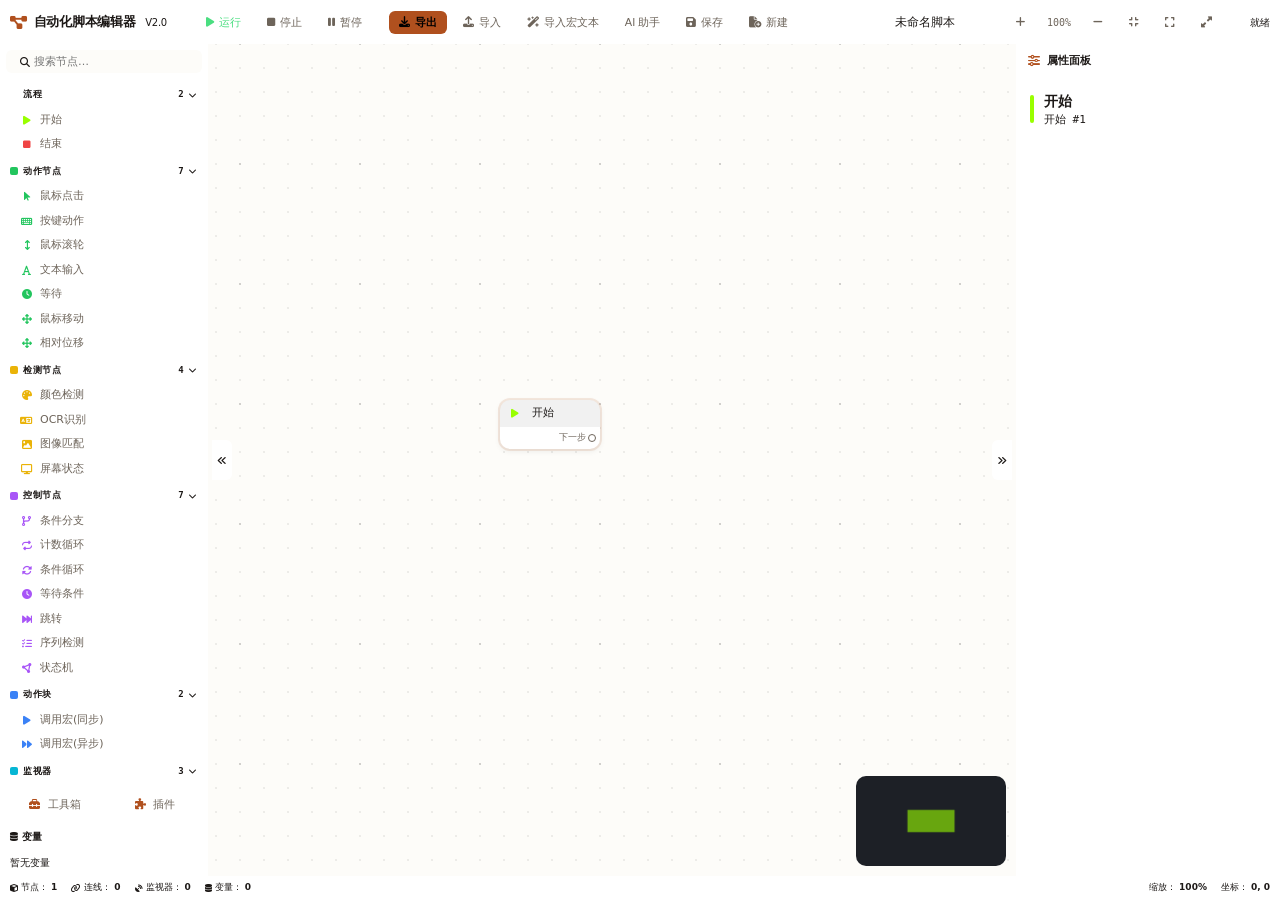
==== webui/automation_editor.html @ 0c9ecdc5 "初始提交：SuperFaye-Macro 键鼠宏编辑器 基于 Masclrin 的 MacroDriver WebUI 的 Windows 键鼠宏编辑器，包含宏编辑与录制、触发方案、自动化流程编排、A" ====
<!DOCTYPE html>
<html lang="zh-CN">
<head>
<meta charset="UTF-8">
<meta http-equiv="Content-Security-Policy" content="default-src 'none'; script-src 'self' 'unsafe-inline'; style-src 'self' 'unsafe-inline'; img-src 'self' data: blob:; font-src 'self'; frame-src 'self'; base-uri 'none'; form-action 'none'">
<meta name="viewport" content="width=device-width, initial-scale=1.0">
<title>自动化脚本编辑器 V2.0</title>
<link rel="stylesheet" href="vendor/fontawesome/css/fontawesome.min.css">
<link rel="stylesheet" href="vendor/fontawesome/css/solid.min.css">
<link rel="stylesheet" href="vendor/fontawesome/css/regular.min.css">
<script>
  /* 防主题闪烁：渲染前同步本地主题（与主控台共用 macrodriver-theme） */
  (function () {
    try {
      var t = localStorage.getItem('macrodriver-theme');
      if (!t) t = matchMedia('(prefers-color-scheme: dark)').matches ? 'black' : 'cream';
      if (t !== 'cream') document.documentElement.setAttribute('data-theme', t);
    } catch (e) { /* 忽略 */ }
  })();
</script>
<link rel="stylesheet" href="theme.css">
<link rel="stylesheet" href="assistant.css">
<style>
/* 基础令牌 → 拼宏编辑器三主题（Cream/Snow/Black），节点图组件全部引用令牌 */
:root{
  --bg-deep:var(--background);
  --bg:var(--background);
  --bg-raised:var(--card);
  --bg-surface:var(--surface-raised);
  --bg-hover:var(--muted);
  --border:var(--border);
  --border-lt:color-mix(in srgb, var(--border) 55%, var(--muted-foreground));
  --txt:var(--foreground);
  --txt2:var(--muted-foreground);
  --txt3:color-mix(in srgb, var(--muted-foreground) 72%, var(--border));
  --acc:var(--primary);
  --acc-h:var(--ring);
  --acc-dim:color-mix(in srgb, var(--primary) 12%, transparent);
  --c-action:var(--success);
  --c-action-d:color-mix(in srgb, var(--success) 12%, transparent);
  --c-detect:var(--warning);
  --c-detect-d:color-mix(in srgb, var(--warning) 14%, transparent);
  --c-ctrl:var(--info);
  --c-ctrl-d:color-mix(in srgb, var(--info) 12%, transparent);
  --c-mon:#2dd4bf;--c-mon-d:rgba(45,212,191,.12);
  --c-var:#fb923c;--c-var-d:rgba(251,146,60,.12);
  --c-pre:#f472b6;--c-pre-d:rgba(244,114,182,.12);
  --red:var(--destructive);--r:10px;--rs:6px;
  --sh:var(--shadow-raised);--sh-s:0 2px 6px rgba(0,0,0,.08);
  --t:.18s cubic-bezier(.4,0,.2,1);
  --fui:'Noto Sans SC',system-ui,sans-serif;--fmo:'JetBrains Mono',monospace;
  --node-action:#22c55e;--node-detection:#eab308;--node-control:#a855f7;
  --node-script:#3b82f6;--node-monitor:#06b6d4;--node-variable:#f97316;
  --port-flow:var(--muted-foreground);--port-bool:#ef4444;--port-number:#22c55e;
  --port-string:#60a5fa;--port-any:var(--muted-foreground);
}
*,*::before,*::after{box-sizing:border-box;margin:0;padding:0}
body{font-family:var(--fui);background:var(--bg-deep);color:var(--txt);overflow:hidden;height:100vh;font-size:13px;line-height:1.5;user-select:none}
::-webkit-scrollbar{width:5px;height:5px}
::-webkit-scrollbar-track{background:transparent}
::-webkit-scrollbar-thumb{background:var(--border);border-radius:3px}
::-webkit-scrollbar-thumb:hover{background:var(--border-lt)}
input,select,textarea{font-family:var(--fui);font-size:11px;color:var(--txt);background:var(--bg);border:1px solid var(--border);border-radius:var(--rs);padding:3px 7px;outline:none;transition:border-color var(--t)}
input:focus,select:focus{border-color:var(--acc)}
input[type=number]{width:64px;font-family:var(--fmo);font-size:11px}
input[type=text]{width:100%}
input[type=color]{width:26px;height:22px;padding:1px;cursor:pointer;border-radius:3px;border:1px solid var(--border)}
select{cursor:pointer;padding-right:16px}
input[type=checkbox]{accent-color:var(--acc);width:13px;height:13px;cursor:pointer}

#app{display:flex;flex-direction:column;height:100vh}

#toolbar{display:flex;align-items:center;gap:6px;height:44px;padding:0 10px;background:var(--bg-raised);border-bottom:1px solid var(--border);z-index:100;flex-shrink:0}
.t-logo{display:flex;align-items:center;gap:7px;font-weight:700;font-size:13px;margin-right:12px;white-space:nowrap;letter-spacing:-.3px}
.t-logo i{color:var(--acc);font-size:15px}
.t-logo .ver{color:var(--txt3);font-weight:400;font-size:10px;margin-left:3px}
.t-sep{width:1px;height:22px;background:var(--border);margin:0 2px;flex-shrink:0}
.t-btn{display:inline-flex;align-items:center;gap:5px;padding:4px 10px;border:1px solid var(--border);border-radius:var(--rs);background:var(--bg-surface);color:var(--txt2);cursor:pointer;font-size:11px;white-space:nowrap;transition:all var(--t)}
.t-btn:hover{background:var(--bg-hover);color:var(--txt);border-color:var(--border-lt)}
.t-btn.pri{background:var(--acc);color:#000;border-color:var(--acc);font-weight:600}
.t-btn.pri:hover{background:var(--acc-h)}
.t-btn.ok{border-color:rgba(74,222,128,.35);color:#4ade80}
.t-btn.ok:hover{background:rgba(74,222,128,.1)}
.t-btn.err{border-color:rgba(248,113,113,.35);color:#f87171}
.t-btn.err:hover{background:rgba(248,113,113,.1)}
.t-sp{flex:1}
.t-st{display:flex;align-items:center;gap:5px;font-size:10px;color:var(--txt3)}
.t-st .dot{width:6px;height:6px;border-radius:50%;background:var(--c-action);flex-shrink:0}
.t-zm{font-family:var(--fmo);font-size:10px;color:var(--txt2);min-width:36px;text-align:center}

#workspace{position:relative;flex:1;overflow:hidden}
#sb-l{position:absolute;top:0;left:0;bottom:0;width:208px;background:var(--bg-raised);border-right:1px solid var(--border);display:flex;flex-direction:column;z-index:50;transition:left .2s ease}
#sb-l.collapsed{left:calc(var(--sb-l-w,208px)*-1);border-right:none}
#sb-l.collapsed>*:not(.sb-l-toggle){visibility:hidden;opacity:0;pointer-events:none}
.sb-l-rsz{position:absolute;right:0;top:0;bottom:0;width:4px;cursor:col-resize;z-index:10}
.sb-l-rsz:hover,.sb-l-rsz.active{background:var(--acc);opacity:.3}
.sb-l-toggle{position:absolute;right:-24px;top:50%;transform:translateY(-50%);width:20px;height:40px;background:var(--bg-raised);border:1px solid var(--border);border-left:none;border-radius:0 6px 6px 0;display:flex;align-items:center;justify-content:center;cursor:pointer;color:var(--txt3);font-size:10px;z-index:51;transition:all var(--t)}
.sb-l-toggle:hover{background:var(--bg-hover);color:var(--txt)}
.sb-s{padding:6px;border-bottom:1px solid var(--border)}
.sb-s-w{position:relative}
.sb-s-w i{position:absolute;left:14px;top:50%;transform:translateY(-50%);color:var(--txt3);font-size:10px;pointer-events:none}
.sb-s input{width:100%;padding:5px 8px 5px 28px;background:var(--bg);font-size:11px}
.sb-n{flex:1;overflow-y:auto;padding:2px 0}
.sb-c{margin-top:2px}
.sb-ch{display:flex;align-items:center;gap:5px;padding:5px 10px;font-size:9px;font-weight:600;text-transform:uppercase;letter-spacing:.7px;color:var(--txt3);cursor:pointer;transition:color var(--t)}
.sb-ch:hover{color:var(--txt2)}
.sb-ch .cd{font-size:5px}
.sb-ch .ca{margin-left:auto;font-size:8px;transition:transform var(--t)}
.sb-c.col .ca{transform:rotate(-90deg)}
.sb-c.col .sb-ci{display:none}
.sb-ci{padding:1px 0}
.sb-ni{display:flex;align-items:center;gap:7px;padding:4px 10px 4px 18px;cursor:grab;color:var(--txt2);font-size:11px;transition:all var(--t);border-left:2px solid transparent}
.sb-ni:hover{background:var(--bg-hover);color:var(--txt)}
.sb-ni:active{cursor:grabbing}
.sb-ni i{width:13px;text-align:center;font-size:10px}

.sb-tool{border-top:1px solid var(--border);padding:6px}
.sb-tool-row{display:flex;gap:4px}
.sb-tool-row .sb-tool-btn{flex:1;justify-content:center}
.sb-tool-btn{display:flex;align-items:center;gap:6px;padding:5px 10px;border-radius:var(--rs);cursor:pointer;font-size:11px;color:var(--txt2);transition:all var(--t);width:100%}
.sb-tool-btn:hover{background:var(--bg-hover);color:var(--txt)}
.sb-tool-btn i{font-size:11px;width:14px;text-align:center;color:var(--acc)}
.sb-tool-btn.active{background:rgba(239,68,68,.15);color:#ef4444}
.sb-tool-btn.active i{color:#ef4444}
.sb-tool-expand{border-top:1px solid var(--border);margin-top:4px;padding-top:4px;display:flex;flex-direction:column;gap:2px}
.sb-tool-item{display:flex;align-items:center;gap:7px;padding:4px 10px;border-radius:var(--rs);cursor:pointer;font-size:11px;color:var(--txt2);transition:all var(--t)}
.sb-tool-item[draggable=true]{cursor:grab}
.sb-tool-item[draggable=true]:active{cursor:grabbing}
.sb-tool-item:hover{background:var(--bg-hover);color:var(--txt)}
.sb-tool-item i{width:13px;text-align:center;font-size:10px}
.sb-tool-item.active{background:rgba(239,68,68,.15);color:#ef4444}

.macro-tree-row{padding:3px 6px}
.macro-tree-content{display:flex;align-items:center;gap:3px;min-height:18px;cursor:pointer;border-radius:4px;transition:background .15s}
.macro-tree-content:hover{background:var(--bg-hover,rgba(255,255,255,.06))}
.macro-tree-indent{display:inline-block;width:0;flex:0 0 auto}
.macro-tree-toggle{border:1px solid var(--border);background:var(--card);color:var(--muted-foreground);border-radius:6px;padding:0 5px;min-width:20px;min-height:16px;line-height:1;cursor:pointer;font-size:10px}
.macro-tree-file-dot{color:var(--muted-foreground);width:12px;text-align:center;flex:0 0 auto;font-size:10px}
.macro-tree-name{min-width:0;overflow:hidden;text-overflow:ellipsis;white-space:nowrap;font-size:11px;color:var(--txt2)}
.macro-tree-folder .macro-tree-name{color:var(--txt);font-weight:600}
.macro-tree-row.active .macro-tree-name{color:var(--acc,#22d3ee)}
.macro-tree-row.opened .macro-tree-name{color:#22c55e}

#vars-p{border-top:1px solid var(--border);max-height:160px;overflow-y:auto}
.vp-h{padding:5px 10px;font-size:10px;font-weight:600;color:var(--txt3);border-bottom:1px solid var(--border)}
.vi{display:flex;align-items:center;gap:5px;padding:3px 10px;font-size:10px}
.vi .vn{color:var(--c-var);font-family:var(--fmo);font-weight:500;min-width:44px}
.vi .vv{color:var(--txt2);font-family:var(--fmo)}
.vi .vt{color:var(--txt3);margin-left:auto;font-size:9px}

#cv-area{position:absolute;top:0;left:0;right:0;bottom:0;overflow:hidden;background:var(--bg-deep);z-index:1}
#cv-vp{position:absolute;top:0;left:0;width:100%;height:100%;transform-origin:0 0}
#cv-bg{position:absolute;top:-10000px;left:-10000px;width:20000px;height:20000px;background-image:radial-gradient(circle,color-mix(in srgb, var(--foreground) 7%, transparent) 1px,transparent 1px);background-size:24px 24px;pointer-events:none}
#cv-bg::before{content:'';position:absolute;inset:0;background-image:radial-gradient(circle,color-mix(in srgb, var(--foreground) 13%, transparent) 1px,transparent 1px);background-size:120px 120px}
#conn-l{position:absolute;top:0;left:0;width:20000px;height:20000px;pointer-events:none;z-index:1;overflow:visible}
#conn-l path{fill:none;transition:stroke-width .12s}
#conn-l g{pointer-events:auto;cursor:pointer}
#conn-l g:hover path:not([stroke=transparent]){stroke-width:4}
#conn-l path.tmp{stroke-dasharray:8 4;animation:dfl .5s linear infinite;pointer-events:none}
@keyframes dfl{to{stroke-dashoffset:-12}}
#nd-l{position:absolute;top:0;left:0;width:20000px;height:20000px;z-index:2}

#sel-box{position:absolute;border:1px solid var(--acc);background:var(--acc-dim);pointer-events:none;z-index:3;display:none;border-radius:2px}

.nd{position:absolute;min-width:160px;max-width:280px;background:var(--bg-surface);border:1px solid var(--border);border-radius:var(--r);box-shadow:var(--sh-s);transition:box-shadow .15s,border-color .15s;cursor:default;z-index:2}
.nd[data-type="flow/start"],.nd[data-type="flow/end"]{min-width:100px;max-width:160px} 
.nd:hover{border-color:var(--border-lt)}
.nd.sel{border-color:var(--acc)!important;box-shadow:0 0 0 2px var(--acc-dim),var(--sh-s)}
.nd.drag{opacity:.88;z-index:100}
.nd.executing{border-color:var(--c-ctrl)!important;box-shadow:0 0 0 2px var(--c-ctrl-d),var(--sh-s)}
.nd.check-pass{border-color:var(--c-action)!important;box-shadow:0 0 0 2px var(--c-action-d),var(--sh-s)}
.nd.check-fail{border-color:var(--red)!important;box-shadow:0 0 0 2px rgba(248,113,113,.15),var(--sh-s)}
.nd.triggered{border-color:var(--c-detect)!important;box-shadow:0 0 0 2px var(--c-detect-d),var(--sh-s)}
.nd-h{display:flex;align-items:center;gap:7px;padding:5px 9px;border-bottom:1px solid var(--border);border-radius:var(--r) var(--r) 0 0;font-size:11px;font-weight:500;cursor:grab;background:color-mix(in srgb, var(--foreground) 6%, transparent)}
.nd-h:active{cursor:grabbing}
.nd-h .ni{font-size:10px;width:15px;text-align:center}
.nd-h .nl{flex:1;overflow:hidden;text-overflow:ellipsis;white-space:nowrap;color:var(--txt);border-radius:3px;padding:1px 3px;transition:background var(--t)}
.nd-h .nl:hover{background:var(--accent)}
.nd-h .nl[contenteditable="true"]{background:var(--accent);outline:none;white-space:normal;overflow:visible;cursor:text}
.nd-h .nx{width:16px;height:16px;display:flex;align-items:center;justify-content:center;border-radius:3px;font-size:8px;color:var(--txt3);cursor:pointer;opacity:0;transition:all var(--t)}
.nd:hover .nx{opacity:1}
.nd-h .nx:hover{background:rgba(248,113,113,.2);color:var(--red)}
.nd-b{padding:5px 0;overflow:hidden}
.nd-body-grid{display:flex;flex-direction:column;gap:1px}
.nd-body-grid .nd-row{display:flex;align-items:center;gap:2px;min-height:18px;padding:0 6px}
.nd-body-grid .nd-row .pi-s{display:flex;flex-direction:column;gap:1px;flex-shrink:0;min-width:28px;align-items:flex-start}
.nd-body-grid .nd-row .po-s{display:flex;flex-direction:column;gap:1px;flex-shrink:0;min-width:28px;align-items:flex-end}
.nd-body-grid .nd-row .nd-pr{flex:1;min-width:0;margin-bottom:0;display:flex;align-items:center;gap:4px;padding:0 2px;justify-content:center}
.nd-pr{display:flex;align-items:center;gap:4px;margin-bottom:3px;font-size:10px;max-width:100%}
.nd-pr:last-child{margin-bottom:0}
.nd-pr .pl{color:var(--txt2);min-width:36px;flex-shrink:0;font-size:9px;text-align:right;overflow:hidden;text-overflow:ellipsis;white-space:nowrap;opacity:.85}
.nd-pr .pv{flex:1;display:flex;align-items:center;gap:2px;min-width:0;max-width:100%;overflow:hidden}
/* 节点内参数行高亮 */
.nd-row:hover .pl{color:var(--txt1);opacity:1}
.nd-row:hover .nf{background:var(--accent);border-color:var(--border-lt)}
.nf{flex:1;min-width:0;font-size:10px;font-family:var(--fmo);color:var(--txt1);background:var(--card);border:1px solid var(--border);border-radius:4px;padding:2px 5px;outline:none;transition:border-color .15s;max-width:100%;overflow:hidden;height:20px;box-sizing:border-box}
.nf:focus{border-color:var(--acc);background:var(--popover)}
.nf-sel{appearance:none;-webkit-appearance:none;cursor:pointer;padding-right:16px;background-color:rgba(30,30,40,.95);background-image:url("data:image/svg+xml,%3Csvg xmlns='http://www.w3.org/2000/svg' width='8' height='5'%3E%3Cpath d='M0 0l4 5 4-5z' fill='%2394a3b8'/%3E%3C/svg%3E");background-repeat:no-repeat;background-position:right 5px center;background-size:6px;width:100%;max-width:100%;box-sizing:border-box}
.nf-sel option{background-color:var(--popover);color:var(--popover-foreground);padding:2px 6px}
.nf-num{width:50px;flex:none;text-align:right}
.nf-txt{width:100%}
.nf-col{width:24px;height:18px;flex:none;padding:1px;cursor:pointer;border-radius:3px}
.nf-chk{display:flex;align-items:center;cursor:pointer;flex:none}
.nf-chk input{display:none}
.nf-chk .chk-mk{width:14px;height:14px;border:1px solid var(--border-lt);border-radius:3px;background:var(--card);position:relative;transition:all .15s}
.nf-chk input:checked+.chk-mk{background:var(--acc);border-color:var(--acc)}
.nf-chk input:checked+.chk-mk::after{content:'';position:absolute;left:3px;top:1px;width:5px;height:8px;border:solid var(--primary-foreground);border-width:0 2px 2px 0;transform:rotate(45deg)}
.nf-ro{cursor:pointer;color:var(--txt2);font-family:var(--fmo);font-size:10px;padding:1px 4px;border-radius:3px;background:rgba(255,255,255,.04)}
.nf-ro:hover{background:rgba(255,255,255,.1);color:var(--acc)}

.nd[data-c=action] .nd-h{background:linear-gradient(135deg,rgba(74,222,128,.13),rgba(74,222,128,.04))}
.nd[data-c=action] .ni{color:var(--c-action)}
.nd[data-c=detection] .nd-h{background:linear-gradient(135deg,rgba(250,204,21,.13),rgba(250,204,21,.04))}
.nd[data-c=detection] .ni{color:var(--c-detect)}
.nd[data-c=control] .nd-h{background:linear-gradient(135deg,rgba(167,139,250,.13),rgba(167,139,250,.04))}
.nd[data-c=control] .ni{color:var(--c-ctrl)}
.nd[data-c=script_block] .nd-h{background:linear-gradient(135deg,rgba(59,130,246,.13),rgba(59,130,246,.04))}
.nd[data-c=script_block] .ni{color:var(--node-script)}
.nd[data-c=monitor] .nd-h{background:linear-gradient(135deg,rgba(45,212,191,.13),rgba(45,212,191,.04))}
.nd[data-c=monitor] .ni{color:var(--c-mon)}
.nd[data-c=variable] .nd-h{background:linear-gradient(135deg,rgba(251,146,60,.13),rgba(251,146,60,.04))}
.nd[data-c=variable] .ni{color:var(--c-var)}
.nd[data-c=preset] .nd-h{background:linear-gradient(135deg,rgba(244,114,182,.13),rgba(244,114,182,.04))}
.nd[data-c=preset] .ni{color:#f472b6}
.nd[data-c=utility] .nd-h{background:linear-gradient(135deg,rgba(255,255,255,0.13), rgba(255,255,255,0.04))}
.nd[data-c=utility] .ni{color:#d8d8d8ff}

/* 紧凑模式节点 */
.nd-compact{min-width:140px;max-width:220px}
.nd-compact .nd-h{padding:4px 7px}
.nd-compact .nd-b{padding:3px 0}
.nd-compact .nd-row{padding:0 4px;min-height:16px}
.nd-compact .pi-s{min-width:24px}
.nd-compact .po-s{min-width:24px}
.nd-compact .pl{min-width:30px;font-size:8px}
.nd-compact .nf{font-size:9px;padding:1px 3px;height:18px}
.nd-compact .nf-num{width:40px}

.pt-r{display:flex;align-items:center;justify-content:space-between;min-height:16px}
.pt-r.i{justify-content:flex-start}.pt-r.o{justify-content:flex-end}
.pt{display:flex;align-items:center;gap:2px;padding:1px 2px;border-radius:8px;font-size:9px;color:var(--txt2);cursor:crosshair;transition:all var(--t);white-space:nowrap}
.pt:hover{color:var(--txt);background:var(--bg-hover)}
.pd{width:8px;height:8px;border-radius:50%;border:1.5px solid;flex-shrink:0;transition:all var(--t)}
.pt:hover .pd{transform:scale(1.2)}
.pd.con{background:currentColor}
.pt.flow .pd{border-color:var(--txt2);color:var(--txt2)}
.pt.data .pd{border-color:var(--acc);color:var(--acc);border-radius:2px;transform:rotate(45deg)}
.pt.data:hover .pd{transform:rotate(45deg) scale(1.2)}
.pi-s .pt{justify-content:flex-start;padding-left:0;padding-right:0}
.po-s .pt{justify-content:flex-end;padding-left:0;padding-right:0}

.nd-badge{position:absolute;top:-5px;right:-5px;width:14px;height:14px;border-radius:50%;display:flex;align-items:center;justify-content:center;font-size:7px;color:#fff;z-index:5;background:var(--c-mon);box-shadow:0 0 6px var(--c-mon-d)}

.an{position:absolute;min-width:60px;max-width:280px;padding:6px 10px;border-radius:8px;border:none;background:linear-gradient(135deg,rgba(251,191,36,.18),rgba(251,191,36,.08));color:var(--txt);font-size:11px;line-height:1.45;pointer-events:auto;cursor:move;box-shadow:0 2px 8px rgba(0,0,0,.2),inset 0 1px 0 rgba(255,255,255,.1);z-index:3;transition:box-shadow .15s,transform .1s}
.an:hover{box-shadow:0 4px 16px rgba(0,0,0,.3),inset 0 1px 0 rgba(255,255,255,.15)}
.an.sel{outline:2px solid var(--acc);outline-offset:2px;box-shadow:0 4px 20px rgba(0,0,0,.4);z-index:4}
.an.collapsed{padding:4px 8px;max-width:120px}
.an.collapsed .an-t{white-space:nowrap;overflow:hidden;text-overflow:ellipsis}
.an-t{outline:none;white-space:pre-wrap;word-break:break-word}
.an-t:focus{background:rgba(255,255,255,.1);border-radius:4px;padding:2px 4px;cursor:text}
.an-toggle{position:absolute;top:4px;right:4px;width:16px;height:16px;display:flex;align-items:center;justify-content:center;font-size:8px;color:var(--txt3);cursor:pointer;opacity:0;transition:opacity .15s;border-radius:3px;background:rgba(0,0,0,.2)}
.an:hover .an-toggle{opacity:1}
.an-toggle:hover{background:rgba(0,0,0,.4);color:var(--txt)}

.gp{position:absolute;border:none;border-radius:10px;background:var(--gp-bg,rgba(59,130,246,.08));pointer-events:none;z-index:0;overflow:visible;min-width:140px;min-height:100px;--gp-color:#3b82f6;--gp-bg:rgba(59,130,246,.08);transition:background .15s}
.gp.sel{z-index:1;outline:2px solid var(--gp-color);outline-offset:1px;pointer-events:none}
.gp-h:hover~.gp-rsz,.gp:hover .gp-rsz{opacity:1}
.gp-h{position:absolute;top:0;left:0;right:0;height:28px;display:flex;align-items:center;padding:0 12px;color:#fff;font-size:11px;font-weight:600;cursor:move;border-radius:9px 9px 0 0;background:var(--gp-color);pointer-events:auto;opacity:.75;transition:opacity var(--t);box-shadow:0 2px 8px rgba(0,0,0,.2)}
.gp-h:hover{opacity:.95;filter:brightness(1.1)}
.gp-t{outline:none;white-space:nowrap;overflow:hidden;text-overflow:ellipsis;flex:1;text-shadow:0 1px 2px rgba(0,0,0,.3)}
.gp-t:focus{background:rgba(255,255,255,.2);border-radius:4px;padding:2px 6px;cursor:text}
.gp-rsz{position:absolute;right:2px;bottom:2px;width:18px;height:18px;cursor:nwse-resize;pointer-events:auto;z-index:1;opacity:.4;transition:opacity var(--t);border-radius:4px;background:rgba(255,255,255,.1)}
.gp-rsz:hover{opacity:1;background:rgba(255,255,255,.2)}
.gp-rsz::after{content:'';position:absolute;right:4px;bottom:4px;width:10px;height:10px;border-right:2px solid rgba(255,255,255,.6);border-bottom:2px solid rgba(255,255,255,.6);border-radius:0 0 3px 0}
.gp-color-menu{position:absolute;top:28px;right:8px;display:none;gap:4px;padding:6px;background:var(--bg-surface);border:1px solid var(--border);border-radius:6px;box-shadow:0 4px 12px rgba(0,0,0,.3);z-index:100}
.gp-color-menu.show{display:flex}
.gp-color-btn{width:20px;height:20px;border-radius:4px;cursor:pointer;border:2px solid transparent;transition:transform .1s,border-color .1s}
.gp-color-btn:hover{transform:scale(1.15);border-color:rgba(255,255,255,.5)}

#sb-r{position:absolute;top:0;right:0;bottom:0;width:264px;background:var(--bg-raised);border-left:1px solid var(--border);display:flex;flex-direction:column;z-index:50;transition:right .2s ease}
#sb-r.collapsed{right:calc(var(--sb-r-w,264px)*-1);border-left:none}
#sb-r.collapsed>*:not(.sb-r-toggle){visibility:hidden;opacity:0;pointer-events:none}
.sb-r-rsz{position:absolute;left:0;top:0;bottom:0;width:4px;cursor:col-resize;z-index:10}
.sb-r-rsz:hover,.sb-r-rsz.active{background:var(--acc);opacity:.3}
.sb-r-toggle{position:absolute;left:-24px;top:50%;transform:translateY(-50%);width:20px;height:40px;background:var(--bg-raised);border:1px solid var(--border);border-right:none;border-radius:6px 0 0 6px;display:flex;align-items:center;justify-content:center;cursor:pointer;color:var(--txt3);font-size:10px;z-index:51;transition:all var(--t)}
.sb-r-toggle:hover{background:var(--bg-hover);color:var(--txt)}
.pp-h{padding:9px 12px;border-bottom:1px solid var(--border);font-size:11px;font-weight:600;display:flex;align-items:center;gap:7px}
.pp-h i{color:var(--acc);font-size:12px}
#property-panel-content{flex:1;overflow-y:auto;padding:0}
.pp-empty{display:flex;flex-direction:column;align-items:center;justify-content:center;height:100%;color:var(--txt3);font-size:11px;gap:7px;padding:30px}
.pp-empty i{font-size:24px;opacity:.35}

.prop-node-header{padding:12px 14px;border-bottom:1px solid var(--border);display:flex;align-items:center;gap:10px}
.prop-node-color{width:4px;height:28px;border-radius:2px;flex-shrink:0}
.prop-node-title{font-size:14px;font-weight:600;color:var(--txt)}
.prop-node-type{font-size:11px;color:var(--txt3);font-family:var(--fmo)}

.prop-group{border-bottom:1px solid var(--border)}
.prop-group-header{padding:8px 14px;font-size:11px;font-weight:600;color:var(--txt3);text-transform:uppercase;letter-spacing:.3px;cursor:pointer;user-select:none;display:flex;align-items:center;gap:6px;transition:background var(--t)}
.prop-group-header:hover{background:var(--bg-hover)}
.prop-group-header i.arrow{font-size:8px;transition:transform var(--t)}
.prop-group-header.collapsed i.arrow{transform:rotate(-90deg)}
.prop-group-header.collapsed+.prop-group-body{display:none}
.prop-group-body{padding:6px 14px 10px;display:flex;flex-direction:column;gap:8px}
.prop-field{display:flex;flex-direction:column;gap:3px}
.prop-field-label{font-size:11px;color:var(--txt2);font-weight:500;display:flex;align-items:center;gap:4px}
.prop-field-label .var-badge{font-size:9px;padding:1px 4px;border-radius:2px;background:var(--node-variable);color:#000;font-weight:700;font-family:var(--fmo)}
.prop-field input[type=text],.prop-field input[type=number],.prop-field select{width:100%;padding:5px 8px;background:var(--bg-surface);border:1px solid var(--border);border-radius:var(--rs);color:var(--txt);outline:none;font-size:12px;transition:border-color var(--t)}
.prop-field input:focus,.prop-field select:focus{border-color:var(--acc)}
.prop-field input[type=number]{font-family:var(--fmo)}
.prop-field select{appearance:none;cursor:pointer;background-image:url("data:image/svg+xml,%3Csvg xmlns='http://www.w3.org/2000/svg' width='10' height='6'%3E%3Cpath d='M0 0l5 6 5-6z' fill='%234d5770'/%3E%3C/svg%3E");background-repeat:no-repeat;background-position:right 8px center;padding-right:24px}
.prop-field input[type=checkbox]{width:14px;height:14px;accent-color:var(--acc);cursor:pointer}
.prop-field input.var-input{background:rgba(139,92,246,.08);border-color:rgba(139,92,246,.35);color:var(--acc);font-weight:500}
.prop-field input.var-input::placeholder{color:rgba(139,92,246,.4)}
.prop-field .checkbox-row{display:flex;align-items:center;gap:8px}
.prop-field .checkbox-row label{font-size:12px;color:var(--txt2);cursor:pointer}
.region-grid{display:grid;grid-template-columns:1fr 1fr;gap:4px}
.region-grid .region-cell{display:flex;flex-direction:column;gap:1px}
.region-grid .region-cell label{font-size:10px;color:var(--txt3);font-family:var(--fmo)}
.region-grid .region-cell input{padding:4px 6px;background:var(--bg-surface);border:1px solid var(--border);border-radius:var(--rs);color:var(--txt);font-family:var(--fmo);font-size:12px;outline:none;transition:border-color var(--t)}
.region-grid .region-cell input:focus{border-color:var(--acc)}
.var-list-items{display:flex;flex-direction:column;gap:4px}
.var-list-row{display:flex;gap:4px;align-items:center}
.var-list-row input,.var-list-row select{padding:4px 6px;background:var(--bg-surface);border:1px solid var(--border);border-radius:var(--rs);color:var(--txt);font-size:11px;outline:none;transition:border-color var(--t)}
.var-list-row input:focus,.var-list-row select:focus{border-color:var(--acc)}
.var-ref-btn{position:relative}
.var-ref-btn:hover{color:var(--node-variable,#f97316)!important;border-color:var(--node-variable,#f97316)!important}
.prop-btn-row{display:flex;gap:4px;margin-top:4px;}
.prop-btn{padding:6px 16px;border-radius:var(--rs);font-size:10px;font-weight:500;display:flex;align-items:center;justify-content:center;gap:3px;transition:all var(--t);white-space:nowrap}
.prop-btn.outline{border:1px solid var(--border);color:var(--txt2);background:transparent}
.prop-btn.outline:hover{background:var(--bg-hover);color:var(--txt);border-color:var(--border-lt)}
.prop-btn.accent-outline{border:1px solid rgba(34,211,238,.3);color:var(--acc);background:transparent;padding:2px 5px}
.prop-btn.accent-outline:hover{background:var(--acc-dim)}
.prop-btn i{font-size:9px}
.prop-preview{margin-top:4px;padding:8px;background:var(--bg-surface);border:1px solid var(--border);border-radius:var(--r);text-align:center;min-height:40px;display:flex;align-items:center;justify-content:center;font-size:12px;color:var(--txt3)}

#ctx{position:fixed;display:none;z-index:500;background:var(--bg-raised);border:1px solid var(--border);border-radius:var(--r);box-shadow:var(--sh);min-width:170px;padding:3px 0}
#ctx.show{display:block}
.cx-i{display:flex;align-items:center;gap:7px;padding:5px 12px;font-size:11px;color:var(--txt2);cursor:pointer;transition:all var(--t);position:relative}
.cx-i:hover{background:var(--bg-hover);color:var(--txt)}
.cx-i i{width:13px;text-align:center;font-size:10px;color:var(--txt3)}
.cx-s{height:1px;background:var(--border);margin:3px 0}
.cx-sub{position:absolute;left:100%;top:-3px;display:none;background:var(--bg-raised);border:1px solid var(--border);border-radius:var(--r);box-shadow:var(--sh);min-width:160px;padding:3px 0;z-index:501;max-height:400px;overflow-y:auto}
.cx-i:hover>.cx-sub{display:block}
.cx-sc{padding:3px 12px;font-size:9px;color:var(--txt3);font-weight:600;text-transform:uppercase;letter-spacing:.5px}
.cx-sn{display:flex;align-items:center;gap:7px;padding:4px 12px;font-size:11px;color:var(--txt2);cursor:pointer;transition:all var(--t)}
.cx-sn:hover{background:var(--bg-hover);color:var(--txt)}
.cx-sn i{width:13px;text-align:center;font-size:10px}

#toast-c{position:fixed;bottom:16px;left:50%;transform:translateX(-50%);z-index:600;display:flex;flex-direction:column;gap:6px;align-items:center}
.toast{padding:6px 16px;border-radius:var(--r);background:var(--bg-raised);border:1px solid var(--border);box-shadow:var(--sh);font-size:11px;animation:ti .25s ease-out;display:flex;align-items:center;gap:6px}
.toast.ok{border-color:rgba(74,222,128,.35)}.toast.ok i{color:var(--c-action)}
.toast.err{border-color:rgba(248,113,113,.35)}.toast.err i{color:var(--red)}
.toast.inf i{color:var(--acc)}
@keyframes ti{from{opacity:0;transform:translateY(10px)}to{opacity:1;transform:translateY(0)}}

#mm{position:absolute;bottom:10px;right:10px;width:150px;height:90px;background:color-mix(in srgb, var(--card) 85%, transparent);border:1px solid var(--border);border-radius:var(--r);z-index:30;overflow:hidden;backdrop-filter:blur(6px)}
#mm canvas{width:100%;height:100%}

#sbar{height:24px;padding:0 10px;background:var(--bg-raised);border-top:1px solid var(--border);display:flex;align-items:center;gap:14px;font-size:9px;color:var(--txt3);z-index:100;flex-shrink:0}
.si{display:flex;align-items:center;gap:3px}
.si i{font-size:8px}



.modal-overlay{position:fixed;inset:0;z-index:8000;background:rgba(0,0,0,.6);backdrop-filter:blur(4px);display:flex;align-items:center;justify-content:center;animation:fade-in 150ms ease}
@keyframes fade-in{from{opacity:0}to{opacity:1}}
.modal-content{background:var(--bg-raised);border:1px solid var(--border);border-radius:var(--r);box-shadow:var(--sh);display:flex;flex-direction:column;overflow:hidden;animation:modal-slide-in 200ms ease}
@keyframes modal-slide-in{from{opacity:0;transform:translateY(16px) scale(.98)}to{opacity:1;transform:translateY(0) scale(1)}}
.modal-header{display:flex;align-items:center;justify-content:space-between;padding:14px 18px;border-bottom:1px solid var(--border)}
.modal-header span{font-size:14px;font-weight:600}
.modal-close{width:28px;height:28px;border-radius:var(--rs);display:flex;align-items:center;justify-content:center;color:var(--txt3);cursor:pointer;transition:all var(--t)}
.modal-close:hover{background:var(--bg-hover);color:var(--txt)}
.modal-body{flex:1;overflow:auto;padding:18px}
.modal-footer{display:flex;align-items:center;justify-content:flex-end;gap:8px;padding:12px 18px;border-top:1px solid var(--border)}

@keyframes rp{0%,100%{opacity:1}50%{opacity:.4}}
.run-i{animation:rp 1.4s infinite}

.var-hint-popup{position:absolute;z-index:9000;background:var(--bg-raised);border:1px solid var(--border);border-radius:var(--r);box-shadow:var(--sh);max-height:120px;overflow-y:auto;padding:2px 0;min-width:120px}
</style>
</head>
<body>
<div id="app">
  <div id="toolbar">
    <div class="t-logo"><i class="fa-solid fa-diagram-project"></i>自动化脚本编辑器<span class="ver">V2.0</span></div>
    <div class="t-sep"></div>
    <button class="t-btn ok" id="btn-run"><i class="fa-solid fa-play"></i>运行</button>
    <button class="t-btn" id="btn-stop"><i class="fa-solid fa-stop"></i>停止</button>
    <button class="t-btn" id="btn-pause"><i class="fa-solid fa-pause"></i>暂停</button>
    <div class="t-sep"></div>
    <button class="t-btn pri" id="btn-export"><i class="fa-solid fa-download"></i>导出</button>
    <button class="t-btn" id="btn-import"><i class="fa-solid fa-upload"></i>导入</button>
    <button class="t-btn" id="btn-import-text" title="把一段现成的宏（XMBC 宏串或旧 JSON 宏行）反向编译成节点图"><i class="fa-solid fa-wand-magic-sparkles"></i>导入宏文本</button>
    <button class="t-btn" id="btn-auto-assistant" type="button">AI 助手</button>
    <button class="t-btn" id="btn-save"><i class="fa-solid fa-floppy-disk"></i>保存</button>
    <button class="t-btn" id="btn-new"><i class="fa-solid fa-file-circle-plus"></i>新建</button>
    <div class="t-sp"></div>
    <input id="script-name-input" title="双击重命名" style="cursor:pointer;padding:4px 8px;border-radius:var(--r);font-size:12px;background:var(--bg-raised);color:var(--txt);border:1px solid transparent;transition:all var(--t);max-width:150px;overflow:hidden;text-overflow:ellipsis;white-space:nowrap;text-align:center;outline:none;" value="未命名脚本" readonly />
    <button class="t-btn" id="btn-zoom-in"><i class="fa-solid fa-plus"></i></button>
    <span class="t-zm" id="zm-lv">100%</span>
    <button class="t-btn" id="btn-zoom-out"><i class="fa-solid fa-minus"></i></button>
    <button class="t-btn" id="btn-zoom-reset"><i class="fa-solid fa-compress"></i></button>
    <button class="t-btn" id="btn-fit-view" title="适配视图"><i class="fa-solid fa-expand"></i></button>
    <button class="t-btn" id="btn-fullscreen" title="全屏"><i class="fa-solid fa-up-right-and-down-left-from-center"></i></button>
    <div class="t-sep"></div>
    <div class="t-st"><div class="dot" id="st-dot"></div><span id="st-txt">就绪</span></div>
  </div>

  <div id="workspace">
    <div id="sb-l">
      <div class="sb-l-rsz" id="sb-l-rsz"></div>
      <div class="sb-l-toggle" id="sb-l-toggle" title="收起/展开节点栏"><i class="fa-solid fa-angles-left"></i></div>
      <div class="sb-s"><div class="sb-s-w"><i class="fa-solid fa-search"></i><input placeholder="搜索节点…" id="ns-in"></div></div>
      <div class="sb-n" id="toolbox-categories"></div>
      <div class="sb-tool">
        <div class="sb-tool-row">
          <div class="sb-tool-btn" id="btn-toolbox"><i class="fa-solid fa-toolbox"></i>工具箱</div>
          <div class="sb-tool-btn" id="btn-plugin" title="插件"><i class="fa-solid fa-puzzle-piece"></i>插件</div>
        </div>
        <div class="sb-tool-expand" id="toolbox-expand" style="display:none">
          <div class="sb-tool-item" id="btn-add-comment" title="拖拽添加注释" draggable="true"><i class="fa-solid fa-note-sticky" style="color:#fbbf24"></i><span>注释</span></div>
          <div class="sb-tool-item" id="btn-add-group" title="拖拽添加分组" draggable="true"><i class="fa-solid fa-object-group" style="color:#3b82f6"></i><span>分组</span></div>
          <div class="sb-tool-item" id="btn-line-delete" title="连线删除工具"><i class="fa-solid fa-eraser" style="color:#ef4444"></i><span>删除连线</span></div>
        </div>
        <div class="sb-tool-expand" id="plugin-expand" style="display:none">
          <div class="sb-tool-item" id="btn-plugin-notify" title="拖拽添加消息提示" draggable="true"><i class="fa-solid fa-bell" style="color:#a855f7"></i><span>消息提示</span></div>
        </div>
      </div>
      <div id="vars-p">
        <div class="vp-h"><i class="fa-solid fa-database" style="font-size:9px;margin-right:4px"></i>变量</div>
        <div id="vl"><div style="padding:6px 10px;font-size:10px;color:var(--txt3)">暂无变量</div></div>
      </div>
    </div>

    <div id="cv-area" oncontextmenu="return false">
      <div id="cv-vp">
        <div id="cv-bg"></div>
        <svg id="conn-l" xmlns="http://www.w3.org/2000/svg"></svg>
        <div id="nd-l"></div>
      </div>
      <div id="sel-box"></div>
      <div id="mm"><canvas id="minimap-canvas"></canvas></div>
      <div id="empty-hint" style="position:absolute;inset:0;display:flex;align-items:center;justify-content:center;pointer-events:none;z-index:5;opacity:0;transition:opacity .3s">
        <div style="text-align:center;color:var(--txt3);font-size:13px">
          <i class="fa-solid fa-arrow-pointer" style="font-size:28px;display:block;margin-bottom:12px;color:var(--txt2)"></i>
          <div style="margin-bottom:6px">从左侧拖拽节点到画布</div>
          <div style="font-size:11px">或右键画布添加节点</div>
        </div>
      </div>
    </div>

    <div id="sb-r">
      <div class="sb-r-rsz" id="sb-r-rsz"></div>
      <div class="sb-r-toggle" id="sb-r-toggle" title="收起/展开属性面板"><i class="fa-solid fa-angles-right"></i></div>
      <div class="pp-h"><i class="fa-solid fa-sliders"></i>属性面板</div>
      <div id="property-panel-content"><div class="pp-empty"><i class="fa-solid fa-hand-pointer"></i><span>选择节点查看属性</span></div></div>
    </div>
  </div>

  <div id="sbar">
    <div class="si"><i class="fa-solid fa-cube"></i>节点：<b id="s-n">0</b></div>
    <div class="si"><i class="fa-solid fa-link"></i>连线：<b id="s-c">0</b></div>
    <div class="si"><i class="fa-solid fa-satellite-dish"></i>监视器：<b id="s-m">0</b></div>
    <div class="si"><i class="fa-solid fa-database"></i>变量：<b id="s-v">0</b></div>
    <div style="flex:1"></div>
    <div class="si">缩放：<b id="s-zm">100%</b></div>
    <div class="si">坐标：<b id="s-pos">0, 0</b></div>
  </div>
</div>

<div id="ctx"></div>
<div id="toast-c"></div>
<input type="file" id="file-input-import" accept=".json" style="display:none">



<script>
(function() {
    function bridgePywebview() {
        if (window.pywebview) return true;
        try {
            if (window.parent && window.parent.pywebview) {
                window.pywebview = window.parent.pywebview;
                return true;
            }
        } catch(e) {}
        return false;
    }
    if (!bridgePywebview()) {
        document.addEventListener('pywebviewready', function() { bridgePywebview(); });
        var attempts = 0;
        var timer = setInterval(function() {
            if (bridgePywebview() || attempts > 50) clearInterval(timer);
            attempts++;
        }, 200);
    }
})();
</script>
<script src="theme.js"></script>
<script type="module" src="modules/auto/editor-app.js"></script>
</body>
</html>
---- webui/vendor/fontawesome/css/solid.min.css ----
/*!
 * Font Awesome Free 6.5.0 by @fontawesome - https://fontawesome.com
 * License - https://fontawesome.com/license/free (Icons: CC BY 4.0, Fonts: SIL OFL 1.1, Code: MIT License)
 * Copyright 2023 Fonticons, Inc.
 */
:host,:root{--fa-style-family-classic:"Font Awesome 6 Free";--fa-font-solid:normal 900 1em/1 "Font Awesome 6 Free"}@font-face{font-family:"Font Awesome 6 Free";font-style:normal;font-weight:900;font-display:block;src:url(../webfonts/fa-solid-900.woff2) format("woff2"),url(../webfonts/fa-solid-900.ttf) format("truetype")}.fa-solid,.fas{font-weight:900}
---- webui/vendor/fontawesome/css/regular.min.css ----
/*!
 * Font Awesome Free 6.5.0 by @fontawesome - https://fontawesome.com
 * License - https://fontawesome.com/license/free (Icons: CC BY 4.0, Fonts: SIL OFL 1.1, Code: MIT License)
 * Copyright 2023 Fonticons, Inc.
 */
:host,:root{--fa-style-family-classic:"Font Awesome 6 Free";--fa-font-regular:normal 400 1em/1 "Font Awesome 6 Free"}@font-face{font-family:"Font Awesome 6 Free";font-style:normal;font-weight:400;font-display:block;src:url(../webfonts/fa-regular-400.woff2) format("woff2"),url(../webfonts/fa-regular-400.ttf) format("truetype")}.fa-regular,.far{font-weight:400}
---- webui/theme.css ----
/* ═══════════════════════════════════════════════════════════════════════
   宏锻控制台 · 设计令牌 —— 移植自本地 XMBC 拼宏编辑器（theme.css）
   三套主题，一套命名。所有主题发布同名变量：
     画布:   --background / --foreground
     表面:   --card / --card-foreground, --popover, --secondary,
             --muted / --muted-foreground, --accent, --surface-raised
     动作:   --primary / --primary-foreground, --destructive, --ring
     结构:   --border / --input / --overlay / --shadow-raised
     状态:   --success / --warning / --info (+ -surface 变体)
   兼容别名：旧 styles.css 使用的 --bg/--text/--muted/--line/--accent/
   --danger/--warn 全部指向新令牌，一处换主题，全站生效。
   ═══════════════════════════════════════════════════════════════════════ */

/* 纸质 Cream —— 暖白画布 + 陶土橙主色（默认） */
:root {
  color-scheme: light;
  --background: #fdfcf9;
  --foreground: #1c1816;
  --card: #ffffff;
  --card-foreground: #1c1816;
  --popover: #ffffff;
  --popover-foreground: #1c1816;
  --primary: #b0501e;
  --primary-foreground: #ffffff;
  --secondary: #f5f2ea;
  --secondary-foreground: #1c1816;
  --muted: #f1ede2;
  --muted-foreground: #6d645a;
  --accent: #ece7d8;
  --accent-foreground: #1c1816;
  --destructive: #c53a2c;
  --destructive-foreground: #ffffff;
  --border: #e6decc;
  --input: #e6decc;
  --ring: #b0501e;
  --overlay: rgba(28, 24, 22, 0.42);
  --success: #237a4b;
  --success-surface: #ecf8f0;
  --warning: #a15c00;
  --warning-surface: #fff7df;
  --info: #2563eb;
  --info-surface: #eff6ff;
  --surface-raised: #ffffff;
  --shadow-raised: 0 16px 40px rgba(69, 49, 31, 0.12);

  /* ── 旧变量别名（兼容既有引用） ── */
  --bg: var(--background);
  --bg-soft: var(--secondary);
  --card-light: var(--surface-raised);
  --text: var(--foreground);
  --muted: var(--muted-foreground);
  --line: var(--border);
  --accent-strong: var(--primary);
  --danger: var(--destructive);
  --warn: var(--warning);
  --shadow: var(--shadow-raised);
}

/* 简约 Snow —— 纯白中性画布 + 蓝主色 */
html[data-theme="snow"] {
  color-scheme: light;
  --background: #ffffff;
  --foreground: #0d0d0d;
  --card: #ffffff;
  --card-foreground: #0d0d0d;
  --popover: #ffffff;
  --popover-foreground: #0d0d0d;
  --primary: #2563eb;
  --primary-foreground: #ffffff;
  --secondary: #f7f7f7;
  --secondary-foreground: #0d0d0d;
  --muted: #f2f2f2;
  --muted-foreground: #6e6e6e;
  --accent: #ececec;
  --accent-foreground: #0d0d0d;
  --destructive: #d92d20;
  --destructive-foreground: #ffffff;
  --border: #e5e5e5;
  --input: #e5e5e5;
  --ring: #2563eb;
  --overlay: rgba(0, 0, 0, 0.4);
  --success: #16794b;
  --success-surface: #ecfdf3;
  --warning: #a15c00;
  --warning-surface: #fffaeb;
  --info: #2563eb;
  --info-surface: #eff6ff;
  --surface-raised: #ffffff;
  --shadow-raised: 0 16px 40px rgba(13, 13, 13, 0.12);
}

/* 纯黑 Black —— OLED 全黑 + 白主色，无任何色染（Vercel/Linear 黑） */
html[data-theme="black"] {
  color-scheme: dark;
  --background: #000000;
  --foreground: #f5f5f5;
  --card: #0a0a0a;
  --card-foreground: #f5f5f5;
  --popover: #111111;
  --popover-foreground: #f5f5f5;
  --primary: #ffffff;
  --primary-foreground: #000000;
  --secondary: #141414;
  --secondary-foreground: #e8e8e8;
  --muted: #1a1a1a;
  --muted-foreground: #9d9d9d;
  --accent: #222222;
  --accent-foreground: #ffffff;
  --destructive: #e5484d;
  --destructive-foreground: #ffffff;
  --border: #262626;
  --input: #262626;
  --ring: #ffffff;
  --overlay: rgba(0, 0, 0, 0.7);
  --success: #5fd08a;
  --success-surface: #0e2a1c;
  --warning: #f2b84b;
  --warning-surface: #2e2412;
  --info: #7ba7ff;
  --info-surface: #101c33;
  --surface-raised: #141414;
  --shadow-raised: 0 16px 44px rgba(0, 0, 0, 0.55);
}

/* ── 字体与动效节奏（与拼宏编辑器同一套） ─────────────────────────── */
:root {
  --font-sans: "Segoe UI Variable Text", "Segoe UI", Inter, "PingFang SC",
    "Hiragino Sans GB", "Microsoft YaHei", "Noto Sans SC", system-ui, sans-serif;
  --font-mono: ui-monospace, "Cascadia Mono", "Cascadia Code", Consolas,
    "JetBrains Mono", "Noto Sans Mono", monospace;
  --motion-fast: 120ms;
  --motion-base: 180ms;
  --motion-slow: 240ms;
  --ease-out: cubic-bezier(0.16, 1, 0.3, 1);
  --ease-pop: cubic-bezier(0.22, 1, 0.36, 1);
  --ease-spring: cubic-bezier(0.34, 1.56, 0.64, 1);
  --ease-standard: cubic-bezier(0.2, 0, 0, 1);
  --radius-panel: 16px;
  --radius-control: 10px;
}

* { box-sizing: border-box; }

:focus-visible {
  outline: 2px solid var(--ring);
  outline-offset: 2px;
}

/* ── 主题色点组（右上角三圆点，拼宏编辑器同款） ─────────────────── */
.swatches {
  display: flex;
  align-items: center;
  gap: 5px;
  padding: 3px;
  border: 1px solid var(--border);
  border-radius: 999px;
  background: var(--secondary);
}

.sw {
  width: 20px;
  height: 20px;
  min-height: 0;
  padding: 0;
  border-radius: 999px;
  border: 1px solid var(--border);
  background: radial-gradient(circle at 50% 50%, var(--sw-accent) 0 3px, var(--sw-canvas) 3.5px);
  cursor: pointer;
  transition: box-shadow var(--motion-base) var(--ease-standard),
    transform var(--motion-base) var(--ease-spring),
    background-color var(--motion-fast) var(--ease-standard);
}
.sw:hover {
  transform: scale(1.14);
}
.sw[aria-pressed="true"] {
  box-shadow: 0 0 0 2px var(--background), 0 0 0 4px var(--ring);
}
.sw[data-theme-set="cream"] { --sw-canvas: #fdfcf9; --sw-accent: #b0501e; }
.sw[data-theme-set="snow"]  { --sw-canvas: #ffffff; --sw-accent: #2563eb; }
.sw[data-theme-set="black"] { --sw-canvas: #000000; --sw-accent: #ffffff; }

/* ── 主题切换时整套配色交叉淡入，不硬切 ─────────────────────────── */
html.theme-anim,
html.theme-anim body,
html.theme-anim .sidebar,
html.theme-anim .topbar,
html.theme-anim .card,
html.theme-anim .pill,
html.theme-anim .list,
html.theme-anim .list li,
html.theme-anim button,
html.theme-anim input,
html.theme-anim select,
html.theme-anim textarea,
html.theme-anim .toast,
html.theme-anim .console,
html.theme-anim .param-group,
html.theme-anim .param-item,
html.theme-anim .switch-slider,
html.theme-anim .swatches {
  transition: background-color var(--motion-slow) ease,
    color var(--motion-slow) ease,
    border-color var(--motion-slow) ease,
    box-shadow var(--motion-slow) ease !important;
}

@media (prefers-reduced-motion: reduce) {
  *, *::before, *::after {
    animation-duration: 0.01ms !important;
    animation-iteration-count: 1 !important;
    transition-duration: 0.01ms !important;
  }
}

/* 防主题闪烁：head 内联脚本已提前设 data-theme，无需额外处理 */
---- webui/assistant.css ----
.ai-panel {
  --ai-inset: 16px;
  display: flex;
  flex-direction: column;
  width: 100%;
  min-height: 0;
  min-width: 0;
  overflow: hidden;
  color: var(--foreground);
  background: var(--card);
  border: 1px solid var(--border);
  border-radius: 14px;
  font: 13px/1.5 var(--font-sans);
}
.ai-panel [hidden], .ai-panel[hidden] { display: none !important; }

.editor-page.ai-dock-open { animation: none; }
#btnEditorAssistant[aria-expanded="true"] {
  border-color: var(--primary);
  background: var(--info-surface);
  color: var(--primary);
}
@media (min-width: 1101px) {
  .editor-page.ai-dock-open {
    grid-template-columns: minmax(0, 1fr) clamp(326px, 27vw, 420px);
    gap: 12px;
  }
  .editor-page.ai-dock-open > .editor-grid {
    grid-template-columns: minmax(215px, min(34%, 320px)) minmax(0, 1fr);
  }
  .editor-page.ai-dock-open .editor-col-side {
    display: grid;
    grid-column: 1 / -1;
    grid-template-columns: repeat(2, minmax(0, 1fr));
    align-items: start;
  }
  .editor-page.ai-dock-open .hint-row { justify-content: flex-start; }
  .editor-page.ai-dock-open .hint-row > .hint { flex: 0 0 100%; min-width: 0; }
  .editor-page.ai-dock-open .block-palette { max-height: clamp(225px, 34vh, 360px); }
  .editor-page.ai-dock-open .action-list {
    min-height: clamp(200px, 36vh, 340px);
    max-height: clamp(240px, 54vh, 620px);
  }
  .editor-page.ai-dock-open .action-list.timeline-mode { min-height: 140px; }
}
#workspace { --ai-dock-width: clamp(335px, 35vw, 430px); }
#workspace.ai-dock-open > #sb-r { visibility: hidden; pointer-events: none; }
#workspace.ai-dock-open > #cv-area { right: var(--ai-dock-width); }
#workspace > .ai-panel {
  z-index: 55;
  position: absolute;
  top: 0;
  bottom: 0;
  right: 0;
  width: min(var(--ai-dock-width), 100%);
  border-radius: 0;
  border-width: 0 0 0 1px;
}

.ai-header, .ai-modelbar, .ai-tabs, .ai-review-footer, .ai-composer {
  flex: none;
  padding-inline: var(--ai-inset);
}
.ai-header {
  display: flex;
  align-items: center;
  justify-content: space-between;
  gap: 8px;
  padding-block: 12px 10px;
}
.ai-brand, .ai-header-actions, .ai-draft-actions, .ai-compose-actions {
  display: flex;
  align-items: center;
  gap: 6px;
}
.ai-brand { min-width: 0; gap: 9px; }
.ai-mark {
  display: grid;
  place-items: center;
  width: 32px;
  height: 32px;
  flex-shrink: 0;
  border-radius: 9px;
  background: var(--primary);
  color: var(--primary-foreground);
  font-size: 19px;
}
.ai-header h2 { margin: 0; color: var(--foreground); font-size: 16px; line-height: 1.25; white-space: nowrap; }
.ai-header p, .ai-muted { margin: 3px 0 0; color: var(--muted-foreground); font-size: 11px; }
.ai-panel button {
  display: inline-flex;
  justify-content: center;
  align-items: center;
  gap: 4px;
  min-width: 0;
  min-height: 29px;
  padding: 4px 9px;
  border: 1px solid var(--border);
  border-radius: 7px;
  background: var(--surface-raised);
  color: var(--foreground);
  font: 600 12px/1.3 var(--font-sans);
  white-space: nowrap;
  cursor: pointer;
}
.ai-panel button.ai-quiet, .ai-panel button.ai-close { border-color: transparent; background: transparent; }
.ai-panel button.ai-close { padding-inline: 7px; font-size: 20px; line-height: 1; }
.ai-panel button:hover:not(:disabled) { background: var(--secondary); }
.ai-panel button.ai-primary { background: var(--primary); border-color: var(--primary); color: var(--primary-foreground); }
.ai-panel button.ai-primary:hover:not(:disabled) { background: var(--primary); filter: brightness(.9); }
.ai-panel button:disabled { opacity: .48; cursor: default; }
.ai-panel :focus-visible { outline: 2px solid var(--ring); outline-offset: 2px; }

.ai-modelbar {
  display: flex;
  align-items: center;
  gap: 5px;
  flex-wrap: wrap;
  padding-block: 0 10px;
}
.ai-panel label { color: var(--foreground); font-size: 12px; }
.ai-panel select, .ai-panel input:not([type="checkbox"]), .ai-panel textarea {
  min-width: 0;
  background: var(--background);
  border: 1px solid var(--input);
  border-radius: 6px;
  color: var(--foreground);
  font: inherit;
}
.ai-panel select { min-height: 28px; padding: 3px 4px 3px 6px; }
.ai-model-label {
  display: flex;
  align-items: center;
  flex: 1;
  gap: 4px;
  min-width: 128px;
  white-space: nowrap;
}
.ai-model-label > span, .ai-effort > span { color: var(--muted-foreground); }
.ai-model-label select { width: 100%; overflow: hidden; text-overflow: ellipsis; font-weight: 600; }
.ai-mode {
  display: flex;
  padding: 2px;
  border: 1px solid var(--border);
  border-radius: 7px;
  background: var(--surface-raised);
}
.ai-mode button { padding-inline: 6px; min-height: 22px; border-color: transparent; background: transparent; color: var(--muted-foreground); transition: none; }
.ai-panel .ai-mode button[aria-pressed="true"] { background: var(--primary); color: var(--primary-foreground); }
.ai-effort { display: flex; gap: 3px; align-items: center; white-space: nowrap; }
.ai-fixed { color: var(--muted-foreground); font-size: 11px; }

.ai-connection { flex: none; max-height: 40%; overflow: auto; padding: 9px var(--ai-inset); background: var(--surface-raised); border-block: 1px solid var(--border); }
.ai-connection form { display: grid; gap: 7px; }
.ai-connection label { display: grid; gap: 3px; }
.ai-connection label.ai-checkbox { display: flex; align-items: center; }
.ai-connection input:not([type="checkbox"]) { width: 100%; padding: 5px 7px; }
.ai-connection [role="status"] { color: var(--muted-foreground); font-size: 11px; }

.ai-tabs { display: flex; align-items: center; gap: 12px; min-height: 35px; border-block: 1px solid var(--border); }
.ai-tabs button { min-height: 34px; border-width: 0 0 2px; border-color: transparent; border-radius: 0; background: transparent; color: var(--muted-foreground); }
.ai-tabs button[aria-pressed="true"] { color: var(--foreground); border-color: var(--primary); }
.ai-tabs .ai-undo { margin-left: auto; font-size: 11px; }
.ai-tab-dot { width: 5px; height: 5px; border-radius: 50%; background: var(--success); }
.ai-tabs button:disabled .ai-tab-dot { visibility: hidden; }
.ai-body { flex: 1; min-height: 0; overflow: auto; overscroll-behavior-y: contain; padding: 12px var(--ai-inset); }

.ai-empty { padding: 12px 0 6px; }
.ai-empty h3 { margin: 0 0 11px; font-size: 16px; color: var(--foreground); }
.ai-examples { display: grid; gap: 6px; }
.ai-examples button { justify-content: space-between; min-height: 33px; padding-inline: 10px; text-align: left; }
.ai-example-arrow { color: var(--muted-foreground); }
.ai-history { display: grid; gap: 11px; }
.ai-message { min-width: 0; padding: 8px 10px; border-left: 2px solid var(--border); }
.ai-message.ai-user { margin-left: 16px; border: 1px solid var(--border); border-radius: 9px 9px 3px 9px; background: var(--surface-raised); }
.ai-message header { display: flex; flex-wrap: wrap; align-items: baseline; gap: 6px; margin-bottom: 3px; font-size: 11px; }
.ai-message header span { color: var(--muted-foreground); }
.ai-message p { margin: 0; white-space: pre-wrap; overflow-wrap: anywhere; }
.ai-message .ai-request-preview { color: var(--muted-foreground); }
.ai-request-original { margin-top: 6px; }
.ai-request-original summary { width: fit-content; color: var(--primary); cursor: pointer; font-size: 11px; }
.ai-request-original p { margin-top: 6px; }
.ai-trace { margin-top: 6px; color: var(--muted-foreground); font-size: 11px; }
.ai-trace summary { cursor: pointer; }
.ai-trace ol { margin: 3px 0 0; padding-left: 20px; }
.ai-progress { display: flex; align-items: center; gap: 7px; margin: 12px 0 3px; color: var(--muted-foreground); }
.ai-progress time { margin-left: auto; font: 11px var(--font-mono); }
.ai-progress-dot { width: 7px; height: 7px; border-radius: 50%; background: var(--primary); animation: ai-pulse 1.3s ease-in-out infinite; }
@keyframes ai-pulse { 50% { opacity: .35; } }

.ai-review-heading { display: flex; flex-wrap: wrap; align-items: end; justify-content: space-between; gap: 6px; }
.ai-review-heading h3 { margin: 0; color: var(--foreground); font-size: 16px; }
.ai-review-heading span { color: var(--muted-foreground); font-size: 11px; }
.ai-review-stats { background: var(--surface-raised); border: 1px solid var(--border); border-radius: 5px; padding: 2px 6px; }
.ai-review-message { margin: 8px 0; overflow-wrap: anywhere; }
.ai-approach { margin: 6px 0 10px; padding-left: 17px; color: var(--muted-foreground); }
.ai-diff, .ai-warnings { display: grid; gap: 3px; list-style: none; padding: 0; margin: 8px 0; }
.ai-diff { overflow: hidden; border: 1px solid var(--border); border-radius: 7px; }
.ai-diff li, .ai-warnings li { padding: 4px 7px; white-space: pre-wrap; overflow-wrap: anywhere; }
.ai-diff-add { color: var(--success); background: var(--success-surface); }
.ai-diff-remove { color: var(--destructive); background: var(--surface-raised); }
.ai-warnings li { color: var(--warning); background: var(--warning-surface); border-radius: 5px; }
.ai-review-footer { display: flex; justify-content: end; gap: 7px; padding-block: 8px; border-top: 1px solid var(--border); }

.ai-composer { border-top: 1px solid var(--border); padding-block: 9px 8px; }
.ai-context { display: flex; align-items: center; justify-content: start; gap: 7px; margin-bottom: 5px; }
.ai-context > span { flex: none; white-space: nowrap; color: var(--muted-foreground); }
.ai-context select { width: auto; max-width: 100%; }
.ai-inputbox { padding: 6px; background: var(--background); border: 1px solid var(--border); border-radius: 9px; }
.ai-inputbox:focus-within { border-color: var(--ring); }
.ai-panel .ai-inputbox textarea {
  display: block;
  width: 100%;
  min-height: 42px;
  max-height: 19vh;
  padding: 3px 4px;
  border: 0;
  outline: none;
  resize: vertical;
}
.ai-compose-actions { justify-content: space-between; }
.ai-activity, .ai-privacy { color: var(--muted-foreground); font-size: 11px; overflow-wrap: anywhere; }
.ai-privacy { margin: 4px 0 0; }
.ai-panel .ai-error { color: var(--destructive); }

@media (max-width: 1100px) {
  .editor-page > .ai-panel {
    position: absolute;
    z-index: 3000;
    inset: 0 4px 0 auto;
    width: min(392px, calc(100% - 8px));
    box-shadow: var(--shadow-raised);
  }
}
@media (max-width: 700px) {
  .editor-page > .ai-panel {
    position: fixed;
    inset: 8px 8px 8px auto;
    width: min(392px, calc(100vw - 16px));
  }
}
@media (max-width: 740px) {
  #workspace.ai-dock-open > #cv-area { right: 0; }
  #workspace > .ai-panel { box-shadow: var(--shadow-raised); }
}
@media (max-height: 580px) {
  .ai-panel { --ai-inset: 10px; }
  .ai-header { padding-block: 6px; }
  .ai-composer { padding-block: 5px; }
}
@media (prefers-reduced-motion: reduce) { .ai-progress-dot { animation: none; } }
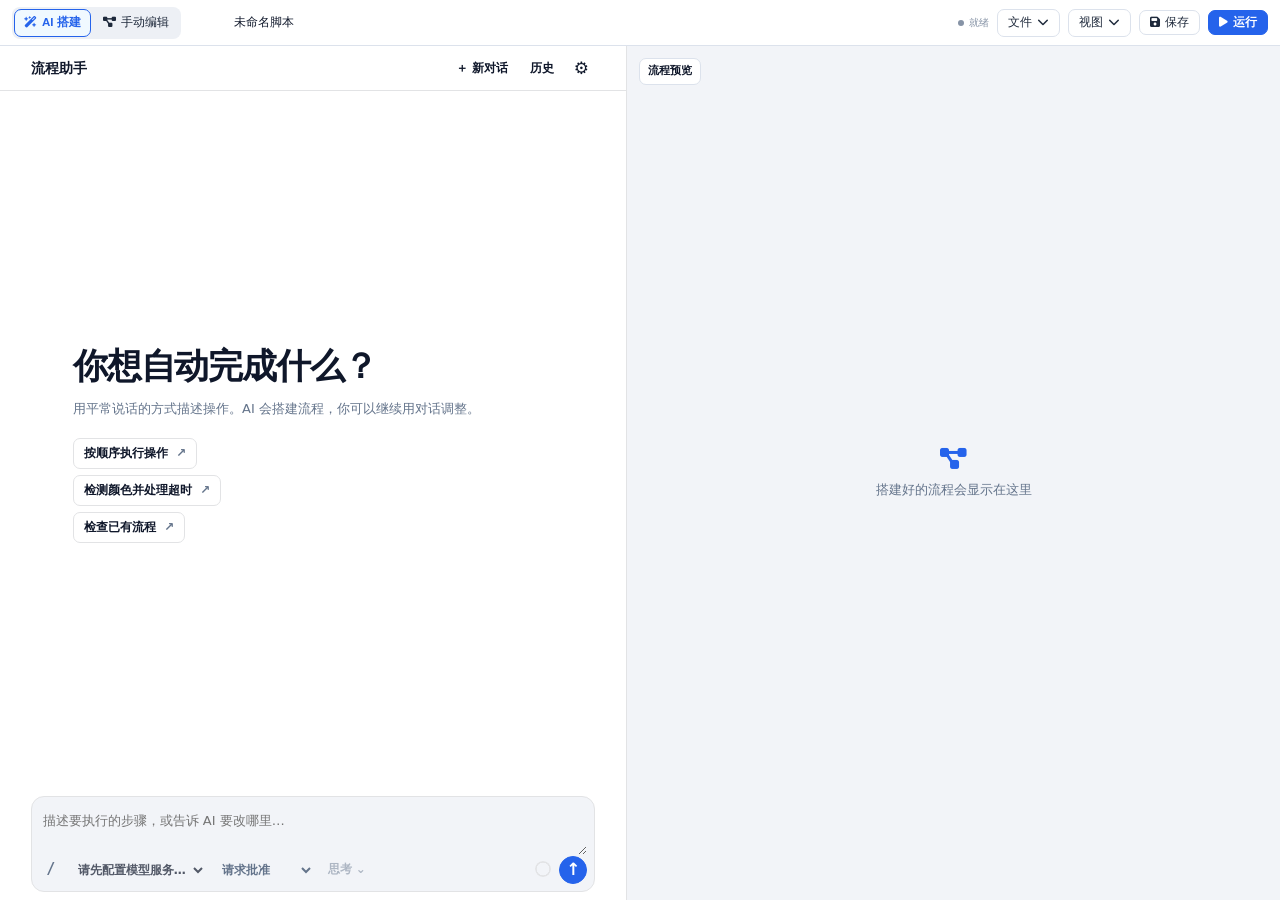
==== commit f3d41397: "chore: update to Rust + WebView2 implementation with security hardening and desensitization" ====
--- a/webui/automation_editor.html
+++ b/webui/automation_editor.html
@@ -1,503 +1,542 @@
-<!DOCTYPE html>
-<html lang="zh-CN">
-<head>
-<meta charset="UTF-8">
-<meta http-equiv="Content-Security-Policy" content="default-src 'none'; script-src 'self' 'unsafe-inline'; style-src 'self' 'unsafe-inline'; img-src 'self' data: blob:; font-src 'self'; frame-src 'self'; base-uri 'none'; form-action 'none'">
-<meta name="viewport" content="width=device-width, initial-scale=1.0">
-<title>自动化脚本编辑器 V2.0</title>
-<link rel="stylesheet" href="vendor/fontawesome/css/fontawesome.min.css">
-<link rel="stylesheet" href="vendor/fontawesome/css/solid.min.css">
-<link rel="stylesheet" href="vendor/fontawesome/css/regular.min.css">
-<script>
-  /* 防主题闪烁：渲染前同步本地主题（与主控台共用 macrodriver-theme） */
-  (function () {
-    try {
-      var t = localStorage.getItem('macrodriver-theme');
-      if (!t) t = matchMedia('(prefers-color-scheme: dark)').matches ? 'black' : 'cream';
-      if (t !== 'cream') document.documentElement.setAttribute('data-theme', t);
-    } catch (e) { /* 忽略 */ }
-  })();
-</script>
-<link rel="stylesheet" href="theme.css">
-<link rel="stylesheet" href="assistant.css">
-<style>
-/* 基础令牌 → 拼宏编辑器三主题（Cream/Snow/Black），节点图组件全部引用令牌 */
-:root{
-  --bg-deep:var(--background);
-  --bg:var(--background);
-  --bg-raised:var(--card);
-  --bg-surface:var(--surface-raised);
-  --bg-hover:var(--muted);
-  --border:var(--border);
-  --border-lt:color-mix(in srgb, var(--border) 55%, var(--muted-foreground));
-  --txt:var(--foreground);
-  --txt2:var(--muted-foreground);
-  --txt3:color-mix(in srgb, var(--muted-foreground) 72%, var(--border));
-  --acc:var(--primary);
-  --acc-h:var(--ring);
-  --acc-dim:color-mix(in srgb, var(--primary) 12%, transparent);
-  --c-action:var(--success);
-  --c-action-d:color-mix(in srgb, var(--success) 12%, transparent);
-  --c-detect:var(--warning);
-  --c-detect-d:color-mix(in srgb, var(--warning) 14%, transparent);
-  --c-ctrl:var(--info);
-  --c-ctrl-d:color-mix(in srgb, var(--info) 12%, transparent);
-  --c-mon:#2dd4bf;--c-mon-d:rgba(45,212,191,.12);
-  --c-var:#fb923c;--c-var-d:rgba(251,146,60,.12);
-  --c-pre:#f472b6;--c-pre-d:rgba(244,114,182,.12);
-  --red:var(--destructive);--r:10px;--rs:6px;
-  --sh:var(--shadow-raised);--sh-s:0 2px 6px rgba(0,0,0,.08);
-  --t:.18s cubic-bezier(.4,0,.2,1);
-  --fui:'Noto Sans SC',system-ui,sans-serif;--fmo:'JetBrains Mono',monospace;
-  --node-action:#22c55e;--node-detection:#eab308;--node-control:#a855f7;
-  --node-script:#3b82f6;--node-monitor:#06b6d4;--node-variable:#f97316;
-  --port-flow:var(--muted-foreground);--port-bool:#ef4444;--port-number:#22c55e;
-  --port-string:#60a5fa;--port-any:var(--muted-foreground);
-}
-*,*::before,*::after{box-sizing:border-box;margin:0;padding:0}
-body{font-family:var(--fui);background:var(--bg-deep);color:var(--txt);overflow:hidden;height:100vh;font-size:13px;line-height:1.5;user-select:none}
-::-webkit-scrollbar{width:5px;height:5px}
-::-webkit-scrollbar-track{background:transparent}
-::-webkit-scrollbar-thumb{background:var(--border);border-radius:3px}
-::-webkit-scrollbar-thumb:hover{background:var(--border-lt)}
-input,select,textarea{font-family:var(--fui);font-size:11px;color:var(--txt);background:var(--bg);border:1px solid var(--border);border-radius:var(--rs);padding:3px 7px;outline:none;transition:border-color var(--t)}
-input:focus,select:focus{border-color:var(--acc)}
-input[type=number]{width:64px;font-family:var(--fmo);font-size:11px}
-input[type=text]{width:100%}
-input[type=color]{width:26px;height:22px;padding:1px;cursor:pointer;border-radius:3px;border:1px solid var(--border)}
-select{cursor:pointer;padding-right:16px}
-input[type=checkbox]{accent-color:var(--acc);width:13px;height:13px;cursor:pointer}
-
-#app{display:flex;flex-direction:column;height:100vh}
-
-#toolbar{display:flex;align-items:center;gap:6px;height:44px;padding:0 10px;background:var(--bg-raised);border-bottom:1px solid var(--border);z-index:100;flex-shrink:0}
-.t-logo{display:flex;align-items:center;gap:7px;font-weight:700;font-size:13px;margin-right:12px;white-space:nowrap;letter-spacing:-.3px}
-.t-logo i{color:var(--acc);font-size:15px}
-.t-logo .ver{color:var(--txt3);font-weight:400;font-size:10px;margin-left:3px}
-.t-sep{width:1px;height:22px;background:var(--border);margin:0 2px;flex-shrink:0}
-.t-btn{display:inline-flex;align-items:center;gap:5px;padding:4px 10px;border:1px solid var(--border);border-radius:var(--rs);background:var(--bg-surface);color:var(--txt2);cursor:pointer;font-size:11px;white-space:nowrap;transition:all var(--t)}
-.t-btn:hover{background:var(--bg-hover);color:var(--txt);border-color:var(--border-lt)}
-.t-btn.pri{background:var(--acc);color:#000;border-color:var(--acc);font-weight:600}
-.t-btn.pri:hover{background:var(--acc-h)}
-.t-btn.ok{border-color:rgba(74,222,128,.35);color:#4ade80}
-.t-btn.ok:hover{background:rgba(74,222,128,.1)}
-.t-btn.err{border-color:rgba(248,113,113,.35);color:#f87171}
-.t-btn.err:hover{background:rgba(248,113,113,.1)}
-.t-sp{flex:1}
-.t-st{display:flex;align-items:center;gap:5px;font-size:10px;color:var(--txt3)}
-.t-st .dot{width:6px;height:6px;border-radius:50%;background:var(--c-action);flex-shrink:0}
-.t-zm{font-family:var(--fmo);font-size:10px;color:var(--txt2);min-width:36px;text-align:center}
-
-#workspace{position:relative;flex:1;overflow:hidden}
-#sb-l{position:absolute;top:0;left:0;bottom:0;width:208px;background:var(--bg-raised);border-right:1px solid var(--border);display:flex;flex-direction:column;z-index:50;transition:left .2s ease}
-#sb-l.collapsed{left:calc(var(--sb-l-w,208px)*-1);border-right:none}
-#sb-l.collapsed>*:not(.sb-l-toggle){visibility:hidden;opacity:0;pointer-events:none}
-.sb-l-rsz{position:absolute;right:0;top:0;bottom:0;width:4px;cursor:col-resize;z-index:10}
-.sb-l-rsz:hover,.sb-l-rsz.active{background:var(--acc);opacity:.3}
-.sb-l-toggle{position:absolute;right:-24px;top:50%;transform:translateY(-50%);width:20px;height:40px;background:var(--bg-raised);border:1px solid var(--border);border-left:none;border-radius:0 6px 6px 0;display:flex;align-items:center;justify-content:center;cursor:pointer;color:var(--txt3);font-size:10px;z-index:51;transition:all var(--t)}
-.sb-l-toggle:hover{background:var(--bg-hover);color:var(--txt)}
-.sb-s{padding:6px;border-bottom:1px solid var(--border)}
-.sb-s-w{position:relative}
-.sb-s-w i{position:absolute;left:14px;top:50%;transform:translateY(-50%);color:var(--txt3);font-size:10px;pointer-events:none}
-.sb-s input{width:100%;padding:5px 8px 5px 28px;background:var(--bg);font-size:11px}
-.sb-n{flex:1;overflow-y:auto;padding:2px 0}
-.sb-c{margin-top:2px}
-.sb-ch{display:flex;align-items:center;gap:5px;padding:5px 10px;font-size:9px;font-weight:600;text-transform:uppercase;letter-spacing:.7px;color:var(--txt3);cursor:pointer;transition:color var(--t)}
-.sb-ch:hover{color:var(--txt2)}
-.sb-ch .cd{font-size:5px}
-.sb-ch .ca{margin-left:auto;font-size:8px;transition:transform var(--t)}
-.sb-c.col .ca{transform:rotate(-90deg)}
-.sb-c.col .sb-ci{display:none}
-.sb-ci{padding:1px 0}
-.sb-ni{display:flex;align-items:center;gap:7px;padding:4px 10px 4px 18px;cursor:grab;color:var(--txt2);font-size:11px;transition:all var(--t);border-left:2px solid transparent}
-.sb-ni:hover{background:var(--bg-hover);color:var(--txt)}
-.sb-ni:active{cursor:grabbing}
-.sb-ni i{width:13px;text-align:center;font-size:10px}
-
-.sb-tool{border-top:1px solid var(--border);padding:6px}
-.sb-tool-row{display:flex;gap:4px}
-.sb-tool-row .sb-tool-btn{flex:1;justify-content:center}
-.sb-tool-btn{display:flex;align-items:center;gap:6px;padding:5px 10px;border-radius:var(--rs);cursor:pointer;font-size:11px;color:var(--txt2);transition:all var(--t);width:100%}
-.sb-tool-btn:hover{background:var(--bg-hover);color:var(--txt)}
-.sb-tool-btn i{font-size:11px;width:14px;text-align:center;color:var(--acc)}
-.sb-tool-btn.active{background:rgba(239,68,68,.15);color:#ef4444}
-.sb-tool-btn.active i{color:#ef4444}
-.sb-tool-expand{border-top:1px solid var(--border);margin-top:4px;padding-top:4px;display:flex;flex-direction:column;gap:2px}
-.sb-tool-item{display:flex;align-items:center;gap:7px;padding:4px 10px;border-radius:var(--rs);cursor:pointer;font-size:11px;color:var(--txt2);transition:all var(--t)}
-.sb-tool-item[draggable=true]{cursor:grab}
-.sb-tool-item[draggable=true]:active{cursor:grabbing}
-.sb-tool-item:hover{background:var(--bg-hover);color:var(--txt)}
-.sb-tool-item i{width:13px;text-align:center;font-size:10px}
-.sb-tool-item.active{background:rgba(239,68,68,.15);color:#ef4444}
-
-.macro-tree-row{padding:3px 6px}
-.macro-tree-content{display:flex;align-items:center;gap:3px;min-height:18px;cursor:pointer;border-radius:4px;transition:background .15s}
-.macro-tree-content:hover{background:var(--bg-hover,rgba(255,255,255,.06))}
-.macro-tree-indent{display:inline-block;width:0;flex:0 0 auto}
-.macro-tree-toggle{border:1px solid var(--border);background:var(--card);color:var(--muted-foreground);border-radius:6px;padding:0 5px;min-width:20px;min-height:16px;line-height:1;cursor:pointer;font-size:10px}
-.macro-tree-file-dot{color:var(--muted-foreground);width:12px;text-align:center;flex:0 0 auto;font-size:10px}
-.macro-tree-name{min-width:0;overflow:hidden;text-overflow:ellipsis;white-space:nowrap;font-size:11px;color:var(--txt2)}
-.macro-tree-folder .macro-tree-name{color:var(--txt);font-weight:600}
-.macro-tree-row.active .macro-tree-name{color:var(--acc,#22d3ee)}
-.macro-tree-row.opened .macro-tree-name{color:#22c55e}
-
-#vars-p{border-top:1px solid var(--border);max-height:160px;overflow-y:auto}
-.vp-h{padding:5px 10px;font-size:10px;font-weight:600;color:var(--txt3);border-bottom:1px solid var(--border)}
-.vi{display:flex;align-items:center;gap:5px;padding:3px 10px;font-size:10px}
-.vi .vn{color:var(--c-var);font-family:var(--fmo);font-weight:500;min-width:44px}
-.vi .vv{color:var(--txt2);font-family:var(--fmo)}
-.vi .vt{color:var(--txt3);margin-left:auto;font-size:9px}
-
-#cv-area{position:absolute;top:0;left:0;right:0;bottom:0;overflow:hidden;background:var(--bg-deep);z-index:1}
-#cv-vp{position:absolute;top:0;left:0;width:100%;height:100%;transform-origin:0 0}
-#cv-bg{position:absolute;top:-10000px;left:-10000px;width:20000px;height:20000px;background-image:radial-gradient(circle,color-mix(in srgb, var(--foreground) 7%, transparent) 1px,transparent 1px);background-size:24px 24px;pointer-events:none}
-#cv-bg::before{content:'';position:absolute;inset:0;background-image:radial-gradient(circle,color-mix(in srgb, var(--foreground) 13%, transparent) 1px,transparent 1px);background-size:120px 120px}
-#conn-l{position:absolute;top:0;left:0;width:20000px;height:20000px;pointer-events:none;z-index:1;overflow:visible}
-#conn-l path{fill:none;transition:stroke-width .12s}
-#conn-l g{pointer-events:auto;cursor:pointer}
-#conn-l g:hover path:not([stroke=transparent]){stroke-width:4}
-#conn-l path.tmp{stroke-dasharray:8 4;animation:dfl .5s linear infinite;pointer-events:none}
-@keyframes dfl{to{stroke-dashoffset:-12}}
-#nd-l{position:absolute;top:0;left:0;width:20000px;height:20000px;z-index:2}
-
-#sel-box{position:absolute;border:1px solid var(--acc);background:var(--acc-dim);pointer-events:none;z-index:3;display:none;border-radius:2px}
-
-.nd{position:absolute;min-width:160px;max-width:280px;background:var(--bg-surface);border:1px solid var(--border);border-radius:var(--r);box-shadow:var(--sh-s);transition:box-shadow .15s,border-color .15s;cursor:default;z-index:2}
-.nd[data-type="flow/start"],.nd[data-type="flow/end"]{min-width:100px;max-width:160px} 
-.nd:hover{border-color:var(--border-lt)}
-.nd.sel{border-color:var(--acc)!important;box-shadow:0 0 0 2px var(--acc-dim),var(--sh-s)}
-.nd.drag{opacity:.88;z-index:100}
-.nd.executing{border-color:var(--c-ctrl)!important;box-shadow:0 0 0 2px var(--c-ctrl-d),var(--sh-s)}
-.nd.check-pass{border-color:var(--c-action)!important;box-shadow:0 0 0 2px var(--c-action-d),var(--sh-s)}
-.nd.check-fail{border-color:var(--red)!important;box-shadow:0 0 0 2px rgba(248,113,113,.15),var(--sh-s)}
-.nd.triggered{border-color:var(--c-detect)!important;box-shadow:0 0 0 2px var(--c-detect-d),var(--sh-s)}
-.nd-h{display:flex;align-items:center;gap:7px;padding:5px 9px;border-bottom:1px solid var(--border);border-radius:var(--r) var(--r) 0 0;font-size:11px;font-weight:500;cursor:grab;background:color-mix(in srgb, var(--foreground) 6%, transparent)}
-.nd-h:active{cursor:grabbing}
-.nd-h .ni{font-size:10px;width:15px;text-align:center}
-.nd-h .nl{flex:1;overflow:hidden;text-overflow:ellipsis;white-space:nowrap;color:var(--txt);border-radius:3px;padding:1px 3px;transition:background var(--t)}
-.nd-h .nl:hover{background:var(--accent)}
-.nd-h .nl[contenteditable="true"]{background:var(--accent);outline:none;white-space:normal;overflow:visible;cursor:text}
-.nd-h .nx{width:16px;height:16px;display:flex;align-items:center;justify-content:center;border-radius:3px;font-size:8px;color:var(--txt3);cursor:pointer;opacity:0;transition:all var(--t)}
-.nd:hover .nx{opacity:1}
-.nd-h .nx:hover{background:rgba(248,113,113,.2);color:var(--red)}
-.nd-b{padding:5px 0;overflow:hidden}
-.nd-body-grid{display:flex;flex-direction:column;gap:1px}
-.nd-body-grid .nd-row{display:flex;align-items:center;gap:2px;min-height:18px;padding:0 6px}
-.nd-body-grid .nd-row .pi-s{display:flex;flex-direction:column;gap:1px;flex-shrink:0;min-width:28px;align-items:flex-start}
-.nd-body-grid .nd-row .po-s{display:flex;flex-direction:column;gap:1px;flex-shrink:0;min-width:28px;align-items:flex-end}
-.nd-body-grid .nd-row .nd-pr{flex:1;min-width:0;margin-bottom:0;display:flex;align-items:center;gap:4px;padding:0 2px;justify-content:center}
-.nd-pr{display:flex;align-items:center;gap:4px;margin-bottom:3px;font-size:10px;max-width:100%}
-.nd-pr:last-child{margin-bottom:0}
-.nd-pr .pl{color:var(--txt2);min-width:36px;flex-shrink:0;font-size:9px;text-align:right;overflow:hidden;text-overflow:ellipsis;white-space:nowrap;opacity:.85}
-.nd-pr .pv{flex:1;display:flex;align-items:center;gap:2px;min-width:0;max-width:100%;overflow:hidden}
-/* 节点内参数行高亮 */
-.nd-row:hover .pl{color:var(--txt1);opacity:1}
-.nd-row:hover .nf{background:var(--accent);border-color:var(--border-lt)}
-.nf{flex:1;min-width:0;font-size:10px;font-family:var(--fmo);color:var(--txt1);background:var(--card);border:1px solid var(--border);border-radius:4px;padding:2px 5px;outline:none;transition:border-color .15s;max-width:100%;overflow:hidden;height:20px;box-sizing:border-box}
-.nf:focus{border-color:var(--acc);background:var(--popover)}
-.nf-sel{appearance:none;-webkit-appearance:none;cursor:pointer;padding-right:16px;background-color:rgba(30,30,40,.95);background-image:url("data:image/svg+xml,%3Csvg xmlns='http://www.w3.org/2000/svg' width='8' height='5'%3E%3Cpath d='M0 0l4 5 4-5z' fill='%2394a3b8'/%3E%3C/svg%3E");background-repeat:no-repeat;background-position:right 5px center;background-size:6px;width:100%;max-width:100%;box-sizing:border-box}
-.nf-sel option{background-color:var(--popover);color:var(--popover-foreground);padding:2px 6px}
-.nf-num{width:50px;flex:none;text-align:right}
-.nf-txt{width:100%}
-.nf-col{width:24px;height:18px;flex:none;padding:1px;cursor:pointer;border-radius:3px}
-.nf-chk{display:flex;align-items:center;cursor:pointer;flex:none}
-.nf-chk input{display:none}
-.nf-chk .chk-mk{width:14px;height:14px;border:1px solid var(--border-lt);border-radius:3px;background:var(--card);position:relative;transition:all .15s}
-.nf-chk input:checked+.chk-mk{background:var(--acc);border-color:var(--acc)}
-.nf-chk input:checked+.chk-mk::after{content:'';position:absolute;left:3px;top:1px;width:5px;height:8px;border:solid var(--primary-foreground);border-width:0 2px 2px 0;transform:rotate(45deg)}
-.nf-ro{cursor:pointer;color:var(--txt2);font-family:var(--fmo);font-size:10px;padding:1px 4px;border-radius:3px;background:rgba(255,255,255,.04)}
-.nf-ro:hover{background:rgba(255,255,255,.1);color:var(--acc)}
-
-.nd[data-c=action] .nd-h{background:linear-gradient(135deg,rgba(74,222,128,.13),rgba(74,222,128,.04))}
-.nd[data-c=action] .ni{color:var(--c-action)}
-.nd[data-c=detection] .nd-h{background:linear-gradient(135deg,rgba(250,204,21,.13),rgba(250,204,21,.04))}
-.nd[data-c=detection] .ni{color:var(--c-detect)}
-.nd[data-c=control] .nd-h{background:linear-gradient(135deg,rgba(167,139,250,.13),rgba(167,139,250,.04))}
-.nd[data-c=control] .ni{color:var(--c-ctrl)}
-.nd[data-c=script_block] .nd-h{background:linear-gradient(135deg,rgba(59,130,246,.13),rgba(59,130,246,.04))}
-.nd[data-c=script_block] .ni{color:var(--node-script)}
-.nd[data-c=monitor] .nd-h{background:linear-gradient(135deg,rgba(45,212,191,.13),rgba(45,212,191,.04))}
-.nd[data-c=monitor] .ni{color:var(--c-mon)}
-.nd[data-c=variable] .nd-h{background:linear-gradient(135deg,rgba(251,146,60,.13),rgba(251,146,60,.04))}
-.nd[data-c=variable] .ni{color:var(--c-var)}
-.nd[data-c=preset] .nd-h{background:linear-gradient(135deg,rgba(244,114,182,.13),rgba(244,114,182,.04))}
-.nd[data-c=preset] .ni{color:#f472b6}
-.nd[data-c=utility] .nd-h{background:linear-gradient(135deg,rgba(255,255,255,0.13), rgba(255,255,255,0.04))}
-.nd[data-c=utility] .ni{color:#d8d8d8ff}
-
-/* 紧凑模式节点 */
-.nd-compact{min-width:140px;max-width:220px}
-.nd-compact .nd-h{padding:4px 7px}
-.nd-compact .nd-b{padding:3px 0}
-.nd-compact .nd-row{padding:0 4px;min-height:16px}
-.nd-compact .pi-s{min-width:24px}
-.nd-compact .po-s{min-width:24px}
-.nd-compact .pl{min-width:30px;font-size:8px}
-.nd-compact .nf{font-size:9px;padding:1px 3px;height:18px}
-.nd-compact .nf-num{width:40px}
-
-.pt-r{display:flex;align-items:center;justify-content:space-between;min-height:16px}
-.pt-r.i{justify-content:flex-start}.pt-r.o{justify-content:flex-end}
-.pt{display:flex;align-items:center;gap:2px;padding:1px 2px;border-radius:8px;font-size:9px;color:var(--txt2);cursor:crosshair;transition:all var(--t);white-space:nowrap}
-.pt:hover{color:var(--txt);background:var(--bg-hover)}
-.pd{width:8px;height:8px;border-radius:50%;border:1.5px solid;flex-shrink:0;transition:all var(--t)}
-.pt:hover .pd{transform:scale(1.2)}
-.pd.con{background:currentColor}
-.pt.flow .pd{border-color:var(--txt2);color:var(--txt2)}
-.pt.data .pd{border-color:var(--acc);color:var(--acc);border-radius:2px;transform:rotate(45deg)}
-.pt.data:hover .pd{transform:rotate(45deg) scale(1.2)}
-.pi-s .pt{justify-content:flex-start;padding-left:0;padding-right:0}
-.po-s .pt{justify-content:flex-end;padding-left:0;padding-right:0}
-
-.nd-badge{position:absolute;top:-5px;right:-5px;width:14px;height:14px;border-radius:50%;display:flex;align-items:center;justify-content:center;font-size:7px;color:#fff;z-index:5;background:var(--c-mon);box-shadow:0 0 6px var(--c-mon-d)}
-
-.an{position:absolute;min-width:60px;max-width:280px;padding:6px 10px;border-radius:8px;border:none;background:linear-gradient(135deg,rgba(251,191,36,.18),rgba(251,191,36,.08));color:var(--txt);font-size:11px;line-height:1.45;pointer-events:auto;cursor:move;box-shadow:0 2px 8px rgba(0,0,0,.2),inset 0 1px 0 rgba(255,255,255,.1);z-index:3;transition:box-shadow .15s,transform .1s}
-.an:hover{box-shadow:0 4px 16px rgba(0,0,0,.3),inset 0 1px 0 rgba(255,255,255,.15)}
-.an.sel{outline:2px solid var(--acc);outline-offset:2px;box-shadow:0 4px 20px rgba(0,0,0,.4);z-index:4}
-.an.collapsed{padding:4px 8px;max-width:120px}
-.an.collapsed .an-t{white-space:nowrap;overflow:hidden;text-overflow:ellipsis}
-.an-t{outline:none;white-space:pre-wrap;word-break:break-word}
-.an-t:focus{background:rgba(255,255,255,.1);border-radius:4px;padding:2px 4px;cursor:text}
-.an-toggle{position:absolute;top:4px;right:4px;width:16px;height:16px;display:flex;align-items:center;justify-content:center;font-size:8px;color:var(--txt3);cursor:pointer;opacity:0;transition:opacity .15s;border-radius:3px;background:rgba(0,0,0,.2)}
-.an:hover .an-toggle{opacity:1}
-.an-toggle:hover{background:rgba(0,0,0,.4);color:var(--txt)}
-
-.gp{position:absolute;border:none;border-radius:10px;background:var(--gp-bg,rgba(59,130,246,.08));pointer-events:none;z-index:0;overflow:visible;min-width:140px;min-height:100px;--gp-color:#3b82f6;--gp-bg:rgba(59,130,246,.08);transition:background .15s}
-.gp.sel{z-index:1;outline:2px solid var(--gp-color);outline-offset:1px;pointer-events:none}
-.gp-h:hover~.gp-rsz,.gp:hover .gp-rsz{opacity:1}
-.gp-h{position:absolute;top:0;left:0;right:0;height:28px;display:flex;align-items:center;padding:0 12px;color:#fff;font-size:11px;font-weight:600;cursor:move;border-radius:9px 9px 0 0;background:var(--gp-color);pointer-events:auto;opacity:.75;transition:opacity var(--t);box-shadow:0 2px 8px rgba(0,0,0,.2)}
-.gp-h:hover{opacity:.95;filter:brightness(1.1)}
-.gp-t{outline:none;white-space:nowrap;overflow:hidden;text-overflow:ellipsis;flex:1;text-shadow:0 1px 2px rgba(0,0,0,.3)}
-.gp-t:focus{background:rgba(255,255,255,.2);border-radius:4px;padding:2px 6px;cursor:text}
-.gp-rsz{position:absolute;right:2px;bottom:2px;width:18px;height:18px;cursor:nwse-resize;pointer-events:auto;z-index:1;opacity:.4;transition:opacity var(--t);border-radius:4px;background:rgba(255,255,255,.1)}
-.gp-rsz:hover{opacity:1;background:rgba(255,255,255,.2)}
-.gp-rsz::after{content:'';position:absolute;right:4px;bottom:4px;width:10px;height:10px;border-right:2px solid rgba(255,255,255,.6);border-bottom:2px solid rgba(255,255,255,.6);border-radius:0 0 3px 0}
-.gp-color-menu{position:absolute;top:28px;right:8px;display:none;gap:4px;padding:6px;background:var(--bg-surface);border:1px solid var(--border);border-radius:6px;box-shadow:0 4px 12px rgba(0,0,0,.3);z-index:100}
-.gp-color-menu.show{display:flex}
-.gp-color-btn{width:20px;height:20px;border-radius:4px;cursor:pointer;border:2px solid transparent;transition:transform .1s,border-color .1s}
-.gp-color-btn:hover{transform:scale(1.15);border-color:rgba(255,255,255,.5)}
-
-#sb-r{position:absolute;top:0;right:0;bottom:0;width:264px;background:var(--bg-raised);border-left:1px solid var(--border);display:flex;flex-direction:column;z-index:50;transition:right .2s ease}
-#sb-r.collapsed{right:calc(var(--sb-r-w,264px)*-1);border-left:none}
-#sb-r.collapsed>*:not(.sb-r-toggle){visibility:hidden;opacity:0;pointer-events:none}
-.sb-r-rsz{position:absolute;left:0;top:0;bottom:0;width:4px;cursor:col-resize;z-index:10}
-.sb-r-rsz:hover,.sb-r-rsz.active{background:var(--acc);opacity:.3}
-.sb-r-toggle{position:absolute;left:-24px;top:50%;transform:translateY(-50%);width:20px;height:40px;background:var(--bg-raised);border:1px solid var(--border);border-right:none;border-radius:6px 0 0 6px;display:flex;align-items:center;justify-content:center;cursor:pointer;color:var(--txt3);font-size:10px;z-index:51;transition:all var(--t)}
-.sb-r-toggle:hover{background:var(--bg-hover);color:var(--txt)}
-.pp-h{padding:9px 12px;border-bottom:1px solid var(--border);font-size:11px;font-weight:600;display:flex;align-items:center;gap:7px}
-.pp-h i{color:var(--acc);font-size:12px}
-#property-panel-content{flex:1;overflow-y:auto;padding:0}
-.pp-empty{display:flex;flex-direction:column;align-items:center;justify-content:center;height:100%;color:var(--txt3);font-size:11px;gap:7px;padding:30px}
-.pp-empty i{font-size:24px;opacity:.35}
-
-.prop-node-header{padding:12px 14px;border-bottom:1px solid var(--border);display:flex;align-items:center;gap:10px}
-.prop-node-color{width:4px;height:28px;border-radius:2px;flex-shrink:0}
-.prop-node-title{font-size:14px;font-weight:600;color:var(--txt)}
-.prop-node-type{font-size:11px;color:var(--txt3);font-family:var(--fmo)}
-
-.prop-group{border-bottom:1px solid var(--border)}
-.prop-group-header{padding:8px 14px;font-size:11px;font-weight:600;color:var(--txt3);text-transform:uppercase;letter-spacing:.3px;cursor:pointer;user-select:none;display:flex;align-items:center;gap:6px;transition:background var(--t)}
-.prop-group-header:hover{background:var(--bg-hover)}
-.prop-group-header i.arrow{font-size:8px;transition:transform var(--t)}
-.prop-group-header.collapsed i.arrow{transform:rotate(-90deg)}
-.prop-group-header.collapsed+.prop-group-body{display:none}
-.prop-group-body{padding:6px 14px 10px;display:flex;flex-direction:column;gap:8px}
-.prop-field{display:flex;flex-direction:column;gap:3px}
-.prop-field-label{font-size:11px;color:var(--txt2);font-weight:500;display:flex;align-items:center;gap:4px}
-.prop-field-label .var-badge{font-size:9px;padding:1px 4px;border-radius:2px;background:var(--node-variable);color:#000;font-weight:700;font-family:var(--fmo)}
-.prop-field input[type=text],.prop-field input[type=number],.prop-field select{width:100%;padding:5px 8px;background:var(--bg-surface);border:1px solid var(--border);border-radius:var(--rs);color:var(--txt);outline:none;font-size:12px;transition:border-color var(--t)}
-.prop-field input:focus,.prop-field select:focus{border-color:var(--acc)}
-.prop-field input[type=number]{font-family:var(--fmo)}
-.prop-field select{appearance:none;cursor:pointer;background-image:url("data:image/svg+xml,%3Csvg xmlns='http://www.w3.org/2000/svg' width='10' height='6'%3E%3Cpath d='M0 0l5 6 5-6z' fill='%234d5770'/%3E%3C/svg%3E");background-repeat:no-repeat;background-position:right 8px center;padding-right:24px}
-.prop-field input[type=checkbox]{width:14px;height:14px;accent-color:var(--acc);cursor:pointer}
-.prop-field input.var-input{background:rgba(139,92,246,.08);border-color:rgba(139,92,246,.35);color:var(--acc);font-weight:500}
-.prop-field input.var-input::placeholder{color:rgba(139,92,246,.4)}
-.prop-field .checkbox-row{display:flex;align-items:center;gap:8px}
-.prop-field .checkbox-row label{font-size:12px;color:var(--txt2);cursor:pointer}
-.region-grid{display:grid;grid-template-columns:1fr 1fr;gap:4px}
-.region-grid .region-cell{display:flex;flex-direction:column;gap:1px}
-.region-grid .region-cell label{font-size:10px;color:var(--txt3);font-family:var(--fmo)}
-.region-grid .region-cell input{padding:4px 6px;background:var(--bg-surface);border:1px solid var(--border);border-radius:var(--rs);color:var(--txt);font-family:var(--fmo);font-size:12px;outline:none;transition:border-color var(--t)}
-.region-grid .region-cell input:focus{border-color:var(--acc)}
-.var-list-items{display:flex;flex-direction:column;gap:4px}
-.var-list-row{display:flex;gap:4px;align-items:center}
-.var-list-row input,.var-list-row select{padding:4px 6px;background:var(--bg-surface);border:1px solid var(--border);border-radius:var(--rs);color:var(--txt);font-size:11px;outline:none;transition:border-color var(--t)}
-.var-list-row input:focus,.var-list-row select:focus{border-color:var(--acc)}
-.var-ref-btn{position:relative}
-.var-ref-btn:hover{color:var(--node-variable,#f97316)!important;border-color:var(--node-variable,#f97316)!important}
-.prop-btn-row{display:flex;gap:4px;margin-top:4px;}
-.prop-btn{padding:6px 16px;border-radius:var(--rs);font-size:10px;font-weight:500;display:flex;align-items:center;justify-content:center;gap:3px;transition:all var(--t);white-space:nowrap}
-.prop-btn.outline{border:1px solid var(--border);color:var(--txt2);background:transparent}
-.prop-btn.outline:hover{background:var(--bg-hover);color:var(--txt);border-color:var(--border-lt)}
-.prop-btn.accent-outline{border:1px solid rgba(34,211,238,.3);color:var(--acc);background:transparent;padding:2px 5px}
-.prop-btn.accent-outline:hover{background:var(--acc-dim)}
-.prop-btn i{font-size:9px}
-.prop-preview{margin-top:4px;padding:8px;background:var(--bg-surface);border:1px solid var(--border);border-radius:var(--r);text-align:center;min-height:40px;display:flex;align-items:center;justify-content:center;font-size:12px;color:var(--txt3)}
-
-#ctx{position:fixed;display:none;z-index:500;background:var(--bg-raised);border:1px solid var(--border);border-radius:var(--r);box-shadow:var(--sh);min-width:170px;padding:3px 0}
-#ctx.show{display:block}
-.cx-i{display:flex;align-items:center;gap:7px;padding:5px 12px;font-size:11px;color:var(--txt2);cursor:pointer;transition:all var(--t);position:relative}
-.cx-i:hover{background:var(--bg-hover);color:var(--txt)}
-.cx-i i{width:13px;text-align:center;font-size:10px;color:var(--txt3)}
-.cx-s{height:1px;background:var(--border);margin:3px 0}
-.cx-sub{position:absolute;left:100%;top:-3px;display:none;background:var(--bg-raised);border:1px solid var(--border);border-radius:var(--r);box-shadow:var(--sh);min-width:160px;padding:3px 0;z-index:501;max-height:400px;overflow-y:auto}
-.cx-i:hover>.cx-sub{display:block}
-.cx-sc{padding:3px 12px;font-size:9px;color:var(--txt3);font-weight:600;text-transform:uppercase;letter-spacing:.5px}
-.cx-sn{display:flex;align-items:center;gap:7px;padding:4px 12px;font-size:11px;color:var(--txt2);cursor:pointer;transition:all var(--t)}
-.cx-sn:hover{background:var(--bg-hover);color:var(--txt)}
-.cx-sn i{width:13px;text-align:center;font-size:10px}
-
-#toast-c{position:fixed;bottom:16px;left:50%;transform:translateX(-50%);z-index:600;display:flex;flex-direction:column;gap:6px;align-items:center}
-.toast{padding:6px 16px;border-radius:var(--r);background:var(--bg-raised);border:1px solid var(--border);box-shadow:var(--sh);font-size:11px;animation:ti .25s ease-out;display:flex;align-items:center;gap:6px}
-.toast.ok{border-color:rgba(74,222,128,.35)}.toast.ok i{color:var(--c-action)}
-.toast.err{border-color:rgba(248,113,113,.35)}.toast.err i{color:var(--red)}
-.toast.inf i{color:var(--acc)}
-@keyframes ti{from{opacity:0;transform:translateY(10px)}to{opacity:1;transform:translateY(0)}}
-
-#mm{position:absolute;bottom:10px;right:10px;width:150px;height:90px;background:color-mix(in srgb, var(--card) 85%, transparent);border:1px solid var(--border);border-radius:var(--r);z-index:30;overflow:hidden;backdrop-filter:blur(6px)}
-#mm canvas{width:100%;height:100%}
-
-#sbar{height:24px;padding:0 10px;background:var(--bg-raised);border-top:1px solid var(--border);display:flex;align-items:center;gap:14px;font-size:9px;color:var(--txt3);z-index:100;flex-shrink:0}
-.si{display:flex;align-items:center;gap:3px}
-.si i{font-size:8px}
-
-
-
-.modal-overlay{position:fixed;inset:0;z-index:8000;background:rgba(0,0,0,.6);backdrop-filter:blur(4px);display:flex;align-items:center;justify-content:center;animation:fade-in 150ms ease}
-@keyframes fade-in{from{opacity:0}to{opacity:1}}
-.modal-content{background:var(--bg-raised);border:1px solid var(--border);border-radius:var(--r);box-shadow:var(--sh);display:flex;flex-direction:column;overflow:hidden;animation:modal-slide-in 200ms ease}
-@keyframes modal-slide-in{from{opacity:0;transform:translateY(16px) scale(.98)}to{opacity:1;transform:translateY(0) scale(1)}}
-.modal-header{display:flex;align-items:center;justify-content:space-between;padding:14px 18px;border-bottom:1px solid var(--border)}
-.modal-header span{font-size:14px;font-weight:600}
-.modal-close{width:28px;height:28px;border-radius:var(--rs);display:flex;align-items:center;justify-content:center;color:var(--txt3);cursor:pointer;transition:all var(--t)}
-.modal-close:hover{background:var(--bg-hover);color:var(--txt)}
-.modal-body{flex:1;overflow:auto;padding:18px}
-.modal-footer{display:flex;align-items:center;justify-content:flex-end;gap:8px;padding:12px 18px;border-top:1px solid var(--border)}
-
-@keyframes rp{0%,100%{opacity:1}50%{opacity:.4}}
-.run-i{animation:rp 1.4s infinite}
-
-.var-hint-popup{position:absolute;z-index:9000;background:var(--bg-raised);border:1px solid var(--border);border-radius:var(--r);box-shadow:var(--sh);max-height:120px;overflow-y:auto;padding:2px 0;min-width:120px}
-</style>
-</head>
-<body>
-<div id="app">
-  <div id="toolbar">
-    <div class="t-logo"><i class="fa-solid fa-diagram-project"></i>自动化脚本编辑器<span class="ver">V2.0</span></div>
-    <div class="t-sep"></div>
-    <button class="t-btn ok" id="btn-run"><i class="fa-solid fa-play"></i>运行</button>
-    <button class="t-btn" id="btn-stop"><i class="fa-solid fa-stop"></i>停止</button>
-    <button class="t-btn" id="btn-pause"><i class="fa-solid fa-pause"></i>暂停</button>
-    <div class="t-sep"></div>
-    <button class="t-btn pri" id="btn-export"><i class="fa-solid fa-download"></i>导出</button>
-    <button class="t-btn" id="btn-import"><i class="fa-solid fa-upload"></i>导入</button>
-    <button class="t-btn" id="btn-import-text" title="把一段现成的宏（XMBC 宏串或旧 JSON 宏行）反向编译成节点图"><i class="fa-solid fa-wand-magic-sparkles"></i>导入宏文本</button>
-    <button class="t-btn" id="btn-auto-assistant" type="button">AI 助手</button>
-    <button class="t-btn" id="btn-save"><i class="fa-solid fa-floppy-disk"></i>保存</button>
-    <button class="t-btn" id="btn-new"><i class="fa-solid fa-file-circle-plus"></i>新建</button>
-    <div class="t-sp"></div>
-    <input id="script-name-input" title="双击重命名" style="cursor:pointer;padding:4px 8px;border-radius:var(--r);font-size:12px;background:var(--bg-raised);color:var(--txt);border:1px solid transparent;transition:all var(--t);max-width:150px;overflow:hidden;text-overflow:ellipsis;white-space:nowrap;text-align:center;outline:none;" value="未命名脚本" readonly />
-    <button class="t-btn" id="btn-zoom-in"><i class="fa-solid fa-plus"></i></button>
-    <span class="t-zm" id="zm-lv">100%</span>
-    <button class="t-btn" id="btn-zoom-out"><i class="fa-solid fa-minus"></i></button>
-    <button class="t-btn" id="btn-zoom-reset"><i class="fa-solid fa-compress"></i></button>
-    <button class="t-btn" id="btn-fit-view" title="适配视图"><i class="fa-solid fa-expand"></i></button>
-    <button class="t-btn" id="btn-fullscreen" title="全屏"><i class="fa-solid fa-up-right-and-down-left-from-center"></i></button>
-    <div class="t-sep"></div>
-    <div class="t-st"><div class="dot" id="st-dot"></div><span id="st-txt">就绪</span></div>
-  </div>
-
-  <div id="workspace">
-    <div id="sb-l">
-      <div class="sb-l-rsz" id="sb-l-rsz"></div>
-      <div class="sb-l-toggle" id="sb-l-toggle" title="收起/展开节点栏"><i class="fa-solid fa-angles-left"></i></div>
-      <div class="sb-s"><div class="sb-s-w"><i class="fa-solid fa-search"></i><input placeholder="搜索节点…" id="ns-in"></div></div>
-      <div class="sb-n" id="toolbox-categories"></div>
-      <div class="sb-tool">
-        <div class="sb-tool-row">
-          <div class="sb-tool-btn" id="btn-toolbox"><i class="fa-solid fa-toolbox"></i>工具箱</div>
-          <div class="sb-tool-btn" id="btn-plugin" title="插件"><i class="fa-solid fa-puzzle-piece"></i>插件</div>
-        </div>
-        <div class="sb-tool-expand" id="toolbox-expand" style="display:none">
-          <div class="sb-tool-item" id="btn-add-comment" title="拖拽添加注释" draggable="true"><i class="fa-solid fa-note-sticky" style="color:#fbbf24"></i><span>注释</span></div>
-          <div class="sb-tool-item" id="btn-add-group" title="拖拽添加分组" draggable="true"><i class="fa-solid fa-object-group" style="color:#3b82f6"></i><span>分组</span></div>
-          <div class="sb-tool-item" id="btn-line-delete" title="连线删除工具"><i class="fa-solid fa-eraser" style="color:#ef4444"></i><span>删除连线</span></div>
-        </div>
-        <div class="sb-tool-expand" id="plugin-expand" style="display:none">
-          <div class="sb-tool-item" id="btn-plugin-notify" title="拖拽添加消息提示" draggable="true"><i class="fa-solid fa-bell" style="color:#a855f7"></i><span>消息提示</span></div>
-        </div>
-      </div>
-      <div id="vars-p">
-        <div class="vp-h"><i class="fa-solid fa-database" style="font-size:9px;margin-right:4px"></i>变量</div>
-        <div id="vl"><div style="padding:6px 10px;font-size:10px;color:var(--txt3)">暂无变量</div></div>
-      </div>
-    </div>
-
-    <div id="cv-area" oncontextmenu="return false">
-      <div id="cv-vp">
-        <div id="cv-bg"></div>
-        <svg id="conn-l" xmlns="http://www.w3.org/2000/svg"></svg>
-        <div id="nd-l"></div>
-      </div>
-      <div id="sel-box"></div>
-      <div id="mm"><canvas id="minimap-canvas"></canvas></div>
-      <div id="empty-hint" style="position:absolute;inset:0;display:flex;align-items:center;justify-content:center;pointer-events:none;z-index:5;opacity:0;transition:opacity .3s">
-        <div style="text-align:center;color:var(--txt3);font-size:13px">
-          <i class="fa-solid fa-arrow-pointer" style="font-size:28px;display:block;margin-bottom:12px;color:var(--txt2)"></i>
-          <div style="margin-bottom:6px">从左侧拖拽节点到画布</div>
-          <div style="font-size:11px">或右键画布添加节点</div>
-        </div>
-      </div>
-    </div>
-
-    <div id="sb-r">
-      <div class="sb-r-rsz" id="sb-r-rsz"></div>
-      <div class="sb-r-toggle" id="sb-r-toggle" title="收起/展开属性面板"><i class="fa-solid fa-angles-right"></i></div>
-      <div class="pp-h"><i class="fa-solid fa-sliders"></i>属性面板</div>
-      <div id="property-panel-content"><div class="pp-empty"><i class="fa-solid fa-hand-pointer"></i><span>选择节点查看属性</span></div></div>
-    </div>
-  </div>
-
-  <div id="sbar">
-    <div class="si"><i class="fa-solid fa-cube"></i>节点：<b id="s-n">0</b></div>
-    <div class="si"><i class="fa-solid fa-link"></i>连线：<b id="s-c">0</b></div>
-    <div class="si"><i class="fa-solid fa-satellite-dish"></i>监视器：<b id="s-m">0</b></div>
-    <div class="si"><i class="fa-solid fa-database"></i>变量：<b id="s-v">0</b></div>
-    <div style="flex:1"></div>
-    <div class="si">缩放：<b id="s-zm">100%</b></div>
-    <div class="si">坐标：<b id="s-pos">0, 0</b></div>
-  </div>
-</div>
-
-<div id="ctx"></div>
-<div id="toast-c"></div>
-<input type="file" id="file-input-import" accept=".json" style="display:none">
-
-
-
-<script>
-(function() {
-    function bridgePywebview() {
-        if (window.pywebview) return true;
-        try {
-            if (window.parent && window.parent.pywebview) {
-                window.pywebview = window.parent.pywebview;
-                return true;
-            }
-        } catch(e) {}
-        return false;
-    }
-    if (!bridgePywebview()) {
-        document.addEventListener('pywebviewready', function() { bridgePywebview(); });
-        var attempts = 0;
-        var timer = setInterval(function() {
-            if (bridgePywebview() || attempts > 50) clearInterval(timer);
-            attempts++;
-        }, 200);
-    }
-})();
-</script>
-<script src="theme.js"></script>
-<script type="module" src="modules/auto/editor-app.js"></script>
-</body>
-</html>
+<!DOCTYPE html>
+<html lang="zh-CN">
+<head>
+<meta charset="UTF-8">
+<meta http-equiv="Content-Security-Policy" content="default-src 'none'; script-src 'self' 'unsafe-inline'; style-src 'self' 'unsafe-inline'; img-src 'self' data: blob:; font-src 'self'; frame-src 'self'; connect-src 'self'; base-uri 'none'; form-action 'none'">
+<meta name="viewport" content="width=device-width, initial-scale=1.0">
+<title>自动化脚本编辑器 V2.0</title>
+<link rel="stylesheet" href="vendor/fontawesome/css/fontawesome.min.css">
+<link rel="stylesheet" href="vendor/fontawesome/css/solid.min.css">
+<link rel="stylesheet" href="vendor/fontawesome/css/regular.min.css">
+<script>
+  /* 防主题闪烁：渲染前同步本地主题（与主控台共用 macrodriver-theme） */
+  (function () {
+    try {
+      var t = localStorage.getItem('macrodriver-theme');
+      if (!t) t = matchMedia('(prefers-color-scheme: light)').matches ? 'snow' : 'black';
+      if (t !== 'cream') document.documentElement.setAttribute('data-theme', t);
+    } catch (e) { /* 忽略 */ }
+  })();
+</script>
+<link rel="stylesheet" href="theme.css">
+<link rel="stylesheet" href="assistant.css">
+<link rel="stylesheet" href="assistant-rich.css">
+<style>
+/* 基础令牌 → 统一引用 theme.css（black/snow/cream） */
+:root{
+  --bg-deep:var(--background);
+  --bg:var(--background);
+  --bg-raised:var(--card);
+  --bg-surface:var(--surface-raised);
+  --bg-hover:var(--muted);
+  --border:var(--border);
+  --border-lt:color-mix(in srgb, var(--border) 55%, var(--muted-foreground));
+  --txt:var(--foreground);
+  --txt1:var(--foreground);
+  --txt2:var(--muted-foreground);
+  --txt3:color-mix(in srgb, var(--muted-foreground) 72%, var(--border));
+  --acc:var(--primary);
+  --acc-h:var(--ring);
+  --acc-dim:color-mix(in srgb, var(--primary) 13%, transparent);
+  --c-action:var(--success);
+  --c-action-d:color-mix(in srgb, var(--success) 13%, transparent);
+  --c-detect:var(--warning);
+  --c-detect-d:color-mix(in srgb, var(--warning) 14%, transparent);
+  --c-ctrl:var(--info);
+  --c-ctrl-d:color-mix(in srgb, var(--info) 13%, transparent);
+  --c-mon:#2dd4bf;--c-mon-d:rgba(45,212,191,.13);
+  --c-var:#fb923c;--c-var-d:rgba(251,146,60,.13);
+  --c-pre:#f472b6;--c-pre-d:rgba(244,114,182,.13);
+  --red:var(--destructive);--r:10px;--rs:7px;
+  --sh:var(--shadow-raised);--sh-s:0 2px 8px rgba(0,0,0,.09);
+  --t:.16s cubic-bezier(.4,0,.2,1);
+  --fui:var(--font-sans);--fmo:var(--font-mono);
+  --node-action:#22c55e;--node-detection:#eab308;--node-control:#a855f7;
+  --node-script:#3b82f6;--node-monitor:#06b6d4;--node-variable:#f97316;
+  --port-flow:var(--muted-foreground);--port-bool:#ef4444;--port-number:#22c55e;
+  --port-string:#60a5fa;--port-any:var(--muted-foreground);
+}
+*,*::before,*::after{box-sizing:border-box;margin:0;padding:0}
+body{font-family:var(--fui);background:var(--bg-deep);color:var(--txt);overflow:hidden;height:100vh;font-size:13px;line-height:1.5;user-select:none}
+::-webkit-scrollbar{width:5px;height:5px}
+::-webkit-scrollbar-track{background:transparent}
+::-webkit-scrollbar-thumb{background:var(--border);border-radius:3px}
+::-webkit-scrollbar-thumb:hover{background:var(--border-lt)}
+input,select,textarea{font-family:var(--fui);font-size:11px;color:var(--txt);background:var(--bg);border:1px solid var(--border);border-radius:var(--rs);padding:3px 7px;outline:none;transition:border-color var(--t)}
+input:focus,select:focus{border-color:var(--acc)}
+input[type=number]{width:64px;font-family:var(--fmo);font-size:11px}
+input[type=text]{width:100%}
+input[type=color]{width:26px;height:22px;padding:1px;cursor:pointer;border-radius:3px;border:1px solid var(--border)}
+select{cursor:pointer;padding-right:16px}
+input[type=checkbox]{accent-color:var(--acc);width:13px;height:13px;cursor:pointer}
+
+#app{display:flex;flex-direction:column;height:100vh}
+
+#toolbar{display:flex;align-items:center;gap:8px;min-height:46px;padding:6px 12px;background:var(--bg-raised);border-bottom:1px solid var(--border);z-index:100;flex-shrink:0;flex-wrap:wrap}
+.t-logo{display:flex;align-items:center;gap:7px;font-weight:700;font-size:13px;margin-right:12px;white-space:nowrap;letter-spacing:-.3px}
+.t-logo i{color:var(--acc);font-size:15px}
+.t-logo .ver{color:var(--txt3);font-weight:400;font-size:10px;margin-left:3px}
+.t-sep{width:1px;height:22px;background:var(--border);margin:0 2px;flex-shrink:0}
+.t-btn{display:inline-flex;align-items:center;gap:5px;padding:4px 10px;border:1px solid var(--border);border-radius:var(--rs);background:var(--bg-surface);color:var(--secondary-foreground);cursor:pointer;font-size:11.5px;font-weight:500;white-space:nowrap;transition:all var(--t)}
+.t-btn:hover{background:var(--bg-hover);color:var(--txt);border-color:var(--border-lt)}
+.t-btn.pri{background:var(--acc);color:var(--primary-foreground);border-color:var(--acc);font-weight:600}
+.t-btn.pri:hover{filter:brightness(1.06)}
+.t-btn.ok{border-color:rgba(74,222,128,.35);color:#4ade80}
+.t-btn.ok:hover{background:rgba(74,222,128,.1)}
+.t-btn.err{border-color:rgba(248,113,113,.35);color:#f87171}
+.t-btn.err:hover{background:rgba(248,113,113,.1)}
+.t-sp{flex:1}
+.t-st{display:flex;align-items:center;gap:5px;font-size:10px;color:var(--txt3)}
+.t-st .dot{width:6px;height:6px;border-radius:50%;background:var(--c-action);flex-shrink:0}
+.t-zm{font-family:var(--fmo);font-size:10px;color:var(--txt2);min-width:36px;text-align:center}
+.editor-modes{display:inline-flex;gap:2px;padding:2px;border-radius:8px;background:var(--secondary)}
+.editor-modes .t-btn{min-height:28px;border-color:transparent;background:transparent;padding-inline:9px}
+.editor-modes .t-btn[aria-pressed=true]{background:var(--card);border-color:var(--border);color:var(--primary);font-weight:650}
+.editor-menu{position:relative}
+.editor-menu summary{list-style:none;min-height:28px}
+.editor-menu summary::-webkit-details-marker{display:none}
+.editor-menu-content{position:absolute;top:calc(100% + 4px);right:0;display:grid;gap:2px;padding:4px;min-width:120px;background:var(--popover);border:1px solid var(--border);border-radius:8px;box-shadow:var(--shadow-raised);z-index:110}
+.editor-menu-content .t-btn{justify-content:flex-start;border-color:transparent;background:transparent}
+.editor-menu-content .t-btn:hover{background:var(--secondary)}
+#app:not(.is-executing) :is(#btn-pause,#btn-stop){display:none}
+.workflow-view{display:none;position:absolute;top:12px;left:12px;right:12px;z-index:31;align-items:center;justify-content:space-between;gap:6px;pointer-events:none}
+.workflow-view strong,.workflow-view .t-btn{padding:4px 8px;border:1px solid var(--border);border-radius:var(--rs);background:var(--card);color:var(--foreground);font-size:11px}
+.workflow-view .t-btn{pointer-events:auto}
+#workspace.ai-dock-open .workflow-view{display:flex}
+#btn-narrow-preview{display:none}
+#workspace.ai-dock-open ~ #sbar{display:none}
+.workflow-empty{display:none;position:absolute;inset:0;place-content:center;justify-items:center;gap:10px;text-align:center;color:var(--muted-foreground);pointer-events:none}
+.workflow-empty i{font-size:24px;color:var(--primary)}
+#workspace.ai-dock-open:not(.has-workflow) .workflow-empty{display:grid}
+#workspace.ai-dock-open:not(.has-workflow) :is(#cv-vp,#mm){visibility:hidden}
+#workspace.ai-dock-open #empty-hint{display:none !important}
+@media(max-width:740px){
+  #app:has(#workspace.ai-dock-open) #btn-narrow-preview{display:inline-flex}
+  #btn-narrow-preview[aria-pressed=true]{color:var(--primary);border-color:var(--primary)}
+}
+
+#workspace{position:relative;flex:1;overflow:hidden}
+#sb-l{position:absolute;top:0;left:0;bottom:0;width:208px;background:var(--bg-raised);border-right:1px solid var(--border);display:flex;flex-direction:column;z-index:50;transition:left .2s ease}
+#sb-l.collapsed{left:calc(var(--sb-l-w,208px)*-1);border-right:none}
+#sb-l.collapsed>*:not(.sb-l-toggle){visibility:hidden;opacity:0;pointer-events:none}
+.sb-l-rsz{position:absolute;right:0;top:0;bottom:0;width:4px;cursor:col-resize;z-index:10}
+.sb-l-rsz:hover,.sb-l-rsz.active{background:var(--acc);opacity:.3}
+.sb-l-toggle{position:absolute;right:-24px;top:50%;transform:translateY(-50%);width:20px;height:40px;background:var(--bg-raised);border:1px solid var(--border);border-left:none;border-radius:0 6px 6px 0;display:flex;align-items:center;justify-content:center;cursor:pointer;color:var(--txt3);font-size:10px;z-index:51;transition:all var(--t)}
+.sb-l-toggle:hover{background:var(--bg-hover);color:var(--txt)}
+.sb-s{padding:6px;border-bottom:1px solid var(--border)}
+.sb-s-w{position:relative}
+.sb-s-w i{position:absolute;left:14px;top:50%;transform:translateY(-50%);color:var(--txt3);font-size:10px;pointer-events:none}
+.sb-s input{width:100%;padding:5px 8px 5px 28px;background:var(--bg);font-size:11px}
+.sb-n{flex:1;overflow-y:auto;padding:2px 0}
+.sb-c{margin-top:2px}
+.sb-ch{display:flex;align-items:center;gap:5px;padding:5px 10px;font-size:9px;font-weight:600;text-transform:uppercase;letter-spacing:.7px;color:var(--txt3);cursor:pointer;transition:color var(--t)}
+.sb-ch:hover{color:var(--txt2)}
+.sb-ch .cd{font-size:5px}
+.sb-ch .ca{margin-left:auto;font-size:8px;transition:transform var(--t)}
+.sb-c.col .ca{transform:rotate(-90deg)}
+.sb-c.col .sb-ci{display:none}
+.sb-ci{padding:1px 0}
+.sb-ni{display:flex;align-items:center;gap:7px;padding:4px 10px 4px 18px;cursor:grab;color:var(--txt2);font-size:11px;transition:all var(--t);border-left:2px solid transparent}
+.sb-ni:hover{background:var(--bg-hover);color:var(--txt)}
+.sb-ni:active{cursor:grabbing}
+.sb-ni i{width:13px;text-align:center;font-size:10px}
+
+.sb-tool{border-top:1px solid var(--border);padding:6px}
+.sb-tool-row{display:flex;gap:4px}
+.sb-tool-row .sb-tool-btn{flex:1;justify-content:center}
+.sb-tool-btn{display:flex;align-items:center;gap:6px;padding:5px 10px;border-radius:var(--rs);cursor:pointer;font-size:11px;color:var(--txt2);transition:all var(--t);width:100%}
+.sb-tool-btn:hover{background:var(--bg-hover);color:var(--txt)}
+.sb-tool-btn i{font-size:11px;width:14px;text-align:center;color:var(--acc)}
+.sb-tool-btn.active{background:rgba(239,68,68,.15);color:#ef4444}
+.sb-tool-btn.active i{color:#ef4444}
+.sb-tool-expand{border-top:1px solid var(--border);margin-top:4px;padding-top:4px;display:flex;flex-direction:column;gap:2px}
+.sb-tool-item{display:flex;align-items:center;gap:7px;padding:4px 10px;border-radius:var(--rs);cursor:pointer;font-size:11px;color:var(--txt2);transition:all var(--t)}
+.sb-tool-item[draggable=true]{cursor:grab}
+.sb-tool-item[draggable=true]:active{cursor:grabbing}
+.sb-tool-item:hover{background:var(--bg-hover);color:var(--txt)}
+.sb-tool-item i{width:13px;text-align:center;font-size:10px}
+.sb-tool-item.active{background:rgba(239,68,68,.15);color:#ef4444}
+
+.macro-tree-row{padding:3px 6px}
+.macro-tree-content{display:flex;align-items:center;gap:3px;min-height:18px;cursor:pointer;border-radius:4px;transition:background .15s}
+.macro-tree-content:hover{background:var(--bg-hover,rgba(255,255,255,.06))}
+.macro-tree-indent{display:inline-block;width:0;flex:0 0 auto}
+.macro-tree-toggle{border:1px solid var(--border);background:var(--card);color:var(--muted-foreground);border-radius:6px;padding:0 5px;min-width:20px;min-height:16px;line-height:1;cursor:pointer;font-size:10px}
+.macro-tree-file-dot{color:var(--muted-foreground);width:12px;text-align:center;flex:0 0 auto;font-size:10px}
+.macro-tree-name{min-width:0;overflow:hidden;text-overflow:ellipsis;white-space:nowrap;font-size:11px;color:var(--txt2)}
+.macro-tree-folder .macro-tree-name{color:var(--txt);font-weight:600}
+.macro-tree-row.active .macro-tree-name{color:var(--acc,#22d3ee)}
+.macro-tree-row.opened .macro-tree-name{color:#22c55e}
+
+#vars-p{border-top:1px solid var(--border);max-height:160px;overflow-y:auto}
+.vp-h{padding:5px 10px;font-size:10px;font-weight:600;color:var(--txt3);border-bottom:1px solid var(--border)}
+.vi{display:flex;align-items:center;gap:5px;padding:3px 10px;font-size:10px}
+.vi .vn{color:var(--c-var);font-family:var(--fmo);font-weight:500;min-width:44px}
+.vi .vv{color:var(--txt2);font-family:var(--fmo)}
+.vi .vt{color:var(--txt3);margin-left:auto;font-size:9px}
+
+#cv-area{position:absolute;top:0;left:0;right:0;bottom:0;overflow:hidden;background:var(--bg-deep);z-index:1}
+#cv-vp{position:absolute;top:0;left:0;width:100%;height:100%;transform-origin:0 0}
+#cv-bg{position:absolute;top:-10000px;left:-10000px;width:20000px;height:20000px;background-image:radial-gradient(circle,color-mix(in srgb, var(--foreground) 7%, transparent) 1px,transparent 1px);background-size:24px 24px;pointer-events:none}
+#cv-bg::before{content:'';position:absolute;inset:0;background-image:radial-gradient(circle,color-mix(in srgb, var(--foreground) 13%, transparent) 1px,transparent 1px);background-size:120px 120px}
+#conn-l{position:absolute;top:0;left:0;width:20000px;height:20000px;pointer-events:none;z-index:1;overflow:visible}
+#conn-l path{fill:none;transition:stroke-width .12s}
+#conn-l g{pointer-events:auto;cursor:pointer}
+#conn-l g:hover path:not([stroke=transparent]){stroke-width:4}
+#conn-l path.tmp{stroke-dasharray:8 4;animation:dfl .5s linear infinite;pointer-events:none}
+@keyframes dfl{to{stroke-dashoffset:-12}}
+#nd-l{position:absolute;top:0;left:0;width:20000px;height:20000px;z-index:2}
+
+#sel-box{position:absolute;border:1px solid var(--acc);background:var(--acc-dim);pointer-events:none;z-index:3;display:none;border-radius:2px}
+
+.nd{position:absolute;min-width:160px;max-width:280px;background:var(--bg-surface);border:1px solid var(--border);border-radius:var(--r);box-shadow:var(--sh-s);transition:box-shadow .15s,border-color .15s;cursor:default;z-index:2}
+.nd[data-type="flow/start"],.nd[data-type="flow/end"]{min-width:100px;max-width:160px} 
+.nd:hover{border-color:var(--border-lt)}
+.nd.sel{border-color:var(--acc)!important;box-shadow:0 0 0 2px var(--acc-dim),var(--sh-s)}
+.nd.drag{opacity:.88;z-index:100}
+.nd.executing{border-color:var(--c-ctrl)!important;box-shadow:0 0 0 2px var(--c-ctrl-d),var(--sh-s)}
+.nd.check-pass{border-color:var(--c-action)!important;box-shadow:0 0 0 2px var(--c-action-d),var(--sh-s)}
+.nd.check-fail{border-color:var(--red)!important;box-shadow:0 0 0 2px rgba(248,113,113,.15),var(--sh-s)}
+.nd.triggered{border-color:var(--c-detect)!important;box-shadow:0 0 0 2px var(--c-detect-d),var(--sh-s)}
+.nd-h{display:flex;align-items:center;gap:7px;padding:5px 9px;border-bottom:1px solid var(--border);border-radius:var(--r) var(--r) 0 0;font-size:11px;font-weight:500;cursor:grab;background:color-mix(in srgb, var(--foreground) 6%, transparent)}
+.nd-h:active{cursor:grabbing}
+.nd-h .ni{font-size:10px;width:15px;text-align:center}
+.nd-h .nl{flex:1;overflow:hidden;text-overflow:ellipsis;white-space:nowrap;color:var(--txt);border-radius:3px;padding:1px 3px;transition:background var(--t)}
+.nd-h .nl:hover{background:var(--accent)}
+.nd-h .nl[contenteditable="true"]{background:var(--accent);outline:none;white-space:normal;overflow:visible;cursor:text}
+.nd-h .nx{width:16px;height:16px;display:flex;align-items:center;justify-content:center;border-radius:3px;font-size:8px;color:var(--txt3);cursor:pointer;opacity:0;transition:all var(--t)}
+.nd:hover .nx{opacity:1}
+.nd-h .nx:hover{background:rgba(248,113,113,.2);color:var(--red)}
+.nd-b{padding:5px 0;overflow:hidden}
+.nd-body-grid{display:flex;flex-direction:column;gap:1px}
+.nd-body-grid .nd-row{display:flex;align-items:center;gap:2px;min-height:18px;padding:0 6px}
+.nd-body-grid .nd-row .pi-s{display:flex;flex-direction:column;gap:1px;flex-shrink:0;min-width:28px;align-items:flex-start}
+.nd-body-grid .nd-row .po-s{display:flex;flex-direction:column;gap:1px;flex-shrink:0;min-width:28px;align-items:flex-end}
+.nd-body-grid .nd-row .nd-pr{flex:1;min-width:0;margin-bottom:0;display:flex;align-items:center;gap:4px;padding:0 2px;justify-content:center}
+.nd-pr{display:flex;align-items:center;gap:4px;margin-bottom:3px;font-size:10px;max-width:100%}
+.nd-pr:last-child{margin-bottom:0}
+.nd-pr .pl{color:var(--txt2);min-width:36px;flex-shrink:0;font-size:9px;text-align:right;overflow:hidden;text-overflow:ellipsis;white-space:nowrap;opacity:.85}
+.nd-pr .pv{flex:1;display:flex;align-items:center;gap:2px;min-width:0;max-width:100%;overflow:hidden}
+/* 节点内参数行高亮 */
+.nd-row:hover .pl{color:var(--txt1);opacity:1}
+.nd-row:hover .nf{background:var(--accent);border-color:var(--border-lt)}
+.nf{flex:1;min-width:0;font-size:10px;font-family:var(--fmo);color:var(--txt1);background:var(--card);border:1px solid var(--border);border-radius:4px;padding:2px 5px;outline:none;transition:border-color .15s;max-width:100%;overflow:hidden;height:20px;box-sizing:border-box}
+.nf:focus{border-color:var(--acc);background:var(--popover)}
+.nf-sel{appearance:none;-webkit-appearance:none;cursor:pointer;padding-right:16px;background-color:var(--card);color:var(--foreground);background-image:url("data:image/svg+xml,%3Csvg xmlns='http://www.w3.org/2000/svg' width='8' height='5'%3E%3Cpath d='M0 0l4 5 4-5z' fill='%2394a3b8'/%3E%3C/svg%3E");background-repeat:no-repeat;background-position:right 5px center;background-size:6px;width:100%;max-width:100%;box-sizing:border-box}
+.nf-sel option{background-color:var(--popover);color:var(--popover-foreground);padding:2px 6px}
+.nf-num{width:50px;flex:none;text-align:right}
+.nf-txt{width:100%}
+.nf-col{width:24px;height:18px;flex:none;padding:1px;cursor:pointer;border-radius:3px}
+.nf-chk{display:flex;align-items:center;cursor:pointer;flex:none}
+.nf-chk input{display:none}
+.nf-chk .chk-mk{width:14px;height:14px;border:1px solid var(--border-lt);border-radius:3px;background:var(--card);position:relative;transition:all .15s}
+.nf-chk input:checked+.chk-mk{background:var(--acc);border-color:var(--acc)}
+.nf-chk input:checked+.chk-mk::after{content:'';position:absolute;left:3px;top:1px;width:5px;height:8px;border:solid var(--primary-foreground);border-width:0 2px 2px 0;transform:rotate(45deg)}
+.nf-ro{cursor:pointer;color:var(--txt2);font-family:var(--fmo);font-size:10px;padding:1px 4px;border-radius:3px;background:var(--secondary)}
+.nf-ro:hover{background:var(--muted);color:var(--acc)}
+
+.nd[data-c=action] .nd-h{background:linear-gradient(135deg,rgba(74,222,128,.13),rgba(74,222,128,.04))}
+.nd[data-c=action] .ni{color:var(--c-action)}
+.nd[data-c=detection] .nd-h{background:linear-gradient(135deg,rgba(250,204,21,.13),rgba(250,204,21,.04))}
+.nd[data-c=detection] .ni{color:var(--c-detect)}
+.nd[data-c=control] .nd-h{background:linear-gradient(135deg,rgba(167,139,250,.13),rgba(167,139,250,.04))}
+.nd[data-c=control] .ni{color:var(--c-ctrl)}
+.nd[data-c=script_block] .nd-h{background:linear-gradient(135deg,rgba(59,130,246,.13),rgba(59,130,246,.04))}
+.nd[data-c=script_block] .ni{color:var(--node-script)}
+.nd[data-c=monitor] .nd-h{background:linear-gradient(135deg,rgba(45,212,191,.13),rgba(45,212,191,.04))}
+.nd[data-c=monitor] .ni{color:var(--c-mon)}
+.nd[data-c=variable] .nd-h{background:linear-gradient(135deg,rgba(251,146,60,.13),rgba(251,146,60,.04))}
+.nd[data-c=variable] .ni{color:var(--c-var)}
+.nd[data-c=preset] .nd-h{background:linear-gradient(135deg,rgba(244,114,182,.13),rgba(244,114,182,.04))}
+.nd[data-c=preset] .ni{color:#f472b6}
+.nd[data-c=utility] .nd-h{background:linear-gradient(135deg,rgba(255,255,255,0.13), rgba(255,255,255,0.04))}
+.nd[data-c=utility] .ni{color:#d8d8d8ff}
+
+/* 紧凑模式节点 */
+.nd-compact{min-width:140px;max-width:220px}
+.nd-compact .nd-h{padding:4px 7px}
+.nd-compact .nd-b{padding:3px 0}
+.nd-compact .nd-row{padding:0 4px;min-height:16px}
+.nd-compact .pi-s{min-width:24px}
+.nd-compact .po-s{min-width:24px}
+.nd-compact .pl{min-width:30px;font-size:8px}
+.nd-compact .nf{font-size:9px;padding:1px 3px;height:18px}
+.nd-compact .nf-num{width:40px}
+
+.pt-r{display:flex;align-items:center;justify-content:space-between;min-height:16px}
+.pt-r.i{justify-content:flex-start}.pt-r.o{justify-content:flex-end}
+.pt{display:flex;align-items:center;gap:2px;padding:1px 2px;border-radius:8px;font-size:9px;color:var(--txt2);cursor:crosshair;transition:all var(--t);white-space:nowrap}
+.pt:hover{color:var(--txt);background:var(--bg-hover)}
+.pd{width:8px;height:8px;border-radius:50%;border:1.5px solid;flex-shrink:0;transition:all var(--t)}
+.pt:hover .pd{transform:scale(1.2)}
+.pd.con{background:currentColor}
+.pt.flow .pd{border-color:var(--txt2);color:var(--txt2)}
+.pt.data .pd{border-color:var(--acc);color:var(--acc);border-radius:2px;transform:rotate(45deg)}
+.pt.data:hover .pd{transform:rotate(45deg) scale(1.2)}
+.pi-s .pt{justify-content:flex-start;padding-left:0;padding-right:0}
+.po-s .pt{justify-content:flex-end;padding-left:0;padding-right:0}
+
+.nd-badge{position:absolute;top:-5px;right:-5px;width:14px;height:14px;border-radius:50%;display:flex;align-items:center;justify-content:center;font-size:7px;color:#fff;z-index:5;background:var(--c-mon);box-shadow:0 0 6px var(--c-mon-d)}
+
+.an{position:absolute;min-width:60px;max-width:280px;padding:6px 10px;border-radius:8px;border:none;background:linear-gradient(135deg,rgba(251,191,36,.18),rgba(251,191,36,.08));color:var(--txt);font-size:11px;line-height:1.45;pointer-events:auto;cursor:move;box-shadow:0 2px 8px rgba(0,0,0,.2),inset 0 1px 0 rgba(255,255,255,.1);z-index:3;transition:box-shadow .15s,transform .1s}
+.an:hover{box-shadow:0 4px 16px rgba(0,0,0,.3),inset 0 1px 0 rgba(255,255,255,.15)}
+.an.sel{outline:2px solid var(--acc);outline-offset:2px;box-shadow:0 4px 20px rgba(0,0,0,.4);z-index:4}
+.an.collapsed{padding:4px 8px;max-width:120px}
+.an.collapsed .an-t{white-space:nowrap;overflow:hidden;text-overflow:ellipsis}
+.an-t{outline:none;white-space:pre-wrap;word-break:break-word}
+.an-t:focus{background:rgba(255,255,255,.1);border-radius:4px;padding:2px 4px;cursor:text}
+.an-toggle{position:absolute;top:4px;right:4px;width:16px;height:16px;display:flex;align-items:center;justify-content:center;font-size:8px;color:var(--txt3);cursor:pointer;opacity:0;transition:opacity .15s;border-radius:3px;background:rgba(0,0,0,.2)}
+.an:hover .an-toggle{opacity:1}
+.an-toggle:hover{background:rgba(0,0,0,.4);color:var(--txt)}
+
+.gp{position:absolute;border:none;border-radius:10px;background:var(--gp-bg,rgba(59,130,246,.08));pointer-events:none;z-index:0;overflow:visible;min-width:140px;min-height:100px;--gp-color:#3b82f6;--gp-bg:rgba(59,130,246,.08);transition:background .15s}
+.gp.sel{z-index:1;outline:2px solid var(--gp-color);outline-offset:1px;pointer-events:none}
+.gp-h:hover~.gp-rsz,.gp:hover .gp-rsz{opacity:1}
+.gp-h{position:absolute;top:0;left:0;right:0;height:28px;display:flex;align-items:center;padding:0 12px;color:#fff;font-size:11px;font-weight:600;cursor:move;border-radius:9px 9px 0 0;background:var(--gp-color);pointer-events:auto;opacity:.75;transition:opacity var(--t);box-shadow:0 2px 8px rgba(0,0,0,.2)}
+.gp-h:hover{opacity:.95;filter:brightness(1.1)}
+.gp-t{outline:none;white-space:nowrap;overflow:hidden;text-overflow:ellipsis;flex:1;text-shadow:0 1px 2px rgba(0,0,0,.3)}
+.gp-t:focus{background:rgba(255,255,255,.2);border-radius:4px;padding:2px 6px;cursor:text}
+.gp-rsz{position:absolute;right:2px;bottom:2px;width:18px;height:18px;cursor:nwse-resize;pointer-events:auto;z-index:1;opacity:.4;transition:opacity var(--t);border-radius:4px;background:rgba(255,255,255,.1)}
+.gp-rsz:hover{opacity:1;background:rgba(255,255,255,.2)}
+.gp-rsz::after{content:'';position:absolute;right:4px;bottom:4px;width:10px;height:10px;border-right:2px solid rgba(255,255,255,.6);border-bottom:2px solid rgba(255,255,255,.6);border-radius:0 0 3px 0}
+.gp-color-menu{position:absolute;top:28px;right:8px;display:none;gap:4px;padding:6px;background:var(--bg-surface);border:1px solid var(--border);border-radius:6px;box-shadow:0 4px 12px rgba(0,0,0,.3);z-index:100}
+.gp-color-menu.show{display:flex}
+.gp-color-btn{width:20px;height:20px;border-radius:4px;cursor:pointer;border:2px solid transparent;transition:transform .1s,border-color .1s}
+.gp-color-btn:hover{transform:scale(1.15);border-color:rgba(255,255,255,.5)}
+
+#sb-r{position:absolute;top:0;right:0;bottom:0;width:264px;background:var(--bg-raised);border-left:1px solid var(--border);display:flex;flex-direction:column;z-index:50;transition:right .2s ease}
+#sb-r.collapsed{right:calc(var(--sb-r-w,264px)*-1);border-left:none}
+#sb-r.collapsed>*:not(.sb-r-toggle){visibility:hidden;opacity:0;pointer-events:none}
+.sb-r-rsz{position:absolute;left:0;top:0;bottom:0;width:4px;cursor:col-resize;z-index:10}
+.sb-r-rsz:hover,.sb-r-rsz.active{background:var(--acc);opacity:.3}
+.sb-r-toggle{position:absolute;left:-24px;top:50%;transform:translateY(-50%);width:20px;height:40px;background:var(--bg-raised);border:1px solid var(--border);border-right:none;border-radius:6px 0 0 6px;display:flex;align-items:center;justify-content:center;cursor:pointer;color:var(--txt3);font-size:10px;z-index:51;transition:all var(--t)}
+.sb-r-toggle:hover{background:var(--bg-hover);color:var(--txt)}
+.pp-h{padding:9px 12px;border-bottom:1px solid var(--border);font-size:11px;font-weight:600;display:flex;align-items:center;gap:7px}
+.pp-h i{color:var(--acc);font-size:12px}
+#property-panel-content{flex:1;overflow-y:auto;padding:0}
+.pp-empty{display:flex;flex-direction:column;align-items:center;justify-content:center;height:100%;color:var(--txt3);font-size:11px;gap:7px;padding:30px}
+.pp-empty i{font-size:24px;opacity:.35}
+
+.prop-node-header{padding:12px 14px;border-bottom:1px solid var(--border);display:flex;align-items:center;gap:10px}
+.prop-node-color{width:4px;height:28px;border-radius:2px;flex-shrink:0}
+.prop-node-title{font-size:14px;font-weight:600;color:var(--txt)}
+.prop-node-type{font-size:11px;color:var(--txt3);font-family:var(--fmo)}
+
+.prop-group{border-bottom:1px solid var(--border)}
+.prop-group-header{padding:8px 14px;font-size:11px;font-weight:600;color:var(--txt3);text-transform:uppercase;letter-spacing:.3px;cursor:pointer;user-select:none;display:flex;align-items:center;gap:6px;transition:background var(--t)}
+.prop-group-header:hover{background:var(--bg-hover)}
+.prop-group-header i.arrow{font-size:8px;transition:transform var(--t)}
+.prop-group-header.collapsed i.arrow{transform:rotate(-90deg)}
+.prop-group-header.collapsed+.prop-group-body{display:none}
+.prop-group-body{padding:6px 14px 10px;display:flex;flex-direction:column;gap:8px}
+.prop-field{display:flex;flex-direction:column;gap:3px}
+.prop-field-label{font-size:11px;color:var(--txt2);font-weight:500;display:flex;align-items:center;gap:4px}
+.prop-field-label .var-badge{font-size:9px;padding:1px 4px;border-radius:2px;background:var(--node-variable);color:#000;font-weight:700;font-family:var(--fmo)}
+.prop-field input[type=text],.prop-field input[type=number],.prop-field select{width:100%;padding:5px 8px;background:var(--bg-surface);border:1px solid var(--border);border-radius:var(--rs);color:var(--txt);outline:none;font-size:12px;transition:border-color var(--t)}
+.prop-field input:focus,.prop-field select:focus{border-color:var(--acc)}
+.prop-field input[type=number]{font-family:var(--fmo)}
+.prop-field select{appearance:none;cursor:pointer;background-image:url("data:image/svg+xml,%3Csvg xmlns='http://www.w3.org/2000/svg' width='10' height='6'%3E%3Cpath d='M0 0l5 6 5-6z' fill='%234d5770'/%3E%3C/svg%3E");background-repeat:no-repeat;background-position:right 8px center;padding-right:24px}
+.prop-field input[type=checkbox]{width:14px;height:14px;accent-color:var(--acc);cursor:pointer}
+.prop-field input.var-input{background:rgba(139,92,246,.08);border-color:rgba(139,92,246,.35);color:var(--acc);font-weight:500}
+.prop-field input.var-input::placeholder{color:rgba(139,92,246,.4)}
+.prop-field .checkbox-row{display:flex;align-items:center;gap:8px}
+.prop-field .checkbox-row label{font-size:12px;color:var(--txt2);cursor:pointer}
+.region-grid{display:grid;grid-template-columns:1fr 1fr;gap:4px}
+.region-grid .region-cell{display:flex;flex-direction:column;gap:1px}
+.region-grid .region-cell label{font-size:10px;color:var(--txt3);font-family:var(--fmo)}
+.region-grid .region-cell input{padding:4px 6px;background:var(--bg-surface);border:1px solid var(--border);border-radius:var(--rs);color:var(--txt);font-family:var(--fmo);font-size:12px;outline:none;transition:border-color var(--t)}
+.region-grid .region-cell input:focus{border-color:var(--acc)}
+.var-list-items{display:flex;flex-direction:column;gap:4px}
+.var-list-row{display:flex;gap:4px;align-items:center}
+.var-list-row input,.var-list-row select{padding:4px 6px;background:var(--bg-surface);border:1px solid var(--border);border-radius:var(--rs);color:var(--txt);font-size:11px;outline:none;transition:border-color var(--t)}
+.var-list-row input:focus,.var-list-row select:focus{border-color:var(--acc)}
+.var-ref-btn{position:relative}
+.var-ref-btn:hover{color:var(--node-variable,#f97316)!important;border-color:var(--node-variable,#f97316)!important}
+.prop-btn-row{display:flex;gap:4px;margin-top:4px;}
+.prop-btn{padding:6px 16px;border-radius:var(--rs);font-size:10px;font-weight:500;display:flex;align-items:center;justify-content:center;gap:3px;transition:all var(--t);white-space:nowrap}
+.prop-btn.outline{border:1px solid var(--border);color:var(--txt2);background:transparent}
+.prop-btn.outline:hover{background:var(--bg-hover);color:var(--txt);border-color:var(--border-lt)}
+.prop-btn.accent-outline{border:1px solid rgba(34,211,238,.3);color:var(--acc);background:transparent;padding:2px 5px}
+.prop-btn.accent-outline:hover{background:var(--acc-dim)}
+.prop-btn i{font-size:9px}
+.prop-preview{margin-top:4px;padding:8px;background:var(--bg-surface);border:1px solid var(--border);border-radius:var(--r);text-align:center;min-height:40px;display:flex;align-items:center;justify-content:center;font-size:12px;color:var(--txt3)}
+
+#ctx{position:fixed;display:none;z-index:500;background:var(--bg-raised);border:1px solid var(--border);border-radius:var(--r);box-shadow:var(--sh);min-width:170px;padding:3px 0}
+#ctx.show{display:block}
+.cx-i{display:flex;align-items:center;gap:7px;padding:5px 12px;font-size:11px;color:var(--txt2);cursor:pointer;transition:all var(--t);position:relative}
+.cx-i:hover{background:var(--bg-hover);color:var(--txt)}
+.cx-i i{width:13px;text-align:center;font-size:10px;color:var(--txt3)}
+.cx-s{height:1px;background:var(--border);margin:3px 0}
+.cx-sub{position:absolute;left:100%;top:-3px;display:none;background:var(--bg-raised);border:1px solid var(--border);border-radius:var(--r);box-shadow:var(--sh);min-width:160px;padding:3px 0;z-index:501;max-height:400px;overflow-y:auto}
+.cx-i:hover>.cx-sub{display:block}
+.cx-sc{padding:3px 12px;font-size:9px;color:var(--txt3);font-weight:600;text-transform:uppercase;letter-spacing:.5px}
+.cx-sn{display:flex;align-items:center;gap:7px;padding:4px 12px;font-size:11px;color:var(--txt2);cursor:pointer;transition:all var(--t)}
+.cx-sn:hover{background:var(--bg-hover);color:var(--txt)}
+.cx-sn i{width:13px;text-align:center;font-size:10px}
+
+#toast-c{position:fixed;bottom:16px;left:50%;transform:translateX(-50%);z-index:600;display:flex;flex-direction:column;gap:6px;align-items:center}
+.toast{padding:6px 16px;border-radius:var(--r);background:var(--bg-raised);border:1px solid var(--border);box-shadow:var(--sh);font-size:11px;animation:ti .25s ease-out;display:flex;align-items:center;gap:6px}
+.toast.ok{border-color:rgba(74,222,128,.35)}.toast.ok i{color:var(--c-action)}
+.toast.err{border-color:rgba(248,113,113,.35)}.toast.err i{color:var(--red)}
+.toast.inf i{color:var(--acc)}
+@keyframes ti{from{opacity:0;transform:translateY(10px)}to{opacity:1;transform:translateY(0)}}
+
+#mm{position:absolute;bottom:10px;right:10px;width:150px;height:90px;background:color-mix(in srgb, var(--card) 85%, transparent);border:1px solid var(--border);border-radius:var(--r);z-index:30;overflow:hidden;backdrop-filter:blur(6px)}
+#mm canvas{width:100%;height:100%}
+
+#sbar{height:24px;padding:0 10px;background:var(--bg-raised);border-top:1px solid var(--border);display:flex;align-items:center;gap:14px;font-size:9px;color:var(--txt3);z-index:100;flex-shrink:0}
+.si{display:flex;align-items:center;gap:3px}
+.si i{font-size:8px}
+
+
+
+.modal-overlay{position:fixed;inset:0;z-index:8000;background:rgba(0,0,0,.6);backdrop-filter:blur(4px);display:flex;align-items:center;justify-content:center;animation:fade-in 150ms ease}
+@keyframes fade-in{from{opacity:0}to{opacity:1}}
+.modal-content{background:var(--bg-raised);border:1px solid var(--border);border-radius:var(--r);box-shadow:var(--sh);display:flex;flex-direction:column;overflow:hidden;animation:modal-slide-in 200ms ease}
+@keyframes modal-slide-in{from{opacity:0;transform:translateY(16px) scale(.98)}to{opacity:1;transform:translateY(0) scale(1)}}
+.modal-header{display:flex;align-items:center;justify-content:space-between;padding:14px 18px;border-bottom:1px solid var(--border)}
+.modal-header span{font-size:14px;font-weight:600}
+.modal-close{width:28px;height:28px;border-radius:var(--rs);display:flex;align-items:center;justify-content:center;color:var(--txt3);cursor:pointer;transition:all var(--t)}
+.modal-close:hover{background:var(--bg-hover);color:var(--txt)}
+.modal-body{flex:1;overflow:auto;padding:18px}
+.modal-footer{display:flex;align-items:center;justify-content:flex-end;gap:8px;padding:12px 18px;border-top:1px solid var(--border)}
+
+@keyframes rp{0%,100%{opacity:1}50%{opacity:.4}}
+.run-i{animation:rp 1.4s infinite}
+
+.var-hint-popup{position:absolute;z-index:9000;background:var(--bg-raised);border:1px solid var(--border);border-radius:var(--r);box-shadow:var(--sh);max-height:120px;overflow-y:auto;padding:2px 0;min-width:120px}
+</style>
+</head>
+<body>
+<div id="app">
+  <div id="toolbar">
+    <div class="editor-modes" role="group" aria-label="编辑模式">
+      <button class="t-btn" id="btn-auto-assistant" type="button" aria-pressed="true"><i class="fa-solid fa-wand-magic-sparkles" aria-hidden="true"></i>AI 搭建</button>
+      <button class="t-btn" id="btn-manual-editor" type="button" aria-pressed="false"><i class="fa-solid fa-diagram-project" aria-hidden="true"></i>手动编辑</button>
+    </div>
+    <input id="script-name-input" aria-label="流程名称" title="双击重命名" style="cursor:pointer;padding:4px 8px;border-radius:var(--r);font-size:12px;background:var(--bg-raised);color:var(--txt);border:1px solid transparent;transition:all var(--t);width:clamp(92px, 14vw, 150px);overflow:hidden;text-overflow:ellipsis;white-space:nowrap;text-align:center;outline:none;" value="未命名脚本" readonly />
+    <div class="t-sp"></div>
+    <div class="t-st"><div class="dot" id="st-dot"></div><span id="st-txt">就绪</span></div>
+    <button class="t-btn" id="btn-narrow-preview" type="button" aria-pressed="false">流程预览</button>
+    <details class="editor-menu">
+      <summary class="t-btn">文件 <i class="fa-solid fa-chevron-down" aria-hidden="true"></i></summary>
+      <div class="editor-menu-content">
+        <button class="t-btn" type="button" id="btn-new">新建</button>
+        <button class="t-btn" type="button" id="btn-import">导入流程</button>
+        <button class="t-btn" type="button" id="btn-import-text">导入宏文本</button>
+        <button class="t-btn" type="button" id="btn-export">导出</button>
+      </div>
+    </details>
+    <details class="editor-menu">
+      <summary class="t-btn">视图 <i class="fa-solid fa-chevron-down" aria-hidden="true"></i></summary>
+      <div class="editor-menu-content">
+        <button class="t-btn" type="button" id="btn-fit-view">适配视图</button>
+        <button class="t-btn" type="button" id="btn-zoom-in">放大</button>
+        <button class="t-btn" type="button" id="btn-zoom-out">缩小</button>
+        <button class="t-btn" type="button" id="btn-zoom-reset">重置缩放 <span class="t-zm" id="zm-lv">100%</span></button>
+        <button class="t-btn" type="button" id="btn-fullscreen">全屏</button>
+      </div>
+    </details>
+    <button class="t-btn" id="btn-save"><i class="fa-solid fa-floppy-disk"></i>保存</button>
+    <button class="t-btn pri" id="btn-run"><i class="fa-solid fa-play"></i>运行</button>
+    <button class="t-btn" id="btn-pause"><i class="fa-solid fa-pause"></i>暂停</button>
+    <button class="t-btn" id="btn-stop"><i class="fa-solid fa-stop"></i>停止</button>
+  </div>
+
+  <div id="workspace" class="ai-dock-open">
+    <div id="sb-l">
+      <div class="sb-l-rsz" id="sb-l-rsz"></div>
+      <div class="sb-l-toggle" id="sb-l-toggle" title="收起/展开节点栏"><i class="fa-solid fa-angles-left"></i></div>
+      <div class="sb-s"><div class="sb-s-w"><i class="fa-solid fa-search"></i><input placeholder="搜索节点…" id="ns-in"></div></div>
+      <div class="sb-n" id="toolbox-categories"></div>
+      <div class="sb-tool">
+        <div class="sb-tool-row">
+          <div class="sb-tool-btn" id="btn-toolbox"><i class="fa-solid fa-toolbox"></i>工具箱</div>
+          <div class="sb-tool-btn" id="btn-plugin" title="插件"><i class="fa-solid fa-puzzle-piece"></i>插件</div>
+        </div>
+        <div class="sb-tool-expand" id="toolbox-expand" style="display:none">
+          <div class="sb-tool-item" id="btn-add-comment" title="拖拽添加注释" draggable="true"><i class="fa-solid fa-note-sticky" style="color:#fbbf24"></i><span>注释</span></div>
+          <div class="sb-tool-item" id="btn-add-group" title="拖拽添加分组" draggable="true"><i class="fa-solid fa-object-group" style="color:#3b82f6"></i><span>分组</span></div>
+          <div class="sb-tool-item" id="btn-line-delete" title="连线删除工具"><i class="fa-solid fa-eraser" style="color:#ef4444"></i><span>删除连线</span></div>
+        </div>
+        <div class="sb-tool-expand" id="plugin-expand" style="display:none">
+          <div class="sb-tool-item" id="btn-plugin-notify" title="拖拽添加消息提示" draggable="true"><i class="fa-solid fa-bell" style="color:#a855f7"></i><span>消息提示</span></div>
+        </div>
+      </div>
+      <div id="vars-p">
+        <div class="vp-h"><i class="fa-solid fa-database" style="font-size:9px;margin-right:4px"></i>变量</div>
+        <div id="vl"><div style="padding:6px 10px;font-size:10px;color:var(--txt3)">暂无变量</div></div>
+      </div>
+    </div>
+
+    <div id="cv-area" oncontextmenu="return false">
+      <div class="workflow-view"><strong>流程预览</strong></div>
+      <div class="workflow-empty"><i class="fa-solid fa-diagram-project" aria-hidden="true"></i><span>搭建好的流程会显示在这里</span></div>
+      <div id="cv-vp">
+        <div id="cv-bg"></div>
+        <svg id="conn-l" xmlns="http://www.w3.org/2000/svg"></svg>
+        <div id="nd-l"></div>
+      </div>
+      <div id="sel-box"></div>
+      <div id="mm"><canvas id="minimap-canvas"></canvas></div>
+      <div id="empty-hint" style="position:absolute;inset:0;display:flex;align-items:center;justify-content:center;pointer-events:none;z-index:5;opacity:0;transition:opacity .3s">
+        <div style="text-align:center;color:var(--txt3);font-size:13px">
+          <i class="fa-solid fa-arrow-pointer" style="font-size:28px;display:block;margin-bottom:12px;color:var(--txt2)"></i>
+          <div style="margin-bottom:6px">从左侧拖拽节点到画布</div>
+          <div style="font-size:11px">或右键画布添加节点</div>
+        </div>
+      </div>
+    </div>
+
+    <div id="sb-r">
+      <div class="sb-r-rsz" id="sb-r-rsz"></div>
+      <div class="sb-r-toggle" id="sb-r-toggle" title="收起/展开属性面板"><i class="fa-solid fa-angles-right"></i></div>
+      <div class="pp-h"><i class="fa-solid fa-sliders"></i>属性面板</div>
+      <div id="property-panel-content"><div class="pp-empty"><i class="fa-solid fa-hand-pointer"></i><span>选择节点查看属性</span></div></div>
+    </div>
+  </div>
+
+  <div id="sbar">
+    <div class="si"><i class="fa-solid fa-cube"></i>节点：<b id="s-n">0</b></div>
+    <div class="si"><i class="fa-solid fa-link"></i>连线：<b id="s-c">0</b></div>
+    <div class="si"><i class="fa-solid fa-satellite-dish"></i>监视器：<b id="s-m">0</b></div>
+    <div class="si"><i class="fa-solid fa-database"></i>变量：<b id="s-v">0</b></div>
+    <div style="flex:1"></div>
+    <div class="si">缩放：<b id="s-zm">100%</b></div>
+    <div class="si">坐标：<b id="s-pos">0, 0</b></div>
+  </div>
+</div>
+
+<div id="ctx"></div>
+<div id="toast-c"></div>
+<input type="file" id="file-input-import" accept=".json" style="display:none">
+
+
+
+<script>
+(function() {
+    function bridgePywebview() {
+        if (window.pywebview) return true;
+        try {
+            if (window.parent && window.parent.pywebview) {
+                window.pywebview = window.parent.pywebview;
+                window.dispatchEvent(new Event('automation-bridge-ready'));
+                return true;
+            }
+        } catch(e) {}
+        return false;
+    }
+    if (!bridgePywebview()) {
+        document.addEventListener('pywebviewready', function() { bridgePywebview(); });
+        var attempts = 0;
+        var timer = setInterval(function() {
+            if (bridgePywebview() || attempts > 50) clearInterval(timer);
+            attempts++;
+        }, 200);
+    }
+})();
+</script>
+<script src="theme.js"></script>
+<script type="module" src="modules/auto/editor-app.js"></script>
+</body>
+</html>
--- a/webui/theme.css
+++ b/webui/theme.css
@@ -1,54 +1,70 @@
 /* ═══════════════════════════════════════════════════════════════════════
-   宏锻控制台 · 设计令牌 —— 移植自本地 XMBC 拼宏编辑器（theme.css）
-   三套主题，一套命名。所有主题发布同名变量：
-     画布:   --background / --foreground
-     表面:   --card / --card-foreground, --popover, --secondary,
-             --muted / --muted-foreground, --accent, --surface-raised
-     动作:   --primary / --primary-foreground, --destructive, --ring
-     结构:   --border / --input / --overlay / --shadow-raised
-     状态:   --success / --warning / --info (+ -surface 变体)
-   兼容别名：旧 styles.css 使用的 --bg/--text/--muted/--line/--accent/
-   --danger/--warn 全部指向新令牌，一处换主题，全站生效。
+   SuperFaye Macro · Unified Design System Tokens
+   Three curated themes:
+     - black (Obsidian Studio · Precision Dark)
+     - snow  (Crisp Studio · Cool Light)
+     - cream (Warm Paper · Editorial Light)
    ═══════════════════════════════════════════════════════════════════════ */
 
-/* 纸质 Cream —— 暖白画布 + 陶土橙主色（默认） */
+:root {
+  --font-sans: "Segoe UI Variable Text", "Segoe UI", "PingFang SC",
+    "Hiragino Sans GB", "Microsoft YaHei", "Noto Sans SC", system-ui, sans-serif;
+  --font-mono: "JetBrains Mono", "Cascadia Mono", "Cascadia Code", Consolas,
+    "Noto Sans Mono", ui-monospace, monospace;
+
+  --motion-fast: 120ms;
+  --motion-base: 180ms;
+  --motion-slow: 240ms;
+  --ease-out: cubic-bezier(0.16, 1, 0.3, 1);
+  --ease-pop: cubic-bezier(0.22, 1, 0.36, 1);
+  --ease-spring: cubic-bezier(0.34, 1.56, 0.64, 1);
+  --ease-standard: cubic-bezier(0.2, 0, 0, 1);
+
+  --radius-panel: 14px;
+  --radius-card: 12px;
+  --radius-control: 8px;
+  --radius-pill: 999px;
+}
+
+/* ── Warm Paper (cream) ──────────────────────────────────────────────── */
 :root {
   color-scheme: light;
-  --background: #fdfcf9;
-  --foreground: #1c1816;
+  --background: #f5f2eb;
+  --foreground: #1c1917;
   --card: #ffffff;
-  --card-foreground: #1c1816;
+  --card-foreground: #1c1917;
   --popover: #ffffff;
-  --popover-foreground: #1c1816;
-  --primary: #b0501e;
+  --popover-foreground: #1c1917;
+  --primary: #c25521;
   --primary-foreground: #ffffff;
-  --secondary: #f5f2ea;
-  --secondary-foreground: #1c1816;
-  --muted: #f1ede2;
-  --muted-foreground: #6d645a;
-  --accent: #ece7d8;
-  --accent-foreground: #1c1816;
+  --secondary: #efebe2;
+  --secondary-foreground: #292524;
+  --muted: #e6e0d4;
+  --muted-foreground: #6e655b;
+  --accent: #ddd5c5;
+  --accent-foreground: #1c1917;
   --destructive: #c53a2c;
   --destructive-foreground: #ffffff;
-  --border: #e6decc;
-  --input: #e6decc;
-  --ring: #b0501e;
-  --overlay: rgba(28, 24, 22, 0.42);
-  --success: #237a4b;
-  --success-surface: #ecf8f0;
-  --warning: #a15c00;
-  --warning-surface: #fff7df;
+  --border: #e2dacb;
+  --input: #d6cdbc;
+  --ring: #c25521;
+  --overlay: rgba(28, 24, 22, 0.48);
+  --success: #1f7a4c;
+  --success-surface: #eaf7f0;
+  --warning: #b45309;
+  --warning-surface: #fef5e2;
   --info: #2563eb;
   --info-surface: #eff6ff;
   --surface-raised: #ffffff;
-  --shadow-raised: 0 16px 40px rgba(69, 49, 31, 0.12);
-
-  /* ── 旧变量别名（兼容既有引用） ── */
+  --switch-knob-off: #ffffff;
+  --shadow-sm: 0 1px 2px rgba(45, 34, 22, 0.05);
+  --shadow-raised: 0 18px 42px rgba(45, 34, 22, 0.14);
+
+  /* Semantic aliases (note: never overwrite --muted!) */
   --bg: var(--background);
   --bg-soft: var(--secondary);
   --card-light: var(--surface-raised);
   --text: var(--foreground);
-  --muted: var(--muted-foreground);
   --line: var(--border);
   --accent-strong: var(--primary);
   --danger: var(--destructive);
@@ -56,40 +72,41 @@
   --shadow: var(--shadow-raised);
 }
 
-/* 简约 Snow —— 纯白中性画布 + 蓝主色 */
+/* ── Crisp Studio (snow) ─────────────────────────────────────────────── */
 html[data-theme="snow"] {
   color-scheme: light;
-  --background: #ffffff;
-  --foreground: #0d0d0d;
+  --background: #f2f4f8;
+  --foreground: #0f172a;
   --card: #ffffff;
-  --card-foreground: #0d0d0d;
+  --card-foreground: #0f172a;
   --popover: #ffffff;
-  --popover-foreground: #0d0d0d;
+  --popover-foreground: #0f172a;
   --primary: #2563eb;
   --primary-foreground: #ffffff;
-  --secondary: #f7f7f7;
-  --secondary-foreground: #0d0d0d;
-  --muted: #f2f2f2;
-  --muted-foreground: #6e6e6e;
-  --accent: #ececec;
-  --accent-foreground: #0d0d0d;
-  --destructive: #d92d20;
+  --secondary: #edf0f5;
+  --secondary-foreground: #1e293b;
+  --muted: #e4e9f2;
+  --muted-foreground: #64748b;
+  --accent: #dbe3ef;
+  --accent-foreground: #0f172a;
+  --destructive: #dc2626;
   --destructive-foreground: #ffffff;
-  --border: #e5e5e5;
-  --input: #e5e5e5;
+  --border: #dce2ec;
+  --input: #cfd7e4;
   --ring: #2563eb;
-  --overlay: rgba(0, 0, 0, 0.4);
-  --success: #16794b;
+  --overlay: rgba(15, 23, 42, 0.42);
+  --success: #16a34a;
   --success-surface: #ecfdf3;
-  --warning: #a15c00;
-  --warning-surface: #fffaeb;
-  --info: #2563eb;
-  --info-surface: #eff6ff;
+  --warning: #d97706;
+  --warning-surface: #fffbeb;
+  --info: #0284c7;
+  --info-surface: #f0f9ff;
   --surface-raised: #ffffff;
-  --shadow-raised: 0 16px 40px rgba(13, 13, 13, 0.12);
-}
-
-/* 纯黑 Black —— OLED 全黑 + 白主色，无任何色染（Vercel/Linear 黑） */
+  --shadow-sm: 0 1px 2px rgba(15, 23, 42, 0.05);
+  --shadow-raised: 0 18px 42px rgba(15, 23, 42, 0.12);
+}
+
+/* ── 纯黑主题 (black · OLED Pure Black，无任何色染) ────────────────────── */
 html[data-theme="black"] {
   color-scheme: dark;
   --background: #000000;
@@ -101,42 +118,27 @@
   --primary: #ffffff;
   --primary-foreground: #000000;
   --secondary: #141414;
-  --secondary-foreground: #e8e8e8;
-  --muted: #1a1a1a;
-  --muted-foreground: #9d9d9d;
-  --accent: #222222;
+  --secondary-foreground: #e5e5e5;
+  --muted: #1c1c1c;
+  --muted-foreground: #9a9a9a;
+  --accent: #242424;
   --accent-foreground: #ffffff;
   --destructive: #e5484d;
   --destructive-foreground: #ffffff;
   --border: #262626;
-  --input: #262626;
+  --input: #2b2b2b;
   --ring: #ffffff;
-  --overlay: rgba(0, 0, 0, 0.7);
-  --success: #5fd08a;
-  --success-surface: #0e2a1c;
-  --warning: #f2b84b;
-  --warning-surface: #2e2412;
-  --info: #7ba7ff;
-  --info-surface: #101c33;
+  --overlay: rgba(0, 0, 0, 0.72);
+  --success: #3fb975;
+  --success-surface: #0d2618;
+  --warning: #eab308;
+  --warning-surface: #271f0a;
+  --info: #60a5fa;
+  --info-surface: #111d30;
   --surface-raised: #141414;
-  --shadow-raised: 0 16px 44px rgba(0, 0, 0, 0.55);
-}
-
-/* ── 字体与动效节奏（与拼宏编辑器同一套） ─────────────────────────── */
-:root {
-  --font-sans: "Segoe UI Variable Text", "Segoe UI", Inter, "PingFang SC",
-    "Hiragino Sans GB", "Microsoft YaHei", "Noto Sans SC", system-ui, sans-serif;
-  --font-mono: ui-monospace, "Cascadia Mono", "Cascadia Code", Consolas,
-    "JetBrains Mono", "Noto Sans Mono", monospace;
-  --motion-fast: 120ms;
-  --motion-base: 180ms;
-  --motion-slow: 240ms;
-  --ease-out: cubic-bezier(0.16, 1, 0.3, 1);
-  --ease-pop: cubic-bezier(0.22, 1, 0.36, 1);
-  --ease-spring: cubic-bezier(0.34, 1.56, 0.64, 1);
-  --ease-standard: cubic-bezier(0.2, 0, 0, 1);
-  --radius-panel: 16px;
-  --radius-control: 10px;
+  --switch-knob-off: #d4d4d4;
+  --shadow-sm: 0 1px 2px rgba(0, 0, 0, 0.45);
+  --shadow-raised: 0 20px 48px rgba(0, 0, 0, 0.72);
 }
 
 * { box-sizing: border-box; }
@@ -146,41 +148,40 @@
   outline-offset: 2px;
 }
 
-/* ── 主题色点组（右上角三圆点，拼宏编辑器同款） ─────────────────── */
+/* ── 主题切换器 ──────────────────────────────────────────────────────── */
 .swatches {
-  display: flex;
+  display: inline-flex;
   align-items: center;
   gap: 5px;
-  padding: 3px;
+  padding: 4px 6px;
   border: 1px solid var(--border);
   border-radius: 999px;
   background: var(--secondary);
 }
 
 .sw {
-  width: 20px;
-  height: 20px;
+  width: 18px;
+  height: 18px;
   min-height: 0;
   padding: 0;
   border-radius: 999px;
   border: 1px solid var(--border);
-  background: radial-gradient(circle at 50% 50%, var(--sw-accent) 0 3px, var(--sw-canvas) 3.5px);
+  background: radial-gradient(circle at 50% 50%, var(--sw-accent) 0 3.2px, var(--sw-canvas) 3.8px);
   cursor: pointer;
   transition: box-shadow var(--motion-base) var(--ease-standard),
-    transform var(--motion-base) var(--ease-spring),
-    background-color var(--motion-fast) var(--ease-standard);
+    transform var(--motion-base) var(--ease-spring);
 }
 .sw:hover {
   transform: scale(1.14);
 }
 .sw[aria-pressed="true"] {
-  box-shadow: 0 0 0 2px var(--background), 0 0 0 4px var(--ring);
-}
-.sw[data-theme-set="cream"] { --sw-canvas: #fdfcf9; --sw-accent: #b0501e; }
+  box-shadow: 0 0 0 2px var(--card), 0 0 0 3.5px var(--ring);
+}
+.sw[data-theme-set="black"] { --sw-canvas: #000000; --sw-accent: #ffffff; }
 .sw[data-theme-set="snow"]  { --sw-canvas: #ffffff; --sw-accent: #2563eb; }
-.sw[data-theme-set="black"] { --sw-canvas: #000000; --sw-accent: #ffffff; }
-
-/* ── 主题切换时整套配色交叉淡入，不硬切 ─────────────────────────── */
+.sw[data-theme-set="cream"] { --sw-canvas: #f5f2eb; --sw-accent: #c25521; }
+
+/* ── 主题切换过渡 ────────────────────────────────────────────────────── */
 html.theme-anim,
 html.theme-anim body,
 html.theme-anim .sidebar,
@@ -195,8 +196,8 @@
 html.theme-anim textarea,
 html.theme-anim .toast,
 html.theme-anim .console,
-html.theme-anim .param-group,
-html.theme-anim .param-item,
+html.theme-anim .param-group-card,
+html.theme-anim .param-row,
 html.theme-anim .switch-slider,
 html.theme-anim .swatches {
   transition: background-color var(--motion-slow) ease,
@@ -212,5 +213,3 @@
     transition-duration: 0.01ms !important;
   }
 }
-
-/* 防主题闪烁：head 内联脚本已提前设 data-theme，无需额外处理 */
--- a/webui/assistant.css
+++ b/webui/assistant.css
@@ -1,5 +1,9 @@
 .ai-panel {
   --ai-inset: 16px;
+  --ai-rule: color-mix(in srgb, var(--foreground) 12%, var(--card));
+  --ai-tint: color-mix(in srgb, var(--foreground) 6%, var(--card));
+  --ai-header-height: 45px;
+  position: relative;
   display: flex;
   flex-direction: column;
   width: 100%;
@@ -8,227 +12,299 @@
   overflow: hidden;
   color: var(--foreground);
   background: var(--card);
-  border: 1px solid var(--border);
-  border-radius: 14px;
-  font: 13px/1.5 var(--font-sans);
+  border: 1px solid var(--ai-rule);
+  border-radius: 12px;
+  font: 13px/1.6 var(--font-sans);
 }
 .ai-panel [hidden], .ai-panel[hidden] { display: none !important; }
 
 .editor-page.ai-dock-open { animation: none; }
-#btnEditorAssistant[aria-expanded="true"] {
+#btnEditorAssistant[aria-expanded="true"], #btn-auto-assistant[aria-expanded="true"] {
   border-color: var(--primary);
   background: var(--info-surface);
   color: var(--primary);
 }
-@media (min-width: 1101px) {
+@media (min-width: 1020px) {
   .editor-page.ai-dock-open {
-    grid-template-columns: minmax(0, 1fr) clamp(326px, 27vw, 420px);
-    gap: 12px;
-  }
-  .editor-page.ai-dock-open > .editor-grid {
-    grid-template-columns: minmax(215px, min(34%, 320px)) minmax(0, 1fr);
+    grid-template-columns: minmax(0, 1fr) clamp(330px, 30vw, 440px);
+    gap: 10px;
+  }
+  .editor-page.ai-dock-open .editor-grid {
+    grid-template-columns: 230px minmax(0, 1fr);
   }
   .editor-page.ai-dock-open .editor-col-side {
-    display: grid;
-    grid-column: 1 / -1;
-    grid-template-columns: repeat(2, minmax(0, 1fr));
-    align-items: start;
-  }
-  .editor-page.ai-dock-open .hint-row { justify-content: flex-start; }
-  .editor-page.ai-dock-open .hint-row > .hint { flex: 0 0 100%; min-width: 0; }
-  .editor-page.ai-dock-open .block-palette { max-height: clamp(225px, 34vh, 360px); }
-  .editor-page.ai-dock-open .action-list {
-    min-height: clamp(200px, 36vh, 340px);
-    max-height: clamp(240px, 54vh, 620px);
-  }
-  .editor-page.ai-dock-open .action-list.timeline-mode { min-height: 140px; }
-}
-#workspace { --ai-dock-width: clamp(335px, 35vw, 430px); }
-#workspace.ai-dock-open > #sb-r { visibility: hidden; pointer-events: none; }
-#workspace.ai-dock-open > #cv-area { right: var(--ai-dock-width); }
+    display: none;
+  }
+}
+#workspace { --ai-graph-dock-width: clamp(365px, 49%, 760px); }
+#workspace.ai-dock-open > :is(#sb-l, #sb-r) { display: none; }
+#workspace.ai-dock-open > #cv-area { left: var(--ai-graph-dock-width); }
 #workspace > .ai-panel {
+  --ai-inset: clamp(14px, 2.4vw, 32px);
   z-index: 55;
   position: absolute;
   top: 0;
   bottom: 0;
-  right: 0;
-  width: min(var(--ai-dock-width), 100%);
+  left: 0;
+  width: min(var(--ai-graph-dock-width), 100%);
   border-radius: 0;
-  border-width: 0 0 0 1px;
-}
-
-.ai-header, .ai-modelbar, .ai-tabs, .ai-review-footer, .ai-composer {
-  flex: none;
-  padding-inline: var(--ai-inset);
-}
+  border-width: 0 1px 0 0;
+}
+#workspace .ai-empty { width: min(100%, 480px); }
+#workspace .ai-empty h3 { font-size: clamp(23px, 3vw, 35px); letter-spacing: -.035em; }
+.ai-empty-description { margin: -3px 0 18px; color: var(--muted-foreground); }
+#workspace .ai-examples { display: grid; justify-items: start; }
+#workspace .ai-examples button { padding: 7px 10px; }
+
 .ai-header {
   display: flex;
+  flex: none;
   align-items: center;
   justify-content: space-between;
   gap: 8px;
-  padding-block: 12px 10px;
-}
-.ai-brand, .ai-header-actions, .ai-draft-actions, .ai-compose-actions {
+  min-height: var(--ai-header-height);
+  padding: 7px var(--ai-inset);
+  border-bottom: 1px solid var(--ai-rule);
+}
+.ai-heading { min-width: 0; }
+.ai-heading h2 { margin: 0; font-size: 14px; line-height: 1.3; overflow: hidden; text-overflow: ellipsis; white-space: nowrap; }
+.ai-muted { margin: 1px 0 0; color: var(--muted-foreground); font-size: 11px; }
+.ai-header-actions, .ai-draft-actions, .ai-compose-actions, .ai-status-row {
   display: flex;
   align-items: center;
-  gap: 6px;
-}
-.ai-brand { min-width: 0; gap: 9px; }
-.ai-mark {
-  display: grid;
-  place-items: center;
-  width: 32px;
-  height: 32px;
-  flex-shrink: 0;
-  border-radius: 9px;
-  background: var(--primary);
-  color: var(--primary-foreground);
-  font-size: 19px;
-}
-.ai-header h2 { margin: 0; color: var(--foreground); font-size: 16px; line-height: 1.25; white-space: nowrap; }
-.ai-header p, .ai-muted { margin: 3px 0 0; color: var(--muted-foreground); font-size: 11px; }
+  gap: 4px;
+}
+.ai-header-actions { flex: none; }
 .ai-panel button {
   display: inline-flex;
   justify-content: center;
   align-items: center;
   gap: 4px;
   min-width: 0;
-  min-height: 29px;
-  padding: 4px 9px;
-  border: 1px solid var(--border);
+  min-height: 28px;
+  padding: 4px 8px;
+  border: 1px solid var(--ai-rule);
   border-radius: 7px;
-  background: var(--surface-raised);
+  background: var(--card);
   color: var(--foreground);
-  font: 600 12px/1.3 var(--font-sans);
+  font: 600 12px/1.25 var(--font-sans);
   white-space: nowrap;
   cursor: pointer;
 }
-.ai-panel button.ai-quiet, .ai-panel button.ai-close { border-color: transparent; background: transparent; }
-.ai-panel button.ai-close { padding-inline: 7px; font-size: 20px; line-height: 1; }
-.ai-panel button:hover:not(:disabled) { background: var(--secondary); }
+.ai-panel button.ai-quiet { border-color: transparent; background: transparent; }
+.ai-panel button.ai-icon {
+  flex: none;
+  width: 28px;
+  height: 28px;
+  padding: 0;
+  font: 17px/1 system-ui, sans-serif;
+}
+.ai-panel button:hover:not(:disabled), .ai-panel button[aria-expanded="true"] { background: var(--ai-tint); }
 .ai-panel button.ai-primary { background: var(--primary); border-color: var(--primary); color: var(--primary-foreground); }
 .ai-panel button.ai-primary:hover:not(:disabled) { background: var(--primary); filter: brightness(.9); }
 .ai-panel button:disabled { opacity: .48; cursor: default; }
 .ai-panel :focus-visible { outline: 2px solid var(--ring); outline-offset: 2px; }
-
-.ai-modelbar {
-  display: flex;
-  align-items: center;
-  gap: 5px;
-  flex-wrap: wrap;
-  padding-block: 0 10px;
-}
-.ai-panel label { color: var(--foreground); font-size: 12px; }
 .ai-panel select, .ai-panel input:not([type="checkbox"]), .ai-panel textarea {
   min-width: 0;
   background: var(--background);
-  border: 1px solid var(--input);
+  border: 1px solid var(--ai-rule);
   border-radius: 6px;
   color: var(--foreground);
   font: inherit;
 }
-.ai-panel select { min-height: 28px; padding: 3px 4px 3px 6px; }
-.ai-model-label {
-  display: flex;
-  align-items: center;
-  flex: 1;
-  gap: 4px;
-  min-width: 128px;
-  white-space: nowrap;
-}
-.ai-model-label > span, .ai-effort > span { color: var(--muted-foreground); }
-.ai-model-label select { width: 100%; overflow: hidden; text-overflow: ellipsis; font-weight: 600; }
-.ai-mode {
-  display: flex;
-  padding: 2px;
-  border: 1px solid var(--border);
-  border-radius: 7px;
-  background: var(--surface-raised);
-}
-.ai-mode button { padding-inline: 6px; min-height: 22px; border-color: transparent; background: transparent; color: var(--muted-foreground); transition: none; }
-.ai-panel .ai-mode button[aria-pressed="true"] { background: var(--primary); color: var(--primary-foreground); }
-.ai-effort { display: flex; gap: 3px; align-items: center; white-space: nowrap; }
-.ai-fixed { color: var(--muted-foreground); font-size: 11px; }
-
-.ai-connection { flex: none; max-height: 40%; overflow: auto; padding: 9px var(--ai-inset); background: var(--surface-raised); border-block: 1px solid var(--border); }
-.ai-connection form { display: grid; gap: 7px; }
-.ai-connection label { display: grid; gap: 3px; }
+.ai-panel select { min-height: 26px; padding: 2px 4px 2px 6px; cursor: pointer; }
+.ai-panel select:disabled { cursor: default; }
+
+.ai-popover {
+  position: absolute;
+  z-index: 2;
+  overflow: auto;
+  background: var(--popover);
+  border: 1px solid var(--ai-rule);
+  border-radius: 10px;
+  box-shadow: var(--shadow-raised);
+}
+.ai-connection {
+  top: calc(var(--ai-header-height) + 4px);
+  right: var(--ai-inset);
+  width: min(330px, calc(100% - 2 * var(--ai-inset)));
+  max-height: calc(100% - var(--ai-header-height) - 8px);
+  padding: 12px;
+}
+.ai-connection form { display: grid; gap: 8px; }
+.ai-connection label { display: grid; gap: 3px; font-size: 12px; }
 .ai-connection label.ai-checkbox { display: flex; align-items: center; }
 .ai-connection input:not([type="checkbox"]) { width: 100%; padding: 5px 7px; }
-.ai-connection [role="status"] { color: var(--muted-foreground); font-size: 11px; }
-
-.ai-tabs { display: flex; align-items: center; gap: 12px; min-height: 35px; border-block: 1px solid var(--border); }
-.ai-tabs button { min-height: 34px; border-width: 0 0 2px; border-color: transparent; border-radius: 0; background: transparent; color: var(--muted-foreground); }
-.ai-tabs button[aria-pressed="true"] { color: var(--foreground); border-color: var(--primary); }
-.ai-tabs .ai-undo { margin-left: auto; font-size: 11px; }
-.ai-tab-dot { width: 5px; height: 5px; border-radius: 50%; background: var(--success); }
-.ai-tabs button:disabled .ai-tab-dot { visibility: hidden; }
-.ai-body { flex: 1; min-height: 0; overflow: auto; overscroll-behavior-y: contain; padding: 12px var(--ai-inset); }
-
-.ai-empty { padding: 12px 0 6px; }
-.ai-empty h3 { margin: 0 0 11px; font-size: 16px; color: var(--foreground); }
-.ai-examples { display: grid; gap: 6px; }
-.ai-examples button { justify-content: space-between; min-height: 33px; padding-inline: 10px; text-align: left; }
-.ai-example-arrow { color: var(--muted-foreground); }
-.ai-history { display: grid; gap: 11px; }
-.ai-message { min-width: 0; padding: 8px 10px; border-left: 2px solid var(--border); }
-.ai-message.ai-user { margin-left: 16px; border: 1px solid var(--border); border-radius: 9px 9px 3px 9px; background: var(--surface-raised); }
+.ai-connection [role="status"] { color: var(--muted-foreground); font-size: 11px; overflow-wrap: anywhere; }
+.ai-chats { padding: 5px; }
+.ai-chats p { padding: 6px; }
+.ai-chats button {
+  display: block;
+  width: 100%;
+  overflow: hidden;
+  text-align: left;
+  text-overflow: ellipsis;
+}
+.ai-chats button[aria-pressed="true"] { background: var(--ai-tint); }
+
+.ai-body {
+  flex: 1;
+  min-height: 0;
+  overflow: auto;
+  overscroll-behavior-y: contain;
+  padding: 16px var(--ai-inset);
+}
+.ai-body:has(.ai-empty:not([hidden])) { display: grid; align-content: safe center; }
+.ai-empty { width: min(100%, 340px); margin-inline: auto; }
+.ai-empty h3 { margin: 0 0 12px; font-size: 19px; font-weight: 650; line-height: 1.35; }
+.ai-examples { display: flex; flex-wrap: wrap; gap: 6px; }
+.ai-examples button { gap: 8px; padding: 5px 9px; text-align: left; white-space: normal; }
+.ai-examples span { color: var(--muted-foreground); }
+.ai-history { display: grid; gap: 18px; }
+.ai-message { min-width: 0; }
+.ai-message.ai-user {
+  justify-self: end;
+  width: fit-content;
+  min-width: min(92px, 100%);
+  max-width: 92%;
+  padding: 7px 11px 8px;
+  background: var(--ai-tint);
+  border-radius: 12px 12px 4px 12px;
+}
 .ai-message header { display: flex; flex-wrap: wrap; align-items: baseline; gap: 6px; margin-bottom: 3px; font-size: 11px; }
-.ai-message header span { color: var(--muted-foreground); }
+.ai-message header span { color: var(--muted-foreground); overflow-wrap: anywhere; }
 .ai-message p { margin: 0; white-space: pre-wrap; overflow-wrap: anywhere; }
 .ai-message .ai-request-preview { color: var(--muted-foreground); }
-.ai-request-original { margin-top: 6px; }
+.ai-request-original { margin-top: 5px; }
 .ai-request-original summary { width: fit-content; color: var(--primary); cursor: pointer; font-size: 11px; }
-.ai-request-original p { margin-top: 6px; }
-.ai-trace { margin-top: 6px; color: var(--muted-foreground); font-size: 11px; }
-.ai-trace summary { cursor: pointer; }
+.ai-request-original p { margin-top: 5px; }
+.ai-trace { margin-bottom: 7px; color: var(--muted-foreground); font-size: 11px; }
+.ai-trace summary { width: fit-content; cursor: pointer; }
 .ai-trace ol { margin: 3px 0 0; padding-left: 20px; }
-.ai-progress { display: flex; align-items: center; gap: 7px; margin: 12px 0 3px; color: var(--muted-foreground); }
+.ai-tool-effects { margin: 7px 0 0; padding-left: 16px; color: var(--muted-foreground); font-size: 11px; overflow-wrap: anywhere; }
+.ai-progress { display: flex; align-items: center; gap: 7px; margin: 13px 0 0; color: var(--muted-foreground); font-size: 12px; }
 .ai-progress time { margin-left: auto; font: 11px var(--font-mono); }
 .ai-progress-dot { width: 7px; height: 7px; border-radius: 50%; background: var(--primary); animation: ai-pulse 1.3s ease-in-out infinite; }
 @keyframes ai-pulse { 50% { opacity: .35; } }
 
-.ai-review-heading { display: flex; flex-wrap: wrap; align-items: end; justify-content: space-between; gap: 6px; }
-.ai-review-heading h3 { margin: 0; color: var(--foreground); font-size: 16px; }
-.ai-review-heading span { color: var(--muted-foreground); font-size: 11px; }
-.ai-review-stats { background: var(--surface-raised); border: 1px solid var(--border); border-radius: 5px; padding: 2px 6px; }
-.ai-review-message { margin: 8px 0; overflow-wrap: anywhere; }
+.ai-review { margin-top: 10px; border: 1px solid var(--ai-rule); border-radius: 9px; }
+.ai-review > summary {
+  display: flex;
+  flex-wrap: wrap;
+  align-items: baseline;
+  gap: 2px 7px;
+  padding: 7px 10px;
+  border-radius: 8px;
+  cursor: pointer;
+  list-style: none;
+}
+.ai-review > summary::-webkit-details-marker { display: none; }
+.ai-review > summary::before { content: "▸"; color: var(--primary); }
+.ai-review[open] > summary::before { transform: rotate(90deg); }
+.ai-review > summary:hover, .ai-review[open] > summary { background: var(--ai-tint); }
+.ai-review > summary span { margin-left: auto; color: var(--muted-foreground); font-size: 11px; }
+.ai-review-content { padding: 8px 10px 10px; }
+.ai-review-content .ai-review-target { margin: 0; color: var(--muted-foreground); font-size: 11px; }
 .ai-approach { margin: 6px 0 10px; padding-left: 17px; color: var(--muted-foreground); }
 .ai-diff, .ai-warnings { display: grid; gap: 3px; list-style: none; padding: 0; margin: 8px 0; }
-.ai-diff { overflow: hidden; border: 1px solid var(--border); border-radius: 7px; }
+.ai-diff { overflow: hidden; border: 1px solid var(--ai-rule); border-radius: 7px; }
 .ai-diff li, .ai-warnings li { padding: 4px 7px; white-space: pre-wrap; overflow-wrap: anywhere; }
 .ai-diff-add { color: var(--success); background: var(--success-surface); }
-.ai-diff-remove { color: var(--destructive); background: var(--surface-raised); }
+.ai-diff-remove { color: var(--destructive); background: var(--ai-tint); }
 .ai-warnings li { color: var(--warning); background: var(--warning-surface); border-radius: 5px; }
-.ai-review-footer { display: flex; justify-content: end; gap: 7px; padding-block: 8px; border-top: 1px solid var(--border); }
-
-.ai-composer { border-top: 1px solid var(--border); padding-block: 9px 8px; }
-.ai-context { display: flex; align-items: center; justify-content: start; gap: 7px; margin-bottom: 5px; }
-.ai-context > span { flex: none; white-space: nowrap; color: var(--muted-foreground); }
-.ai-context select { width: auto; max-width: 100%; }
-.ai-inputbox { padding: 6px; background: var(--background); border: 1px solid var(--border); border-radius: 9px; }
-.ai-inputbox:focus-within { border-color: var(--ring); }
+.ai-draft-actions { flex-wrap: wrap; justify-content: end; gap: 6px; }
+
+.ai-composer { flex: none; padding: 2px var(--ai-inset) 8px; }
+.ai-status-row { justify-content: space-between; margin-bottom: 4px; }
+.ai-status-row:has(.ai-activity:empty):not(:has(button:not([hidden]))) { margin-bottom: 0; }
+.ai-status-row button { flex: none; min-height: 24px; font-size: 11px; }
+.ai-activity { color: var(--muted-foreground); font-size: 11px; overflow-wrap: anywhere; }
+.ai-panel .ai-error { color: var(--destructive); }
+.ai-inputbox { padding: 7px; background: var(--background); border: 1px solid var(--ai-rule); border-radius: 13px; }
+.ai-inputbox:focus-within { border-color: color-mix(in srgb, var(--ring) 62%, var(--ai-rule)); }
+.ai-approval {
+  flex: none;
+  margin: 0 var(--ai-inset) 6px;
+  padding: 7px 10px;
+  background: var(--warning-surface);
+  border: 1px solid var(--ai-rule);
+  border-radius: 9px;
+}
+.ai-approval p { max-height: 5em; margin: 2px 0 5px; overflow: auto; overflow-wrap: anywhere; font-size: 12px; }
 .ai-panel .ai-inputbox textarea {
   display: block;
+  box-sizing: border-box;
   width: 100%;
-  min-height: 42px;
-  max-height: 19vh;
-  padding: 3px 4px;
+  min-height: 51px;
+  max-height: min(24vh, 160px);
+  padding: 7px 4px 4px;
   border: 0;
+  background: transparent;
   outline: none;
   resize: vertical;
-}
-.ai-compose-actions { justify-content: space-between; }
-.ai-activity, .ai-privacy { color: var(--muted-foreground); font-size: 11px; overflow-wrap: anywhere; }
-.ai-privacy { margin: 4px 0 0; }
-.ai-panel .ai-error { color: var(--destructive); }
-
-@media (max-width: 1100px) {
+  field-sizing: content;
+}
+.ai-compose-actions { position: relative; }
+.ai-compose-actions .ai-model { min-width: 0; }
+.ai-compose-actions .ai-model, .ai-compose-actions .ai-permission {
+  flex: 0 1 auto;
+  width: auto;
+  max-width: min(200px, 100%);
+  background: transparent;
+  border-color: transparent;
+  font: 600 12px/1.3 var(--font-sans);
+  text-overflow: ellipsis;
+}
+.ai-compose-actions .ai-permission { flex: none; color: var(--muted-foreground); }
+.ai-compose-actions .ai-permission:has(option[value="full"]:checked) { color: var(--warning); }
+.ai-model:hover:not(:disabled), .ai-permission:hover:not(:disabled) { background: var(--ai-tint); }
+.ai-reasoning { flex: none; }
+.ai-reasoning > button { color: var(--muted-foreground); }
+.ai-reasoning > button::after { content: "⌄"; color: var(--muted-foreground); }
+.ai-reasoning-menu { right: 0; bottom: calc(100% + 5px); width: min(178px, 100%); padding: 8px; }
+.ai-mode { display: flex; gap: 2px; border-radius: 7px; padding: 2px; background: var(--ai-tint); }
+.ai-mode button { flex: 1; border-color: transparent; background: transparent; color: var(--muted-foreground); }
+.ai-mode button[aria-pressed="true"] { border-color: var(--ai-rule); background: var(--card); color: var(--foreground); }
+.ai-effort { display: flex; align-items: center; justify-content: space-between; gap: 4px; margin-top: 6px; font-size: 12px; }
+.ai-fixed { display: block; margin-top: 5px; color: var(--muted-foreground); font-size: 11px; }
+.ai-panel button.ai-slash { width: 24px; color: var(--muted-foreground); font: 600 15px/1 var(--font-mono); }
+.ai-commands { left: 0; bottom: calc(100% + 5px); width: min(265px, 100%); padding: 4px; max-height: min(265px, 46vh); overflow: auto; }
+.ai-panel button.ai-command { display: flex; justify-content: space-between; width: 100%; gap: 12px; min-height: 30px; text-align: left; }
+.ai-command code { font: 600 12px/1.3 var(--font-mono); color: var(--primary); }
+.ai-command span { color: var(--muted-foreground); overflow: hidden; text-overflow: ellipsis; }
+.ai-panel button.ai-command[data-selected="true"] { background: var(--ai-tint); border-color: var(--ai-rule); }
+.ai-context { flex: none; margin-left: auto; }
+.ai-panel button.ai-context-toggle { width: 25px; }
+.ai-context-ring {
+  --ai-context-accent: var(--primary);
+  width: 16px;
+  height: 16px;
+  border-radius: 50%;
+  background: conic-gradient(var(--ai-context-accent) var(--ai-context-fill, 0%), var(--ai-rule) 0);
+  mask: radial-gradient(circle, transparent 54%, #000 58%);
+}
+.ai-context-ring[data-level="medium"] { --ai-context-accent: var(--warning); }
+.ai-context-ring[data-level="high"] { --ai-context-accent: var(--destructive); }
+.ai-context-menu {
+  right: 0;
+  bottom: calc(100% + 5px);
+  width: min(235px, 100%);
+  padding: 8px 10px;
+  font-size: 12px;
+  font-variant-numeric: tabular-nums;
+}
+.ai-context-heading { display: flex; justify-content: space-between; gap: 8px; }
+.ai-context-heading strong:last-child { color: var(--primary); }
+.ai-panel button.ai-send, .ai-panel button.ai-stop { border-radius: 50%; }
+.ai-panel button.ai-send { font-weight: 700; }
+.ai-panel button.ai-stop { font-size: 10px; }
+
+@media (max-width: 1019px) {
   .editor-page > .ai-panel {
     position: absolute;
     z-index: 3000;
     inset: 0 4px 0 auto;
-    width: min(392px, calc(100% - 8px));
+    width: min(410px, calc(100% - 8px));
     box-shadow: var(--shadow-raised);
   }
 }
@@ -236,16 +312,19 @@
   .editor-page > .ai-panel {
     position: fixed;
     inset: 8px 8px 8px auto;
-    width: min(392px, calc(100vw - 16px));
+    width: min(410px, calc(100vw - 16px));
   }
 }
 @media (max-width: 740px) {
-  #workspace.ai-dock-open > #cv-area { right: 0; }
-  #workspace > .ai-panel { box-shadow: var(--shadow-raised); }
+  #workspace.ai-dock-open > #cv-area { left: 0; }
+  #workspace.ai-dock-open:not(.narrow-preview) > #cv-area { visibility: hidden; pointer-events: none; }
+  #workspace > .ai-panel { width: 100%; border-right: 0; }
+  #workspace.ai-dock-open.narrow-preview > .ai-panel { visibility: hidden; pointer-events: none; }
 }
 @media (max-height: 580px) {
-  .ai-panel { --ai-inset: 10px; }
-  .ai-header { padding-block: 6px; }
-  .ai-composer { padding-block: 5px; }
+  .ai-panel { --ai-inset: 11px; --ai-header-height: 46px; }
+  .ai-header { padding-block: 4px; }
+  .ai-body { padding-block: 10px; }
+  .ai-composer { padding-bottom: 5px; }
 }
 @media (prefers-reduced-motion: reduce) { .ai-progress-dot { animation: none; } }
--- a/webui/assistant-rich.css
+++ b/webui/assistant-rich.css
@@ -0,0 +1,350 @@
+/* AI 富回复 —— Markdown 与组件块的排版
+ *
+ * 只作用于 .ai-rich（助手消息正文）。组件样式全部吃 theme.css 的令牌，
+ * 三套主题（cream / snow / black）不需要单独配色。
+ */
+
+.ai-message .ai-rich {
+  min-width: 0;
+  font-size: 12.5px;
+  line-height: 1.72;
+  color: var(--foreground);
+  overflow-wrap: anywhere;
+}
+.ai-message .ai-rich.ai-rich-plain { white-space: pre-wrap; }
+.ai-rich > :first-child, .ai-rich-body > :first-child { margin-top: 0; }
+.ai-rich > :last-child, .ai-rich-body > :last-child { margin-bottom: 0; }
+/* 覆盖 assistant.css 里给纯文本段落的 pre-wrap：换行已由渲染器转成 <br> */
+.ai-message .ai-rich p, .ai-message .ai-rich li, .ai-message .ai-rich td, .ai-message .ai-rich th {
+  white-space: normal;
+}
+.ai-rich p, .ai-rich .ai-rich-p { margin: 0 0 7px; }
+.ai-rich strong { font-weight: 650; }
+.ai-rich em { font-style: italic; }
+.ai-rich del { color: var(--muted-foreground); }
+.ai-rich .ai-rich-mark { padding: 0 2px; border-radius: 3px; background: var(--warning-surface); color: inherit; }
+.ai-rich a, .ai-rich .ai-rich-link { color: var(--primary); text-decoration: underline; text-underline-offset: 2px; }
+.ai-rich a:hover { color: var(--primary); filter: brightness(.92); }
+
+.ai-rich .ai-rich-h { margin: 14px 0 6px; font-weight: 680; line-height: 1.4; letter-spacing: -.01em; }
+.ai-rich .ai-rich-h1 { font-size: 17px; }
+.ai-rich .ai-rich-h2 { font-size: 15.5px; }
+.ai-rich .ai-rich-h3 { font-size: 14px; }
+.ai-rich .ai-rich-h4, .ai-rich .ai-rich-h5, .ai-rich .ai-rich-h6 { font-size: 12.5px; color: var(--muted-foreground); }
+
+.ai-rich .ai-rich-list { margin: 0 0 7px; padding-left: 18px; }
+.ai-rich .ai-rich-list .ai-rich-list { margin: 3px 0 2px; }
+.ai-rich .ai-rich-list li { margin: 1px 0; }
+.ai-rich .ai-rich-list li::marker { color: var(--muted-foreground); }
+.ai-rich .ai-rich-task { list-style: none; margin-left: -16px; }
+.ai-rich .ai-rich-task input { width: 12px; height: 12px; margin: 0 5px 0 0; vertical-align: -1px; accent-color: var(--primary); }
+
+.ai-rich .ai-rich-inline-code {
+  padding: 1px 4px;
+  border-radius: 4px;
+  background: color-mix(in srgb, var(--foreground) 7%, var(--card));
+  font: 500 11.5px/1.5 var(--font-mono);
+  word-break: break-word;
+}
+
+.ai-rich .ai-rich-code {
+  margin: 8px 0;
+  overflow: hidden;
+  border: 1px solid var(--ai-rule);
+  border-radius: 8px;
+  background: color-mix(in srgb, var(--foreground) 3%, var(--card));
+}
+.ai-rich .ai-rich-code-head {
+  display: flex;
+  align-items: center;
+  gap: 6px;
+  padding: 3px 5px 3px 9px;
+  border-bottom: 1px solid var(--ai-rule);
+  background: color-mix(in srgb, var(--foreground) 4%, var(--card));
+  color: var(--muted-foreground);
+  font-size: 10.5px;
+}
+.ai-rich .ai-rich-code-lang { font-weight: 650; letter-spacing: .06em; text-transform: uppercase; }
+.ai-rich .ai-rich-code-notice { margin-left: auto; color: var(--warning); }
+.ai-rich .ai-rich-code pre { margin: 0; padding: 8px 10px; overflow: auto; max-height: 320px; }
+.ai-rich .ai-rich-code code {
+  display: block;
+  font: 11.5px/1.62 var(--font-mono);
+  color: var(--foreground);
+  white-space: pre;
+  tab-size: 2;
+}
+.ai-panel .ai-rich .ai-rich-copy {
+  min-height: 20px;
+  margin-left: auto;
+  padding: 2px 6px;
+  border: 0;
+  border-radius: 5px;
+  background: transparent;
+  color: var(--muted-foreground);
+  font: 500 10.5px/1.3 var(--font-sans);
+}
+.ai-panel .ai-rich .ai-rich-copy:hover { background: var(--ai-tint); color: var(--foreground); }
+.ai-rich .ai-rich-code-head.ai-rich-copied .ai-rich-copy { color: var(--success); }
+
+.ai-rich .ai-rich-table-wrap { margin: 8px 0; overflow-x: auto; border: 1px solid var(--ai-rule); border-radius: 8px; }
+.ai-rich .ai-rich-table { width: 100%; border-collapse: collapse; font-size: 11.5px; line-height: 1.55; }
+.ai-rich .ai-rich-table th, .ai-rich .ai-rich-table td {
+  padding: 4px 8px;
+  border-bottom: 1px solid var(--ai-rule);
+  text-align: left;
+  vertical-align: top;
+}
+.ai-rich .ai-rich-table th {
+  background: color-mix(in srgb, var(--foreground) 5%, var(--card));
+  font-weight: 650;
+  white-space: nowrap;
+}
+.ai-rich .ai-rich-table tbody tr:last-child td { border-bottom: 0; }
+.ai-rich .ai-rich-table tbody tr:hover td { background: color-mix(in srgb, var(--foreground) 2.5%, var(--card)); }
+
+.ai-rich .ai-rich-quote {
+  margin: 8px 0;
+  padding: 1px 10px;
+  border-left: 3px solid color-mix(in srgb, var(--primary) 38%, var(--ai-rule));
+  color: var(--muted-foreground);
+}
+.ai-rich .ai-rich-quote > :last-child { margin-bottom: 0; }
+
+.ai-rich .ai-rich-hr { height: 0; margin: 12px 0; border: 0; border-top: 1px solid var(--ai-rule); }
+.ai-rich .ai-rich-divider {
+  display: flex;
+  align-items: center;
+  gap: 8px;
+  margin: 12px 0;
+  color: var(--muted-foreground);
+  font-size: 10.5px;
+}
+.ai-rich .ai-rich-divider::before, .ai-rich .ai-rich-divider::after {
+  content: "";
+  flex: 1;
+  height: 1px;
+  background: var(--ai-rule);
+}
+
+/* ── 组件块 ───────────────────────────────────────────────────────────── */
+.ai-rich .ai-rich-block { margin: 8px 0; }
+.ai-rich .ai-rich-block-title {
+  margin-bottom: 5px;
+  color: var(--muted-foreground);
+  font-size: 11px;
+  font-weight: 650;
+  letter-spacing: .03em;
+}
+
+.ai-rich .ai-rich-callout {
+  --ai-tone: var(--info);
+  --ai-tone-surface: var(--info-surface);
+  display: grid;
+  grid-template-columns: 14px minmax(0, 1fr);
+  column-gap: 7px;
+  align-items: start;
+  margin: 8px 0;
+  padding: 7px 10px 7px 11px;
+  border: 1px solid var(--ai-rule);
+  border-left: 3px solid var(--ai-tone);
+  border-radius: 8px;
+  background: var(--ai-tone-surface);
+}
+.ai-rich .ai-rich-callout::before {
+  content: "i";
+  display: grid;
+  place-items: center;
+  width: 14px;
+  height: 14px;
+  margin-top: 2px;
+  border-radius: 50%;
+  background: color-mix(in srgb, var(--ai-tone) 16%, transparent);
+  color: var(--ai-tone);
+  font: 700 9.5px/1 var(--font-sans);
+}
+.ai-rich .ai-rich-callout[data-tone="success"]::before { content: "✓"; }
+.ai-rich .ai-rich-callout[data-tone="warning"]::before { content: "!"; }
+.ai-rich .ai-rich-callout[data-tone="error"]::before { content: "×"; }
+.ai-rich .ai-rich-callout[data-tone="success"] { --ai-tone: var(--success); --ai-tone-surface: var(--success-surface); }
+.ai-rich .ai-rich-callout[data-tone="warning"] { --ai-tone: var(--warning); --ai-tone-surface: var(--warning-surface); }
+.ai-rich .ai-rich-callout[data-tone="error"] { --ai-tone: var(--destructive); --ai-tone-surface: color-mix(in srgb, var(--destructive) 8%, var(--card)); }
+.ai-rich .ai-rich-callout-title {
+  display: block;
+  margin-bottom: 1px;
+  color: var(--ai-tone);
+  font-size: 10.5px;
+  font-weight: 680;
+  letter-spacing: .02em;
+}
+.ai-rich .ai-rich-callout-body > :last-child { margin-bottom: 0; }
+
+.ai-rich .ai-rich-card {
+  margin: 8px 0;
+  overflow: hidden;
+  border: 1px solid var(--ai-rule);
+  border-radius: 10px;
+  background: var(--card);
+}
+.ai-rich .ai-rich-card-head {
+  display: flex;
+  align-items: center;
+  gap: 6px;
+  padding: 6px 10px;
+  border-bottom: 1px solid var(--ai-rule);
+  background: color-mix(in srgb, var(--foreground) 3.5%, var(--card));
+}
+.ai-rich .ai-rich-card-head h4 { margin: 0; font-size: 12px; font-weight: 680; }
+.ai-rich .ai-rich-card-body { padding: 8px 10px; }
+.ai-rich .ai-rich-card-body > :last-child { margin-bottom: 0; }
+
+.ai-rich .ai-rich-grid {
+  display: grid;
+  grid-template-columns: repeat(auto-fit, minmax(min(100%, 132px), 1fr));
+  gap: 8px;
+  margin: 8px 0;
+}
+.ai-rich .ai-rich-grid > * { margin: 0; }
+
+.ai-rich .ai-rich-stats {
+  display: grid;
+  grid-template-columns: repeat(auto-fit, minmax(min(100%, 118px), 1fr));
+  gap: 6px;
+  margin: 8px 0;
+}
+.ai-rich .ai-rich-stat {
+  display: flex;
+  flex-direction: column;
+  gap: 1px;
+  padding: 7px 9px;
+  border: 1px solid var(--ai-rule);
+  border-radius: 8px;
+  background: var(--background);
+}
+.ai-rich .ai-rich-stat-label { color: var(--muted-foreground); font-size: 10.5px; letter-spacing: .02em; }
+.ai-rich .ai-rich-stat-value { font-size: 17px; font-weight: 700; line-height: 1.25; font-variant-numeric: tabular-nums; }
+.ai-rich .ai-rich-stat-detail { color: var(--muted-foreground); font-size: 10.5px; }
+
+.ai-rich .ai-rich-progress { margin: 8px 0; }
+.ai-rich .ai-rich-progress-head { display: flex; align-items: baseline; justify-content: space-between; gap: 8px; font-size: 11.5px; }
+.ai-rich .ai-rich-progress-value { font-variant-numeric: tabular-nums; font-weight: 650; }
+.ai-rich .ai-rich-progress-track {
+  height: 6px;
+  margin-top: 4px;
+  overflow: hidden;
+  border-radius: 999px;
+  background: color-mix(in srgb, var(--foreground) 9%, var(--card));
+}
+.ai-rich .ai-rich-progress-fill { display: block; height: 100%; border-radius: inherit; background: var(--primary); }
+.ai-rich .ai-rich-progress-detail { margin: 4px 0 0; color: var(--muted-foreground); font-size: 11px; }
+
+.ai-rich .ai-rich-steps { margin: 0; padding: 0; list-style: none; counter-reset: ai-step; }
+.ai-rich .ai-rich-steps li {
+  position: relative;
+  margin: 0 0 8px;
+  padding-left: 25px;
+  counter-increment: ai-step;
+}
+.ai-rich .ai-rich-steps li:last-child { margin-bottom: 0; }
+.ai-rich .ai-rich-steps li::before {
+  content: counter(ai-step);
+  position: absolute;
+  left: 0;
+  top: 1px;
+  display: grid;
+  place-items: center;
+  width: 17px;
+  height: 17px;
+  border-radius: 50%;
+  background: color-mix(in srgb, var(--primary) 12%, var(--card));
+  color: var(--primary);
+  font: 650 10px/1 var(--font-sans);
+  font-variant-numeric: tabular-nums;
+}
+.ai-rich .ai-rich-step-title { display: block; font-size: 12.5px; }
+.ai-rich .ai-rich-step-detail { display: block; color: var(--muted-foreground); font-size: 11.5px; }
+.ai-rich .ai-rich-item-detail { display: block; color: var(--muted-foreground); font-size: 11.5px; }
+
+.ai-rich .ai-rich-timeline { margin: 0; padding: 0; list-style: none; }
+.ai-rich .ai-rich-timeline li {
+  position: relative;
+  margin: 0 0 2px;
+  padding: 0 0 9px 15px;
+  border-left: 1px solid var(--ai-rule);
+}
+.ai-rich .ai-rich-timeline li:last-child { padding-bottom: 0; border-left-color: transparent; }
+.ai-rich .ai-rich-timeline li::before {
+  content: "";
+  position: absolute;
+  left: -3.5px;
+  top: 6px;
+  width: 6px;
+  height: 6px;
+  border-radius: 50%;
+  background: var(--primary);
+  box-shadow: 0 0 0 2px var(--card);
+}
+.ai-rich .ai-rich-event-head { display: flex; align-items: baseline; gap: 6px; }
+.ai-rich .ai-rich-time {
+  flex: none;
+  color: var(--muted-foreground);
+  font: 10.5px var(--font-mono);
+  font-variant-numeric: tabular-nums;
+}
+.ai-rich .ai-rich-event-title { font-size: 12px; }
+.ai-rich .ai-rich-event-detail { display: block; color: var(--muted-foreground); font-size: 11.5px; }
+
+.ai-rich .ai-rich-kv {
+  margin: 0;
+  overflow: hidden;
+  border: 1px solid var(--ai-rule);
+  border-radius: 8px;
+}
+.ai-rich .ai-rich-kv-row {
+  display: grid;
+  grid-template-columns: minmax(58px, auto) minmax(0, 1fr);
+  gap: 10px;
+  align-items: baseline;
+  padding: 5px 9px;
+  border-bottom: 1px solid var(--ai-rule);
+}
+.ai-rich .ai-rich-kv-row:last-child { border-bottom: 0; }
+.ai-rich .ai-rich-kv-row:nth-child(odd) { background: color-mix(in srgb, var(--foreground) 2.5%, var(--card)); }
+.ai-rich .ai-rich-kv dt { color: var(--muted-foreground); font-size: 11px; }
+.ai-rich .ai-rich-kv dd { margin: 0; font-size: 11.5px; font-weight: 550; overflow-wrap: anywhere; }
+
+.ai-rich .ai-rich-diff { overflow: hidden; border: 1px solid var(--ai-rule); border-radius: 8px; font: 11px/1.6 var(--font-mono); }
+.ai-rich .ai-rich-diff-line { display: flex; gap: 6px; padding: 1px 8px; }
+.ai-rich .ai-rich-diff-line[data-kind="add"] { background: var(--success-surface); color: var(--success); }
+.ai-rich .ai-rich-diff-line[data-kind="remove"] { background: color-mix(in srgb, var(--destructive) 8%, var(--card)); color: var(--destructive); }
+.ai-rich .ai-rich-diff-line[data-kind="context"] { color: var(--muted-foreground); }
+.ai-rich .ai-rich-diff-sign { flex: none; width: 7px; opacity: .85; }
+.ai-rich .ai-rich-diff-text { min-width: 0; white-space: pre-wrap; overflow-wrap: anywhere; }
+
+.ai-rich .ai-rich-badge {
+  display: inline-flex;
+  align-items: center;
+  padding: 1px 7px;
+  border-radius: 999px;
+  background: var(--info-surface);
+  color: var(--info);
+  font-size: 10.5px;
+  font-weight: 650;
+}
+.ai-rich .ai-rich-badge[data-tone="success"] { background: var(--success-surface); color: var(--success); }
+.ai-rich .ai-rich-badge[data-tone="warning"] { background: var(--warning-surface); color: var(--warning); }
+.ai-rich .ai-rich-badge[data-tone="error"] { background: color-mix(in srgb, var(--destructive) 10%, var(--card)); color: var(--destructive); }
+
+.ai-rich .ai-rich-list-block .ai-rich-list { margin-bottom: 0; }
+.ai-rich .ai-rich-item-title { font-weight: 650; }
+
+.ai-rich .ai-rich-unknown {
+  margin: 8px 0;
+  padding: 7px 9px;
+  border: 1px dashed var(--ai-rule);
+  border-radius: 8px;
+  color: var(--muted-foreground);
+  font-size: 11px;
+}
+.ai-rich .ai-rich-unknown-title { display: block; margin-bottom: 3px; color: var(--warning); font-weight: 600; }
+.ai-rich .ai-rich-unknown pre { margin: 0; overflow: auto; font: 10.5px/1.5 var(--font-mono); white-space: pre-wrap; }
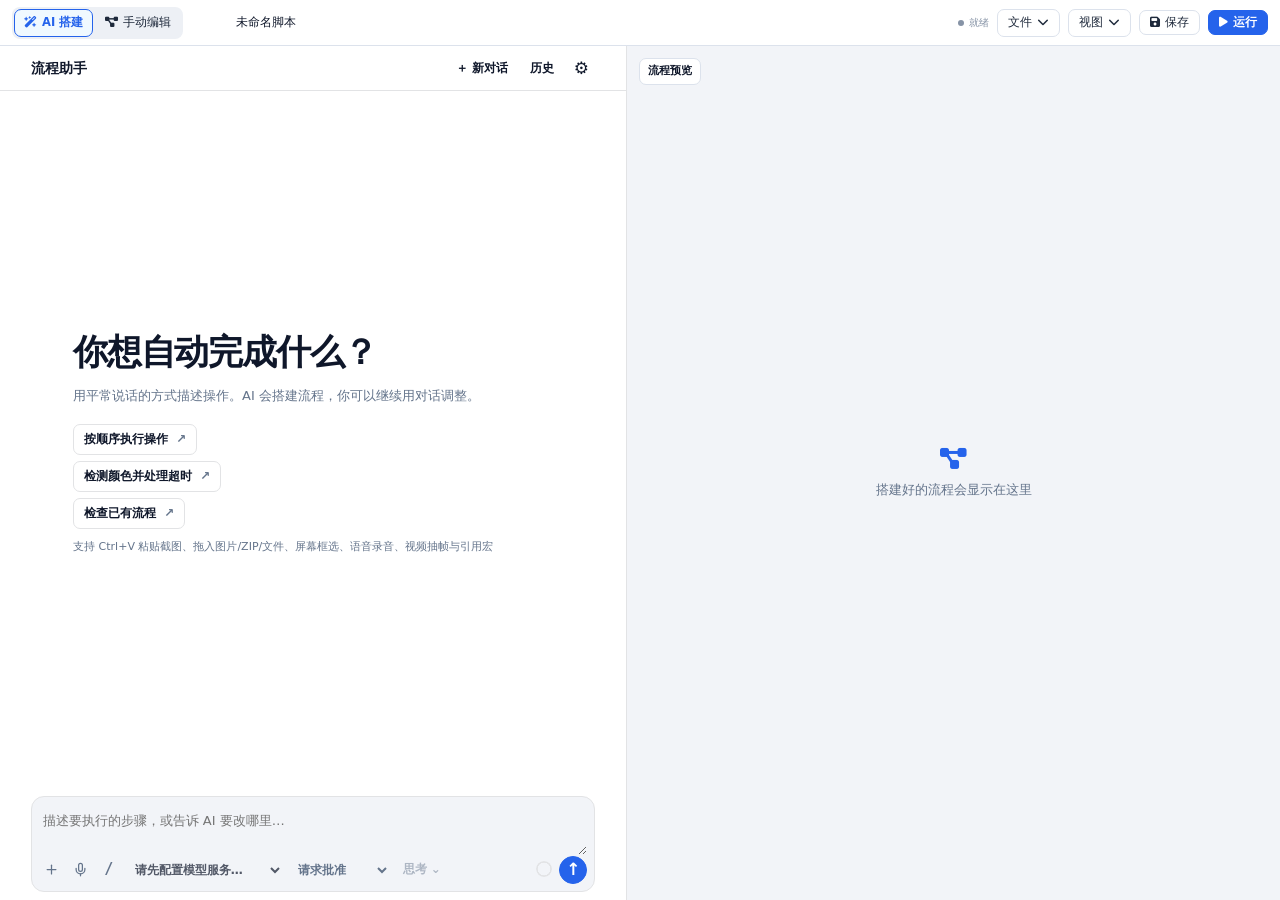
==== commit 5d5615e3: "feat: add multimodal assistant & font settings with 5-pass desensitization" ====
--- a/webui/automation_editor.html
+++ b/webui/automation_editor.html
@@ -2,22 +2,13 @@
 <html lang="zh-CN">
 <head>
 <meta charset="UTF-8">
-<meta http-equiv="Content-Security-Policy" content="default-src 'none'; script-src 'self' 'unsafe-inline'; style-src 'self' 'unsafe-inline'; img-src 'self' data: blob:; font-src 'self'; frame-src 'self'; connect-src 'self'; base-uri 'none'; form-action 'none'">
+<meta http-equiv="Content-Security-Policy" content="default-src 'none'; script-src 'self' 'unsafe-inline'; style-src 'self' 'unsafe-inline'; img-src 'self' data: blob:; media-src 'self' data: blob:; font-src 'self'; frame-src 'self'; connect-src 'self'; object-src 'none'; base-uri 'none'; form-action 'none'">
 <meta name="viewport" content="width=device-width, initial-scale=1.0">
 <title>自动化脚本编辑器 V2.0</title>
+<script src="theme.js"></script>
 <link rel="stylesheet" href="vendor/fontawesome/css/fontawesome.min.css">
 <link rel="stylesheet" href="vendor/fontawesome/css/solid.min.css">
 <link rel="stylesheet" href="vendor/fontawesome/css/regular.min.css">
-<script>
-  /* 防主题闪烁：渲染前同步本地主题（与主控台共用 macrodriver-theme） */
-  (function () {
-    try {
-      var t = localStorage.getItem('macrodriver-theme');
-      if (!t) t = matchMedia('(prefers-color-scheme: light)').matches ? 'snow' : 'black';
-      if (t !== 'cream') document.documentElement.setAttribute('data-theme', t);
-    } catch (e) { /* 忽略 */ }
-  })();
-</script>
 <link rel="stylesheet" href="theme.css">
 <link rel="stylesheet" href="assistant.css">
 <link rel="stylesheet" href="assistant-rich.css">
@@ -62,6 +53,7 @@
 ::-webkit-scrollbar-track{background:transparent}
 ::-webkit-scrollbar-thumb{background:var(--border);border-radius:3px}
 ::-webkit-scrollbar-thumb:hover{background:var(--border-lt)}
+button{font-family:inherit}
 input,select,textarea{font-family:var(--fui);font-size:11px;color:var(--txt);background:var(--bg);border:1px solid var(--border);border-radius:var(--rs);padding:3px 7px;outline:none;transition:border-color var(--t)}
 input:focus,select:focus{border-color:var(--acc)}
 input[type=number]{width:64px;font-family:var(--fmo);font-size:11px}
@@ -536,7 +528,6 @@
     }
 })();
 </script>
-<script src="theme.js"></script>
 <script type="module" src="modules/auto/editor-app.js"></script>
 </body>
 </html>
--- a/webui/theme.css
+++ b/webui/theme.css
@@ -7,8 +7,9 @@
    ═══════════════════════════════════════════════════════════════════════ */
 
 :root {
-  --font-sans: "Segoe UI Variable Text", "Segoe UI", "PingFang SC",
+  --font-sans-default: "Segoe UI Variable Text", "Segoe UI", "PingFang SC",
     "Hiragino Sans GB", "Microsoft YaHei", "Noto Sans SC", system-ui, sans-serif;
+  --font-sans: var(--font-sans-default);
   --font-mono: "JetBrains Mono", "Cascadia Mono", "Cascadia Code", Consolas,
     "Noto Sans Mono", ui-monospace, monospace;
 
--- a/webui/assistant.css
+++ b/webui/assistant.css
@@ -157,6 +157,7 @@
 .ai-body:has(.ai-empty:not([hidden])) { display: grid; align-content: safe center; }
 .ai-empty { width: min(100%, 340px); margin-inline: auto; }
 .ai-empty h3 { margin: 0 0 12px; font-size: 19px; font-weight: 650; line-height: 1.35; }
+.ai-empty-multimodal { margin-top: 10px; line-height: 1.5; }
 .ai-examples { display: flex; flex-wrap: wrap; gap: 6px; }
 .ai-examples button { gap: 8px; padding: 5px 9px; text-align: left; white-space: normal; }
 .ai-examples span { color: var(--muted-foreground); }
@@ -230,7 +231,7 @@
   border: 1px solid var(--ai-rule);
   border-radius: 9px;
 }
-.ai-approval p { max-height: 5em; margin: 2px 0 5px; overflow: auto; overflow-wrap: anywhere; font-size: 12px; }
+.ai-approval p { max-height: 5em; margin: 2px 0 5px; overflow: auto; overflow-wrap: anywhere; white-space: pre-line; font-size: 12px; }
 .ai-panel .ai-inputbox textarea {
   display: block;
   box-sizing: border-box;
@@ -244,12 +245,11 @@
   resize: vertical;
   field-sizing: content;
 }
-.ai-compose-actions { position: relative; }
-.ai-compose-actions .ai-model { min-width: 0; }
+.ai-compose-actions { position: relative; flex-wrap: wrap; gap: 3px; }
+.ai-compose-actions .ai-model { flex: 1 1 88px; min-width: 60px; }
 .ai-compose-actions .ai-model, .ai-compose-actions .ai-permission {
-  flex: 0 1 auto;
   width: auto;
-  max-width: min(200px, 100%);
+  max-width: min(160px, 100%);
   background: transparent;
   border-color: transparent;
   font: 600 12px/1.3 var(--font-sans);
@@ -328,3 +328,493 @@
   .ai-composer { padding-bottom: 5px; }
 }
 @media (prefers-reduced-motion: reduce) { .ai-progress-dot { animation: none; } }
+
+/* ── 多模态输入：附件栏、添加菜单、录音条、拖放层、截图裁剪与预览弹框 ──── */
+.ai-panel button.ai-attach-btn, .ai-panel button.ai-mic-btn {
+  width: 26px;
+  height: 26px;
+  color: var(--muted-foreground);
+}
+.ai-panel button.ai-mic-btn.ai-recording {
+  color: var(--destructive);
+  background: color-mix(in srgb, var(--destructive) 12%, transparent);
+  animation: ai-pulse 1.1s ease-in-out infinite;
+}
+
+.ai-drop-overlay {
+  position: absolute;
+  inset: 8px;
+  z-index: 20;
+  display: grid;
+  place-items: center;
+  border: 2px dashed var(--primary);
+  border-radius: 12px;
+  background: color-mix(in srgb, var(--card) 92%, var(--primary));
+  pointer-events: none;
+}
+.ai-drop-card {
+  display: grid;
+  gap: 4px;
+  text-align: center;
+  padding: 16px 20px;
+}
+.ai-drop-card strong { font-size: 14px; color: var(--primary); }
+.ai-drop-card span { font-size: 12px; color: var(--muted-foreground); }
+
+.ai-attachments {
+  padding: 4px 2px 7px;
+  margin-bottom: 4px;
+  border-bottom: 1px solid var(--ai-rule);
+}
+.ai-attach-list {
+  display: flex;
+  flex-wrap: wrap;
+  gap: 6px;
+  max-height: 152px;
+  overflow: auto;
+}
+.ai-attach-thumb {
+  position: relative;
+  width: 62px;
+  height: 62px;
+  border-radius: 8px;
+  overflow: hidden;
+  border: 1px solid var(--ai-rule);
+  background: var(--card);
+}
+.ai-panel button.ai-attach-thumb-btn {
+  display: block;
+  width: 100%;
+  height: 100%;
+  min-height: 0;
+  padding: 0;
+  border: 0;
+  border-radius: 0;
+}
+.ai-attach-thumb-btn img {
+  display: block;
+  width: 100%;
+  height: 100%;
+  object-fit: cover;
+}
+.ai-panel button.ai-attach-mode {
+  position: absolute;
+  left: 3px;
+  bottom: 3px;
+  min-height: 0;
+  padding: 1px 5px;
+  border-radius: 4px;
+  border: 0;
+  background: rgba(0, 0, 0, .68);
+  color: #fff;
+  font: 600 9.5px/1.2 var(--font-sans);
+  max-width: calc(100% - 6px);
+  overflow: hidden;
+  text-overflow: ellipsis;
+}
+.ai-panel button.ai-attach-mode:hover { background: var(--primary); color: var(--primary-foreground); }
+.ai-panel button.ai-attach-remove {
+  position: absolute;
+  top: 2px;
+  right: 2px;
+  width: 18px;
+  height: 18px;
+  min-height: 0;
+  padding: 0;
+  border: 0;
+  border-radius: 50%;
+  background: rgba(0, 0, 0, .68);
+  color: #fff;
+  font: 700 12px/1 system-ui, sans-serif;
+}
+.ai-panel button.ai-attach-remove:hover { background: var(--destructive); }
+
+.ai-attach-chip {
+  display: inline-flex;
+  align-items: center;
+  max-width: 100%;
+  border: 1px solid var(--ai-rule);
+  border-radius: 8px;
+  background: var(--ai-tint);
+  overflow: hidden;
+}
+.ai-panel button.ai-attach-chip-btn {
+  display: inline-flex;
+  align-items: center;
+  gap: 5px;
+  min-height: 28px;
+  max-width: 240px;
+  padding: 3px 6px 3px 8px;
+  border: 0;
+  background: transparent;
+  font-size: 11.5px;
+}
+.ai-attach-chip-btn svg { flex: none; color: var(--primary); }
+.ai-attach-name {
+  overflow: hidden;
+  text-overflow: ellipsis;
+  white-space: nowrap;
+}
+.ai-attach-meta {
+  flex: none;
+  color: var(--muted-foreground);
+  font-size: 10.5px;
+  font-weight: 500;
+}
+.ai-panel button.ai-attach-chip-del {
+  flex: none;
+  width: 22px;
+  height: 26px;
+  min-height: 0;
+  padding: 0;
+  border: 0;
+  border-radius: 0;
+  background: transparent;
+  color: var(--muted-foreground);
+}
+.ai-panel button.ai-attach-chip-del:hover { color: var(--destructive); background: var(--ai-tint); }
+.ai-attach-notice {
+  margin: 5px 0 0;
+  color: var(--warning);
+  font-size: 11px;
+  line-height: 1.4;
+}
+
+.ai-recording-bar {
+  display: flex;
+  align-items: center;
+  gap: 7px;
+  padding: 5px 8px;
+  margin-bottom: 5px;
+  border: 1px solid color-mix(in srgb, var(--destructive) 35%, var(--ai-rule));
+  border-radius: 8px;
+  background: color-mix(in srgb, var(--destructive) 8%, var(--card));
+  font-size: 12px;
+}
+.ai-rec-dot {
+  flex: none;
+  width: 8px;
+  height: 8px;
+  border-radius: 50%;
+  background: var(--destructive);
+  animation: ai-pulse 1s ease-in-out infinite;
+}
+.ai-rec-time { font: 600 11.5px var(--font-mono); font-variant-numeric: tabular-nums; }
+.ai-rec-transcript {
+  flex: 1;
+  min-width: 0;
+  overflow: hidden;
+  text-overflow: ellipsis;
+  white-space: nowrap;
+  color: var(--muted-foreground);
+  font-size: 11px;
+}
+.ai-recording-bar button { min-height: 24px; padding: 2px 8px; font-size: 11.5px; }
+
+.ai-attach-menu {
+  left: 0;
+  bottom: calc(100% + 6px);
+  width: min(360px, calc(100% + 12px));
+  max-height: min(370px, 56vh);
+  padding: 8px;
+}
+.ai-attach-group-title {
+  margin: 4px 4px 5px;
+  color: var(--muted-foreground);
+  font-size: 10.5px;
+  font-weight: 700;
+  letter-spacing: .04em;
+}
+.ai-attach-group-title:first-child { margin-top: 0; }
+.ai-attach-grid {
+  display: grid;
+  grid-template-columns: repeat(2, minmax(0, 1fr));
+  gap: 4px;
+  margin-bottom: 6px;
+}
+.ai-attach-grid:last-child { margin-bottom: 0; }
+.ai-panel button.ai-attach-option {
+  display: flex;
+  align-items: flex-start;
+  justify-content: flex-start;
+  gap: 7px;
+  width: 100%;
+  min-height: 38px;
+  padding: 6px 8px;
+  text-align: left;
+  white-space: normal;
+  border-radius: 8px;
+}
+.ai-attach-option svg { flex: none; margin-top: 2px; color: var(--primary); }
+.ai-attach-option-text { display: grid; gap: 1px; min-width: 0; }
+.ai-attach-option-text strong { font-size: 11.5px; line-height: 1.25; }
+.ai-attach-option-text small {
+  color: var(--muted-foreground);
+  font-size: 10px;
+  font-weight: 400;
+  line-height: 1.25;
+  overflow: hidden;
+  text-overflow: ellipsis;
+  white-space: nowrap;
+}
+
+.ai-msg-attachments {
+  display: flex;
+  flex-wrap: wrap;
+  gap: 6px;
+  margin: 4px 0 6px;
+}
+.ai-panel button.ai-msg-thumb {
+  position: relative;
+  width: 72px;
+  height: 72px;
+  min-height: 0;
+  padding: 0;
+  border-radius: 8px;
+  overflow: hidden;
+  border: 1px solid var(--ai-rule);
+}
+.ai-msg-thumb img { display: block; width: 100%; height: 100%; object-fit: cover; }
+.ai-msg-thumb-tag {
+  position: absolute;
+  left: 3px;
+  bottom: 3px;
+  padding: 1px 4px;
+  border-radius: 4px;
+  background: rgba(0, 0, 0, .68);
+  color: #fff;
+  font-size: 9.5px;
+}
+.ai-panel button.ai-msg-chip {
+  display: inline-flex;
+  align-items: center;
+  gap: 5px;
+  min-height: 26px;
+  max-width: 100%;
+  padding: 3px 8px;
+  border-radius: 7px;
+  background: var(--card);
+  font-size: 11px;
+  white-space: normal;
+  text-align: left;
+}
+.ai-msg-chip svg { flex: none; color: var(--primary); }
+.ai-msg-chip small { color: var(--muted-foreground); font-weight: 500; }
+
+.ai-capture-overlay {
+  position: fixed;
+  inset: 0;
+  z-index: 99999;
+  display: grid;
+  grid-template-rows: auto minmax(0, 1fr) auto;
+  justify-items: center;
+  align-items: center;
+  gap: 10px;
+  padding: 14px 20px;
+  background: rgba(8, 10, 14, .92);
+  color: #f8fafc;
+  font: 13px/1.5 var(--font-sans);
+}
+.ai-capture-hint {
+  padding: 5px 14px;
+  border-radius: 999px;
+  background: rgba(255, 255, 255, .1);
+  font-weight: 600;
+}
+.ai-capture-stage {
+  position: relative;
+  display: grid;
+  place-items: center;
+  max-width: 100%;
+  max-height: 100%;
+  overflow: hidden;
+}
+.ai-capture-stage img {
+  display: block;
+  max-width: 92vw;
+  max-height: 78vh;
+  cursor: crosshair;
+  user-select: none;
+}
+.ai-capture-stage canvas {
+  position: absolute;
+  pointer-events: none;
+}
+.ai-capture-bar {
+  display: flex;
+  flex-wrap: wrap;
+  align-items: center;
+  gap: 10px;
+  padding: 8px 14px;
+  border-radius: 10px;
+  background: var(--popover);
+  color: var(--foreground);
+  border: 1px solid var(--border);
+  box-shadow: var(--shadow-raised);
+}
+.ai-capture-check { display: inline-flex; align-items: center; gap: 5px; font-size: 12px; cursor: pointer; }
+.ai-capture-status { font: 12px var(--font-mono); color: var(--muted-foreground); }
+.ai-capture-bar button {
+  padding: 5px 12px;
+  border-radius: 7px;
+  border: 1px solid var(--border);
+  background: var(--card);
+  color: var(--foreground);
+  font: 600 12px/1.3 var(--font-sans);
+  cursor: pointer;
+}
+.ai-capture-bar button.ai-capture-primary {
+  background: var(--primary);
+  border-color: var(--primary);
+  color: var(--primary-foreground);
+}
+.ai-capture-bar button:disabled { opacity: .45; cursor: default; }
+
+.ai-modal-backdrop {
+  position: fixed;
+  inset: 0;
+  z-index: 99990;
+  display: grid;
+  place-items: center;
+  padding: 18px;
+  background: var(--overlay);
+  font: 13px/1.5 var(--font-sans);
+}
+.ai-modal {
+  display: flex;
+  flex-direction: column;
+  width: min(460px, 94vw);
+  max-height: min(560px, 86vh);
+  background: var(--popover);
+  color: var(--popover-foreground);
+  border: 1px solid var(--border);
+  border-radius: 12px;
+  box-shadow: var(--shadow-raised);
+  overflow: hidden;
+}
+.ai-modal.ai-modal-wide { width: min(760px, 94vw); max-height: 88vh; }
+.ai-modal.ai-modal-compact { width: min(420px, 92vw); }
+.ai-modal-head {
+  display: flex;
+  align-items: center;
+  justify-content: space-between;
+  gap: 8px;
+  padding: 10px 14px;
+  border-bottom: 1px solid var(--border);
+}
+.ai-modal-head h3 { margin: 0; font-size: 14px; }
+.ai-modal-title-wrap { min-width: 0; display: grid; gap: 1px; }
+.ai-modal-title-wrap span { overflow: hidden; text-overflow: ellipsis; white-space: nowrap; }
+.ai-modal-head-actions { display: flex; align-items: center; gap: 6px; flex: none; }
+.ai-modal button {
+  padding: 5px 10px;
+  border-radius: 7px;
+  border: 1px solid var(--border);
+  background: var(--card);
+  color: var(--foreground);
+  font: 600 12px/1.3 var(--font-sans);
+  cursor: pointer;
+}
+.ai-modal button.ai-quiet { border-color: transparent; background: transparent; }
+.ai-modal button.ai-icon { width: 28px; height: 28px; padding: 0; font-size: 17px; }
+.ai-modal button.ai-primary { background: var(--primary); border-color: var(--primary); color: var(--primary-foreground); }
+.ai-modal-search {
+  margin: 10px 14px 6px;
+  padding: 7px 10px;
+  border: 1px solid var(--border);
+  border-radius: 8px;
+  background: var(--background);
+  color: var(--foreground);
+  font: inherit;
+}
+.ai-modal-list {
+  flex: 1;
+  overflow: auto;
+  padding: 4px 10px 12px;
+  display: grid;
+  gap: 3px;
+}
+.ai-modal-item {
+  display: flex;
+  align-items: center;
+  gap: 9px;
+  width: 100%;
+  padding: 7px 10px;
+  border: 1px solid transparent;
+  background: transparent;
+  text-align: left;
+  border-radius: 8px;
+}
+.ai-modal-item:hover { background: var(--secondary); border-color: var(--border); }
+.ai-modal-item svg { flex: none; color: var(--primary); }
+.ai-modal-item-text { flex: 1; min-width: 0; display: grid; gap: 1px; }
+.ai-modal-item-text strong { font-size: 12.5px; overflow: hidden; text-overflow: ellipsis; white-space: nowrap; }
+.ai-modal-item-text span { font-size: 11px; color: var(--muted-foreground); overflow: hidden; text-overflow: ellipsis; white-space: nowrap; }
+.ai-modal-badge {
+  flex: none;
+  padding: 2px 6px;
+  border-radius: 5px;
+  background: var(--secondary);
+  color: var(--muted-foreground);
+  font: 11px var(--font-mono);
+}
+.ai-modal-form { display: grid; gap: 10px; padding: 14px; }
+.ai-modal-form label { display: grid; gap: 4px; font-size: 12px; }
+.ai-modal-form input {
+  width: 100%;
+  padding: 7px 9px;
+  border: 1px solid var(--border);
+  border-radius: 7px;
+  background: var(--background);
+  color: var(--foreground);
+  font: inherit;
+}
+.ai-modal-foot {
+  display: flex;
+  justify-content: flex-end;
+  gap: 8px;
+  padding: 10px 14px;
+  border-top: 1px solid var(--border);
+}
+.ai-modal-preview {
+  flex: 1;
+  overflow: auto;
+  padding: 14px;
+  display: grid;
+  place-items: center;
+}
+.ai-lightbox-img {
+  max-width: 100%;
+  max-height: 70vh;
+  border-radius: 8px;
+  object-fit: contain;
+}
+.ai-lightbox-text {
+  width: 100%;
+  margin: 0;
+  padding: 12px;
+  border: 1px solid var(--border);
+  border-radius: 8px;
+  background: var(--background);
+  font: 12px/1.6 var(--font-mono);
+  white-space: pre-wrap;
+  overflow-wrap: anywhere;
+}
+.ai-video-frame-grid {
+  width: 100%;
+  display: grid;
+  grid-template-columns: repeat(auto-fill, minmax(170px, 1fr));
+  gap: 10px;
+}
+.ai-video-frame-grid figure {
+  margin: 0;
+  border: 1px solid var(--border);
+  border-radius: 8px;
+  overflow: hidden;
+  background: var(--background);
+}
+.ai-video-frame-grid img { display: block; width: 100%; aspect-ratio: 16 / 9; object-fit: cover; }
+.ai-video-frame-grid figcaption { padding: 4px 8px; font: 11px var(--font-mono); color: var(--muted-foreground); }
+.ai-audio-preview { width: 100%; display: grid; gap: 10px; }
+.ai-audio-preview audio { width: 100%; }
+.ai-audio-preview p { margin: 0; font-size: 12.5px; color: var(--foreground); }
